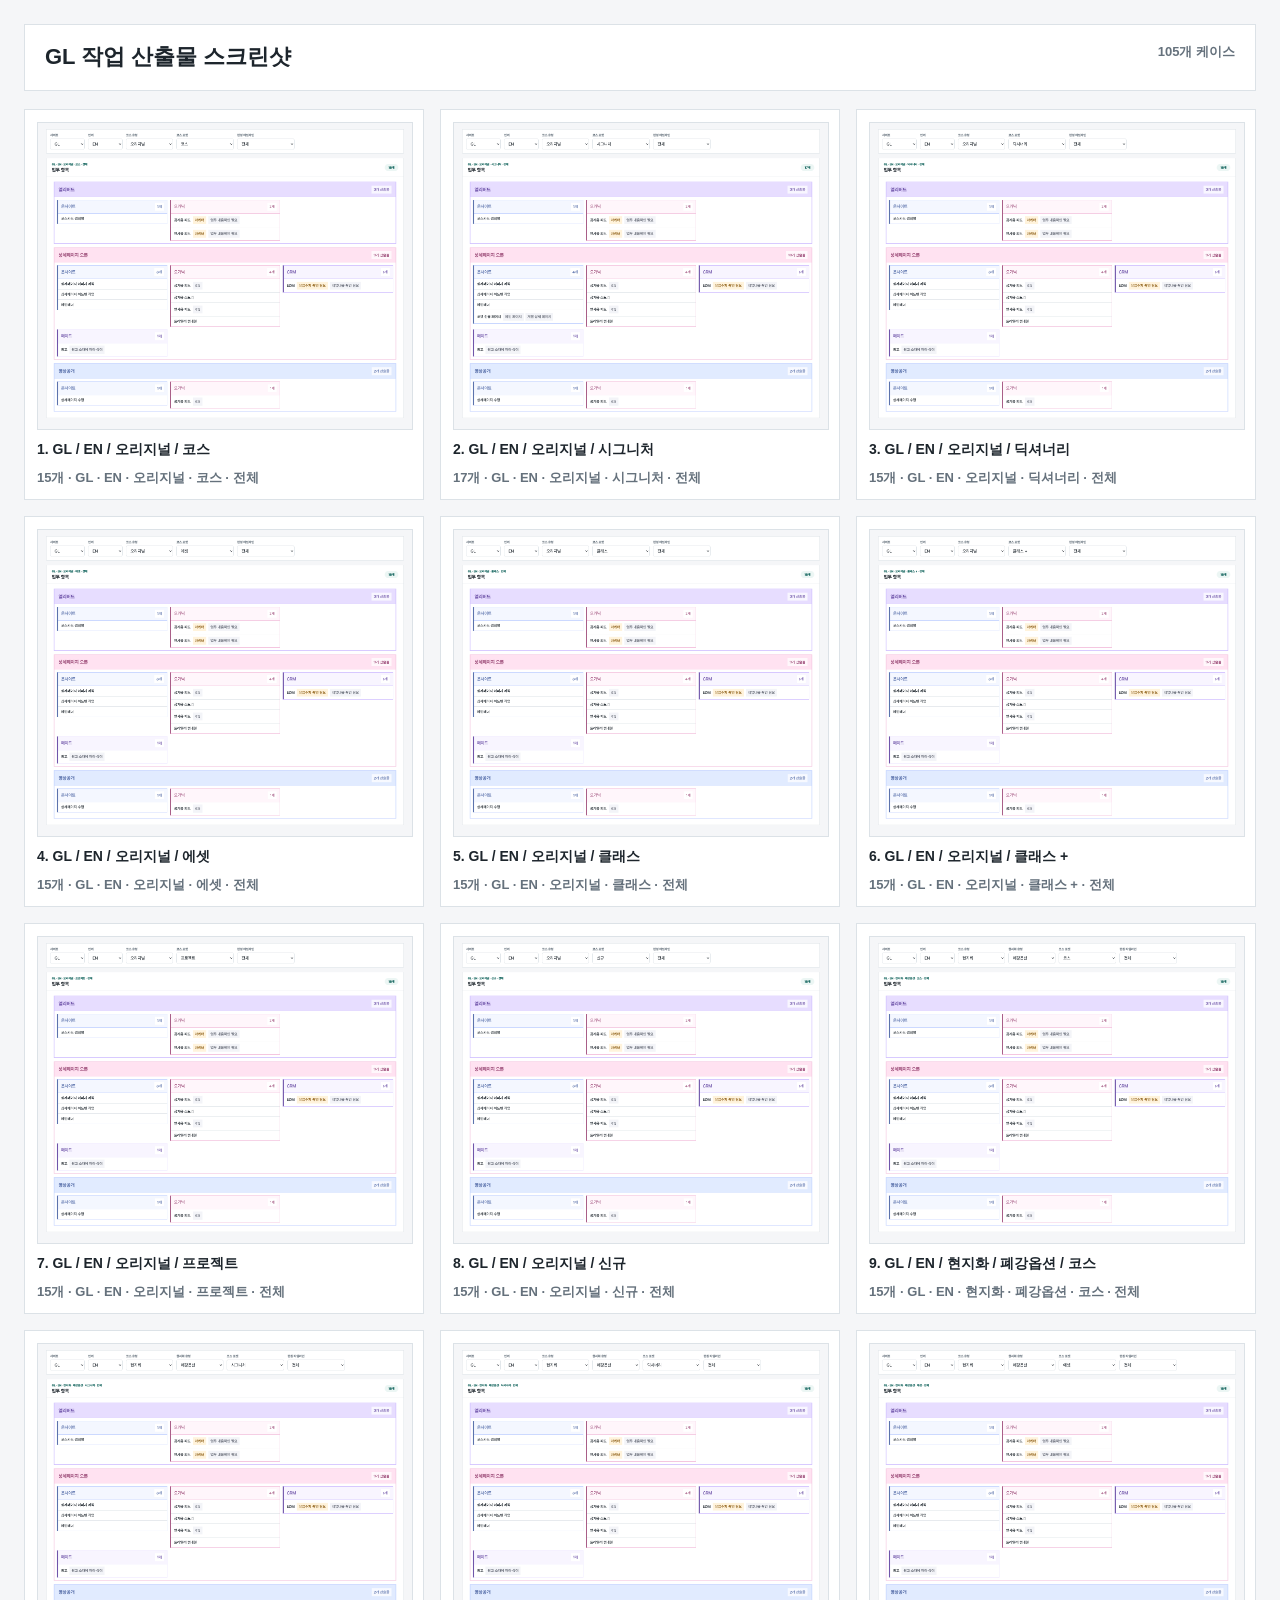
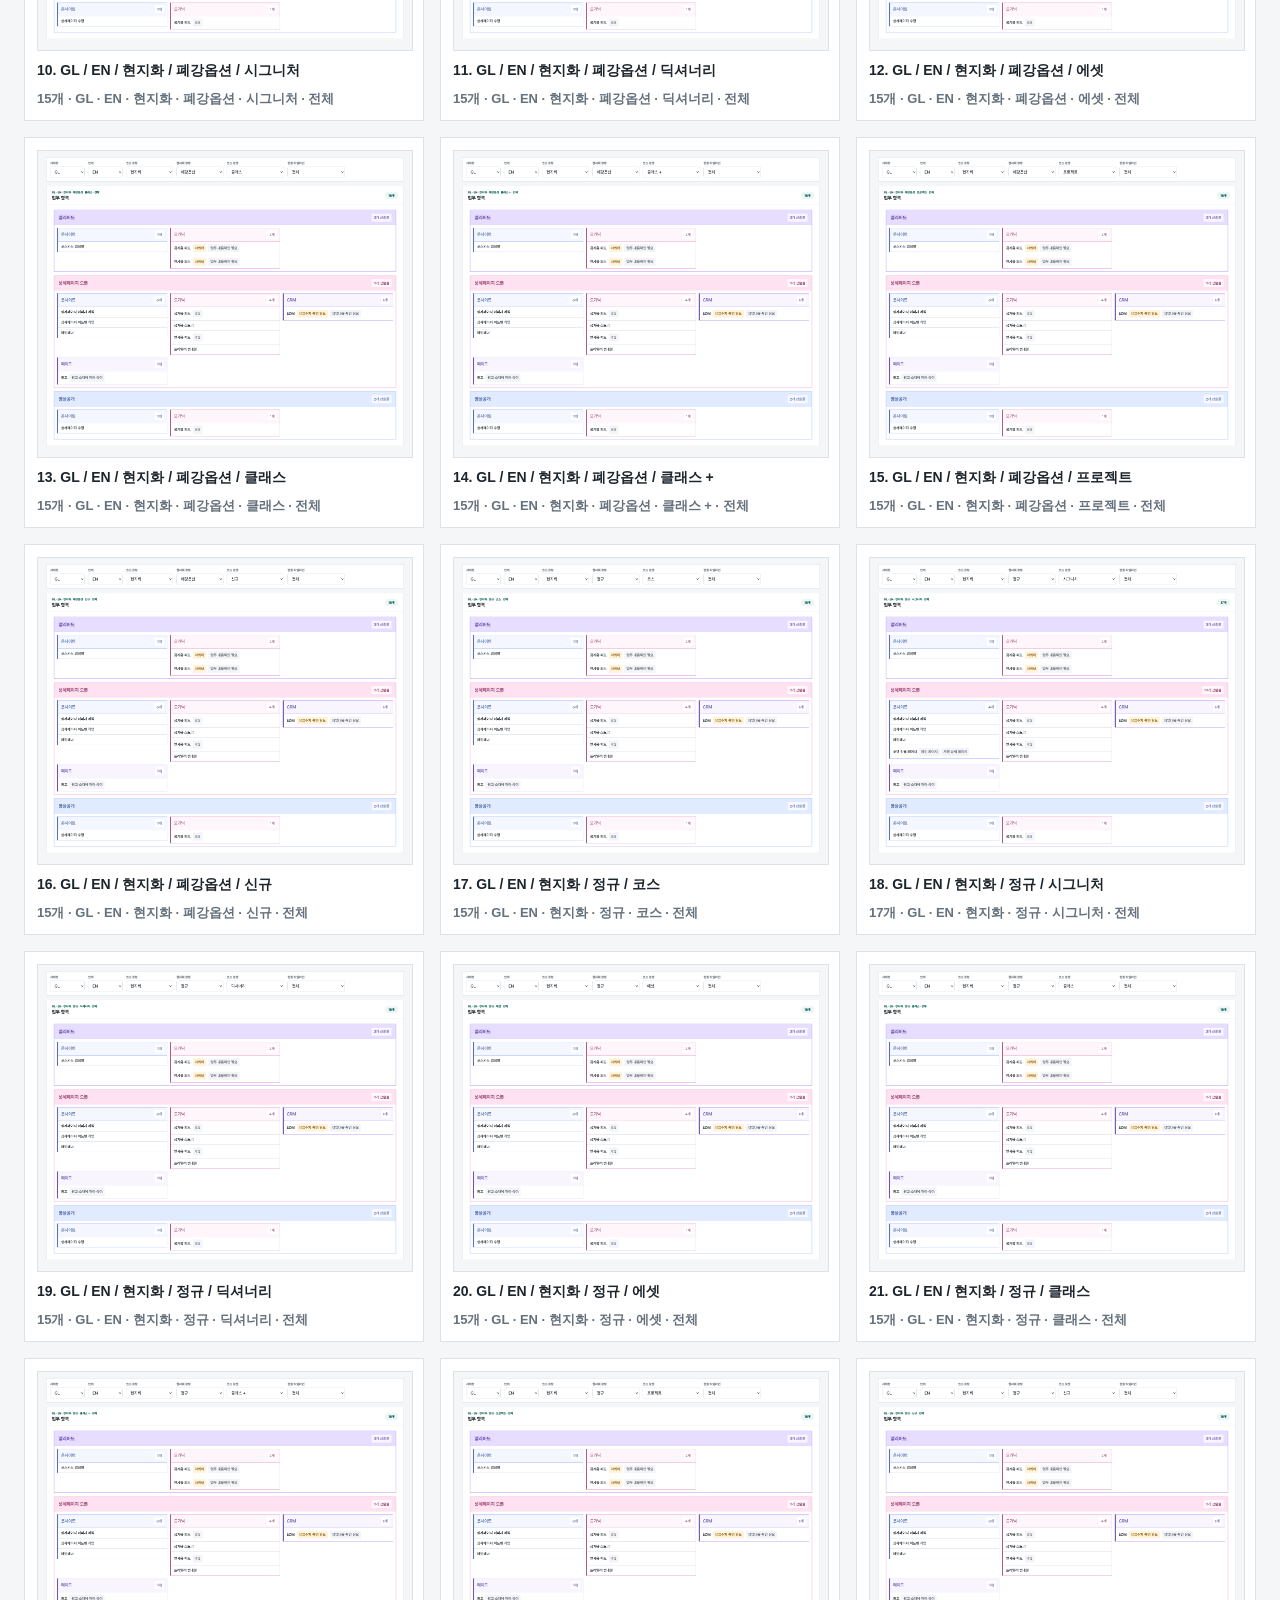
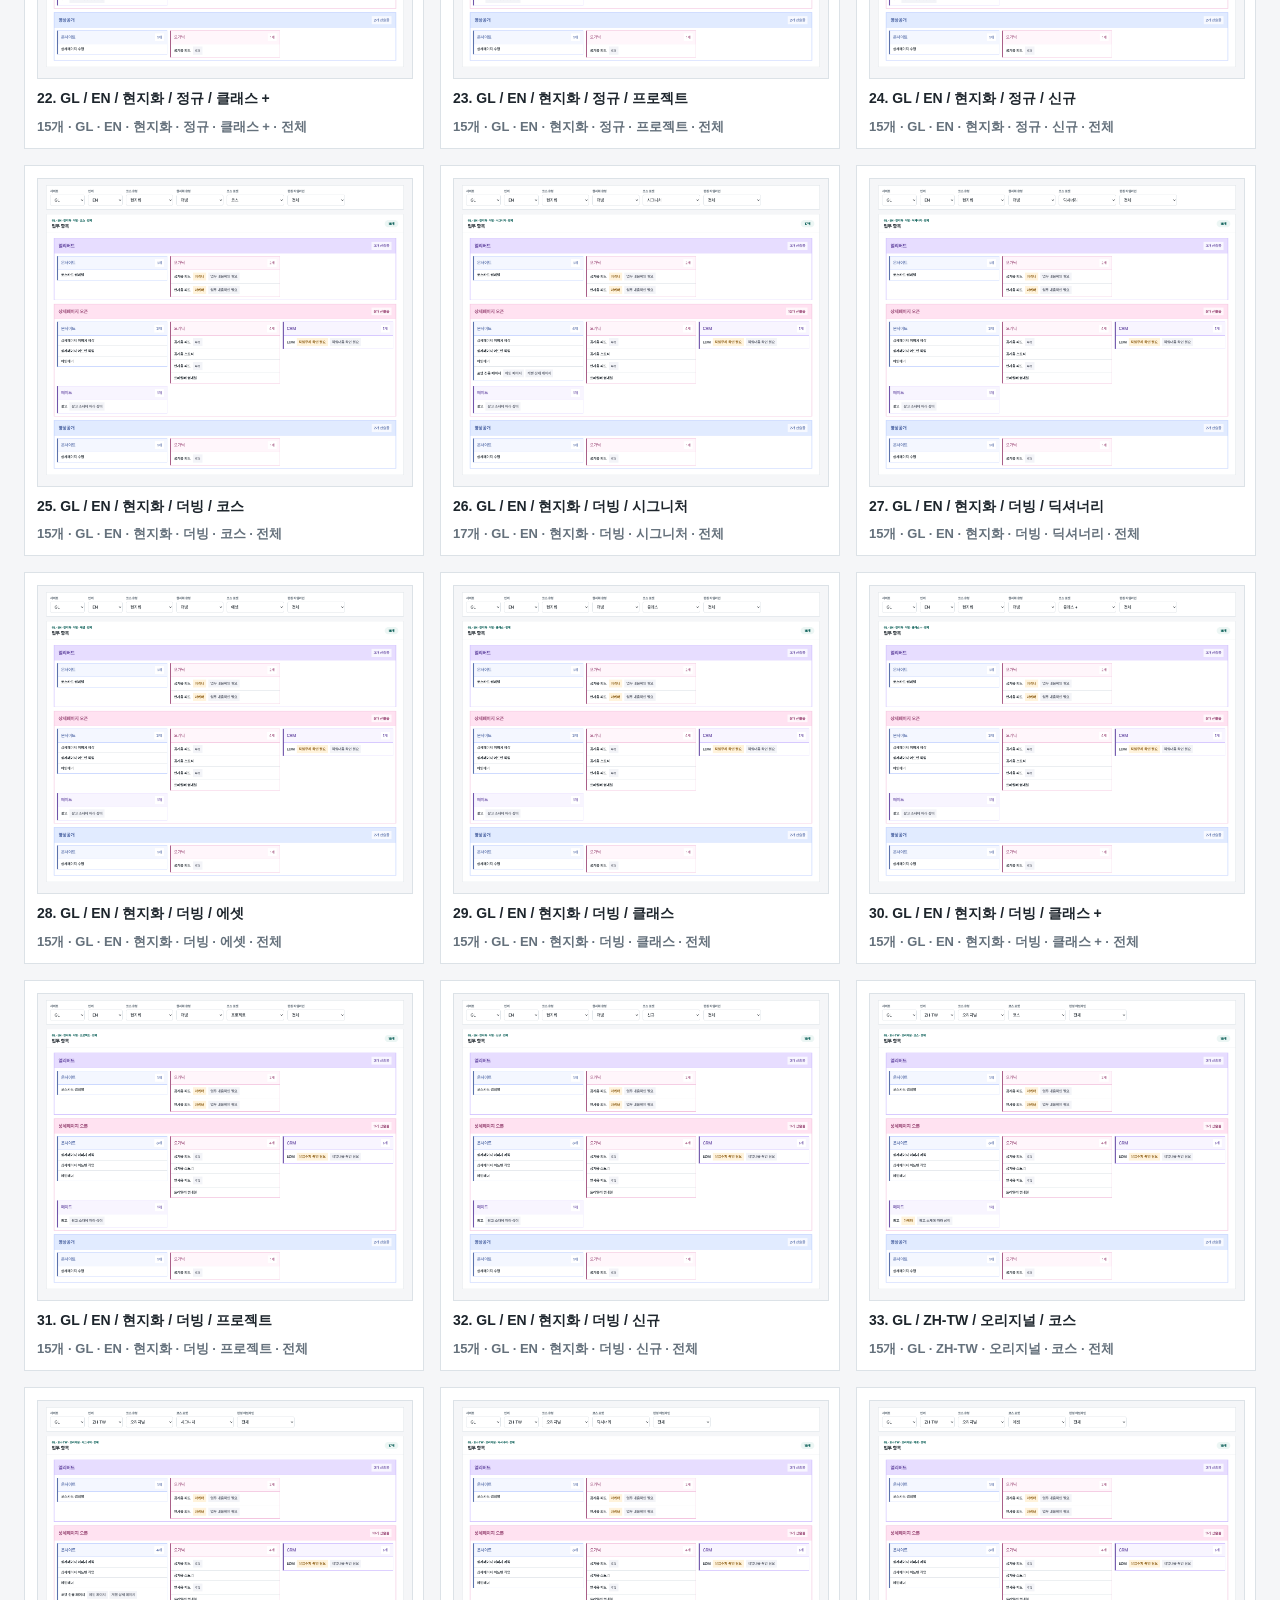
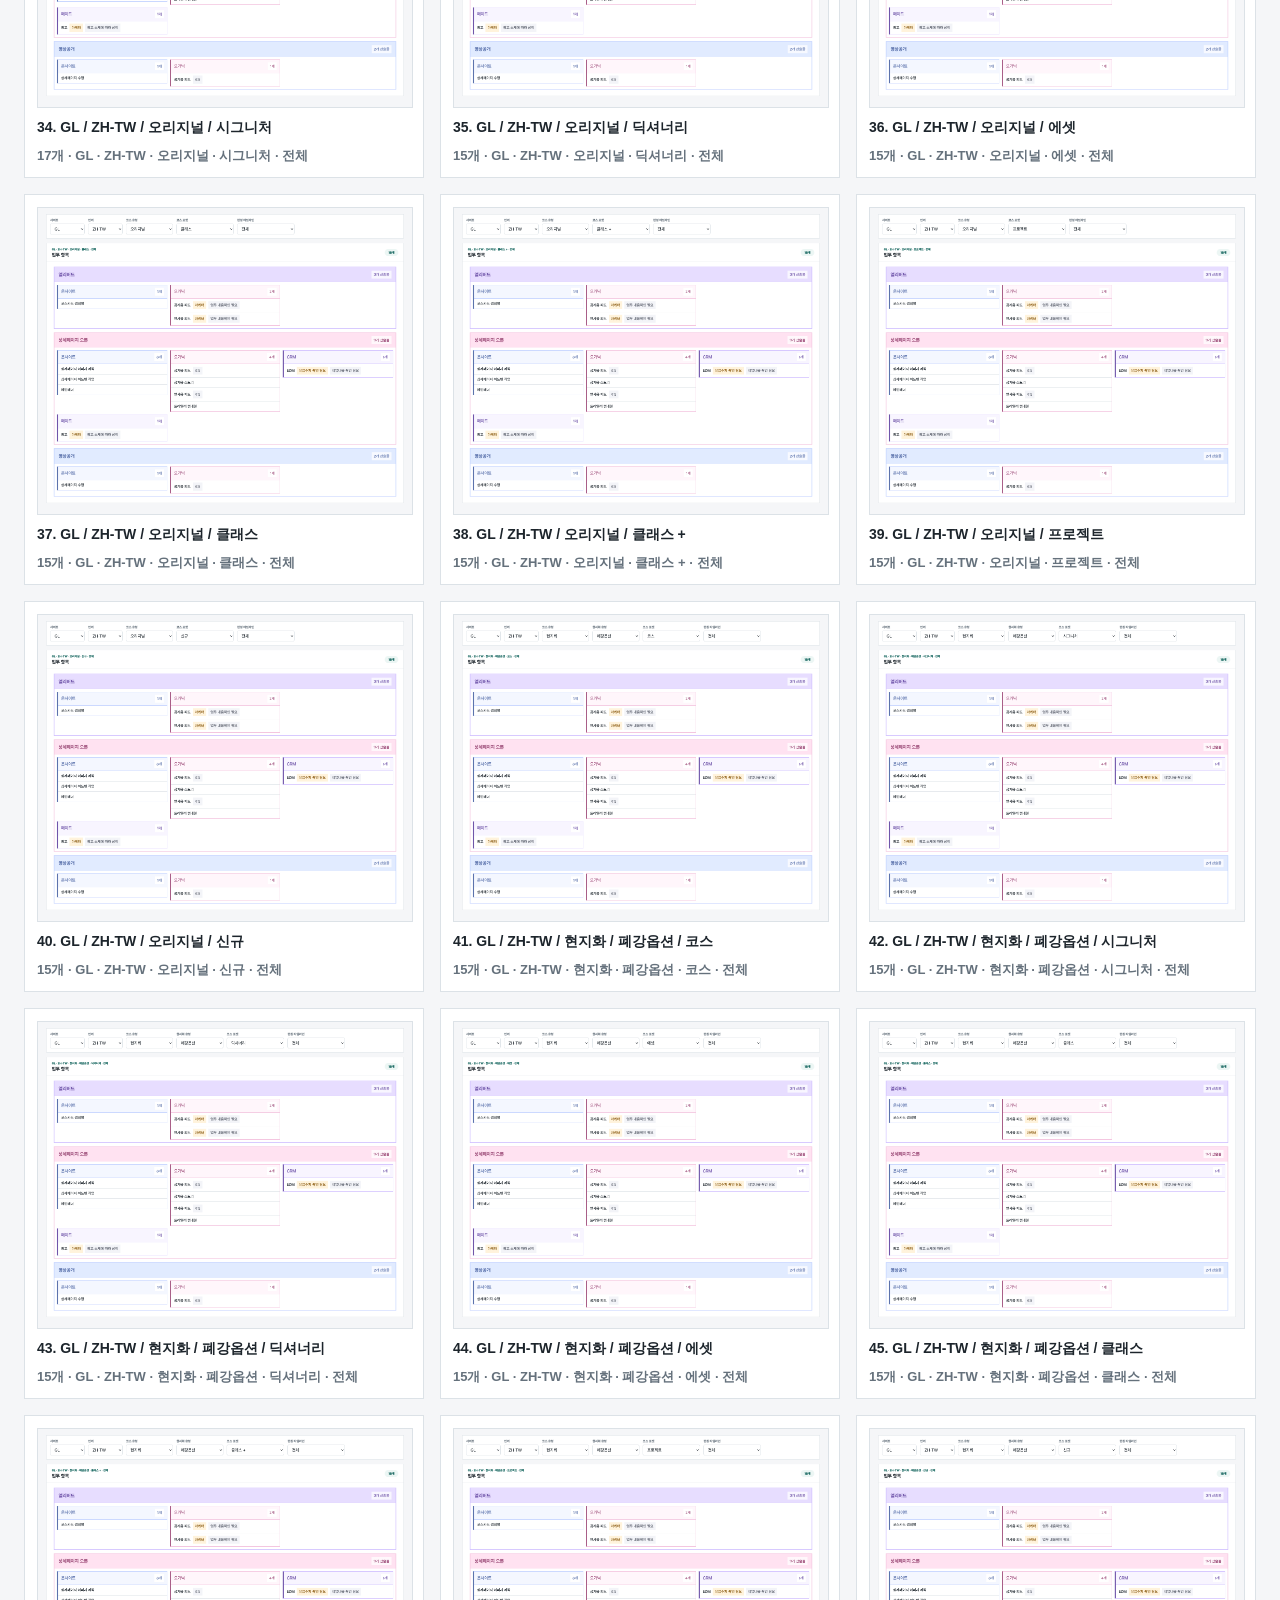
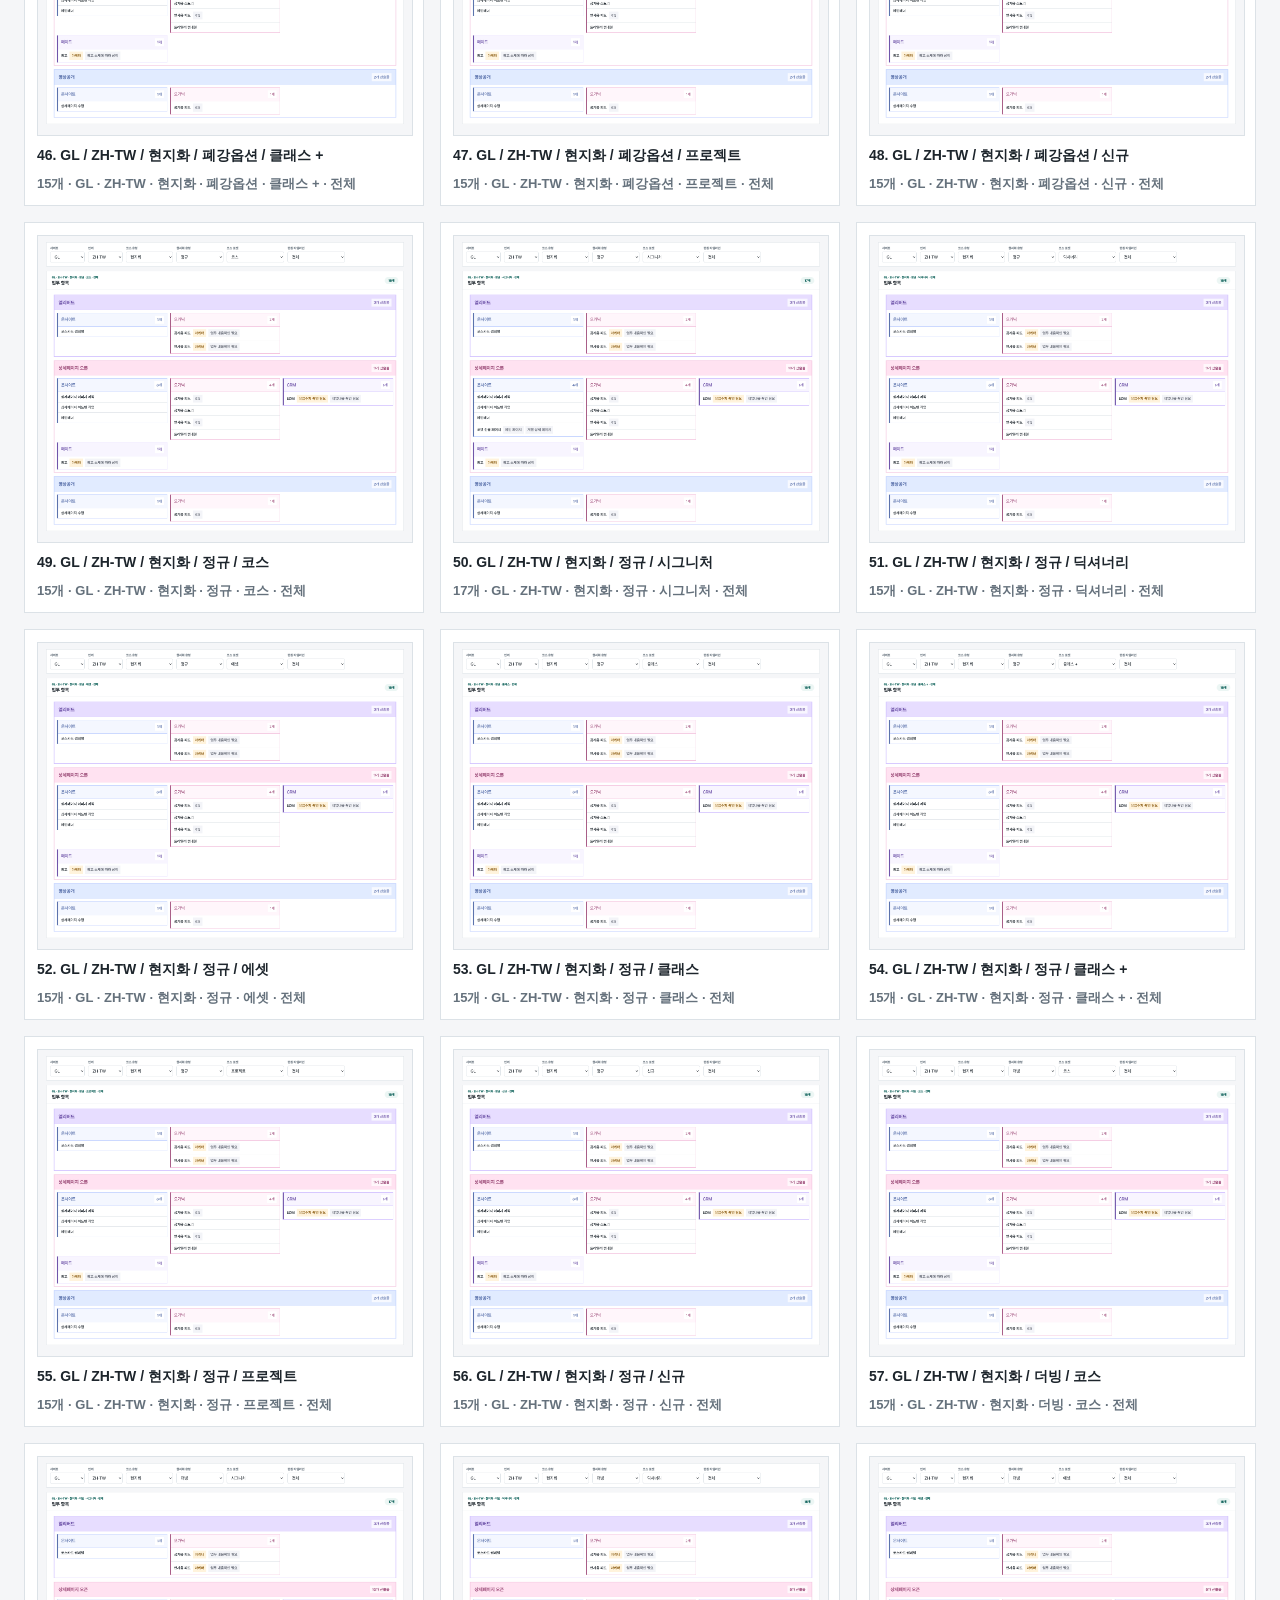
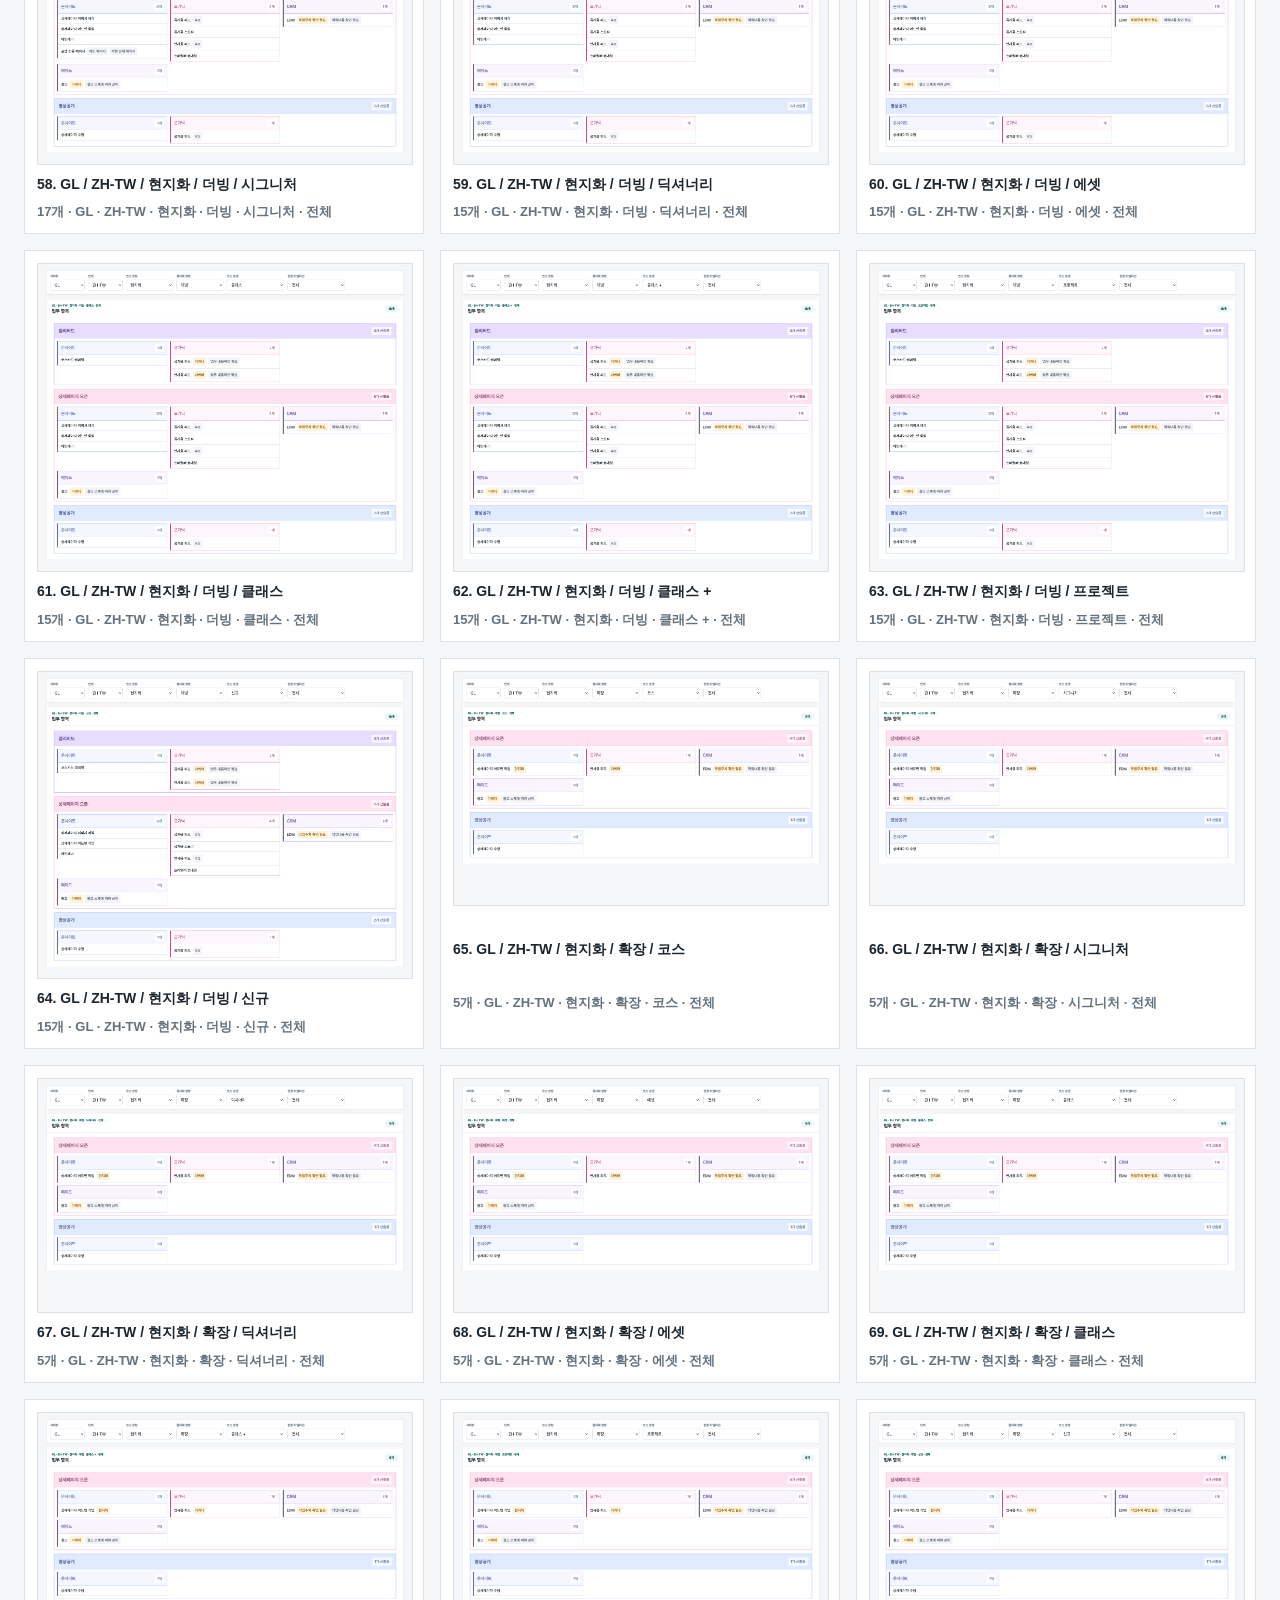
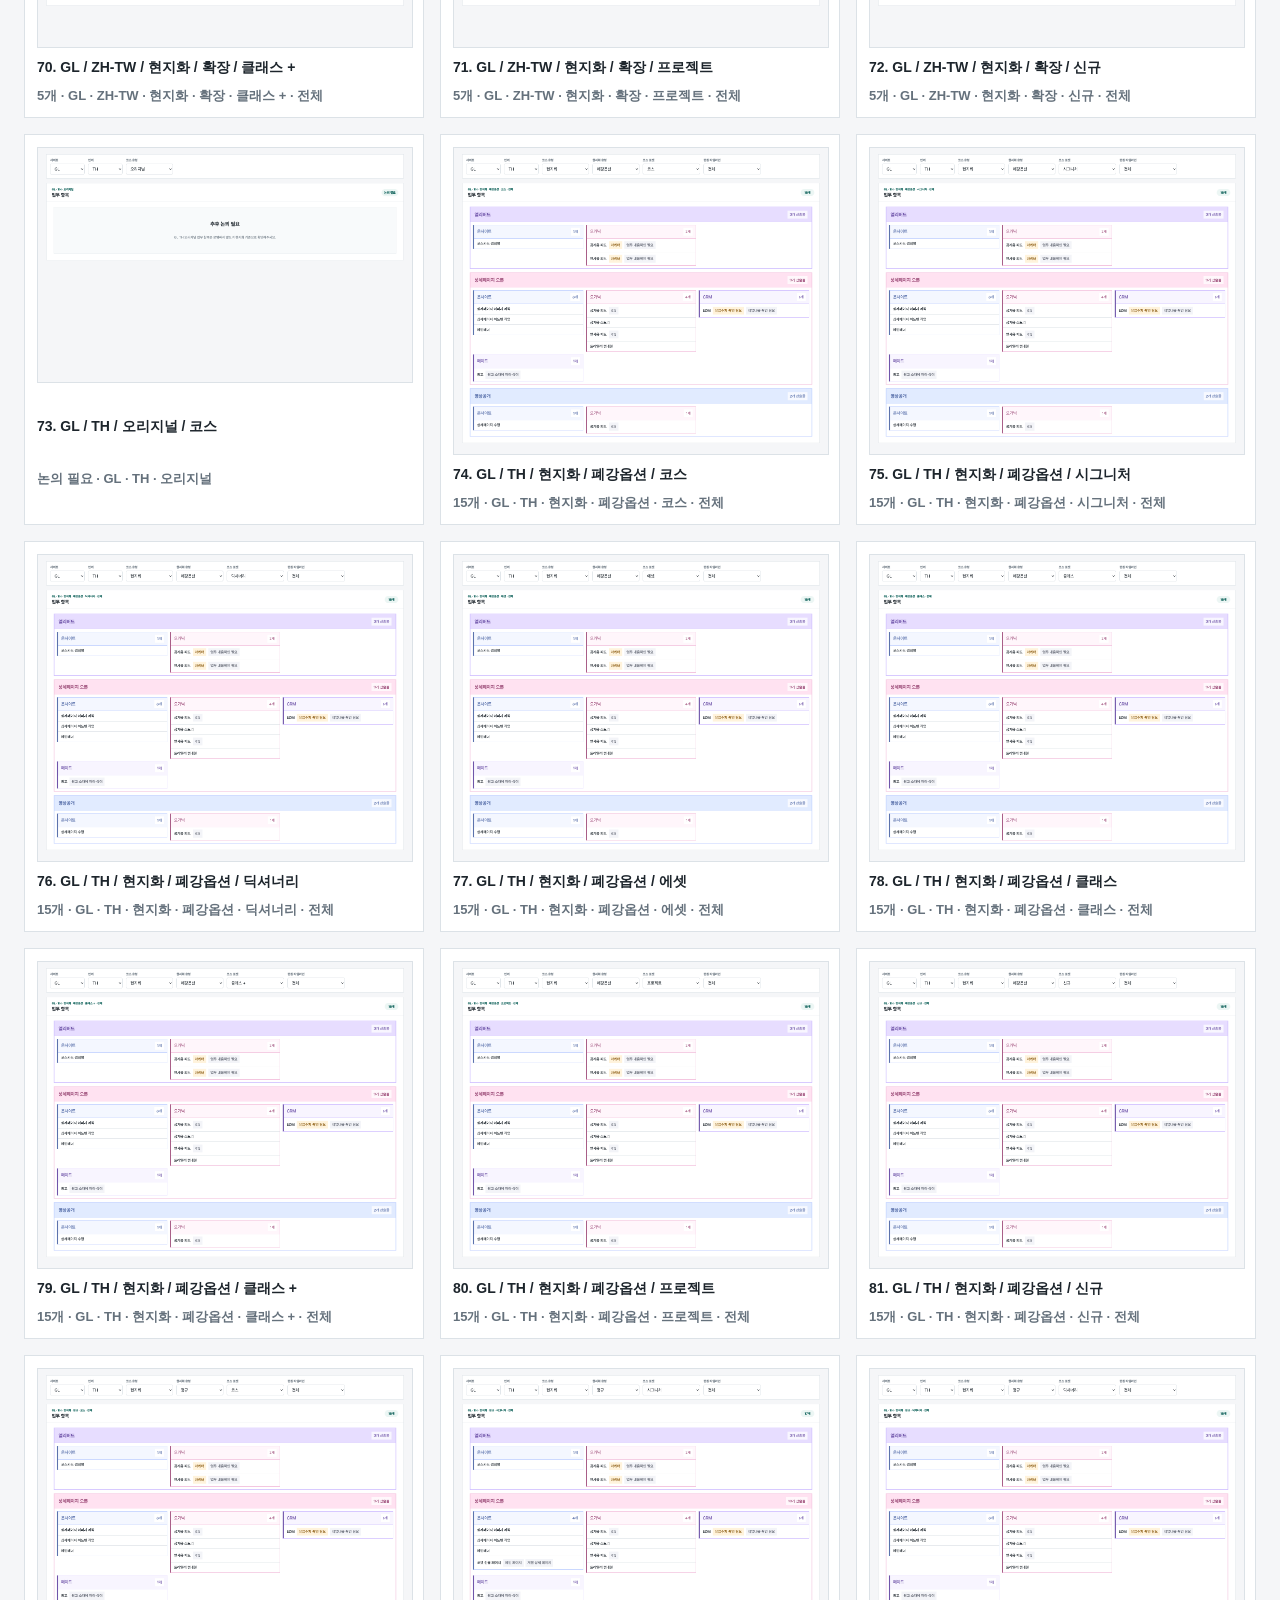
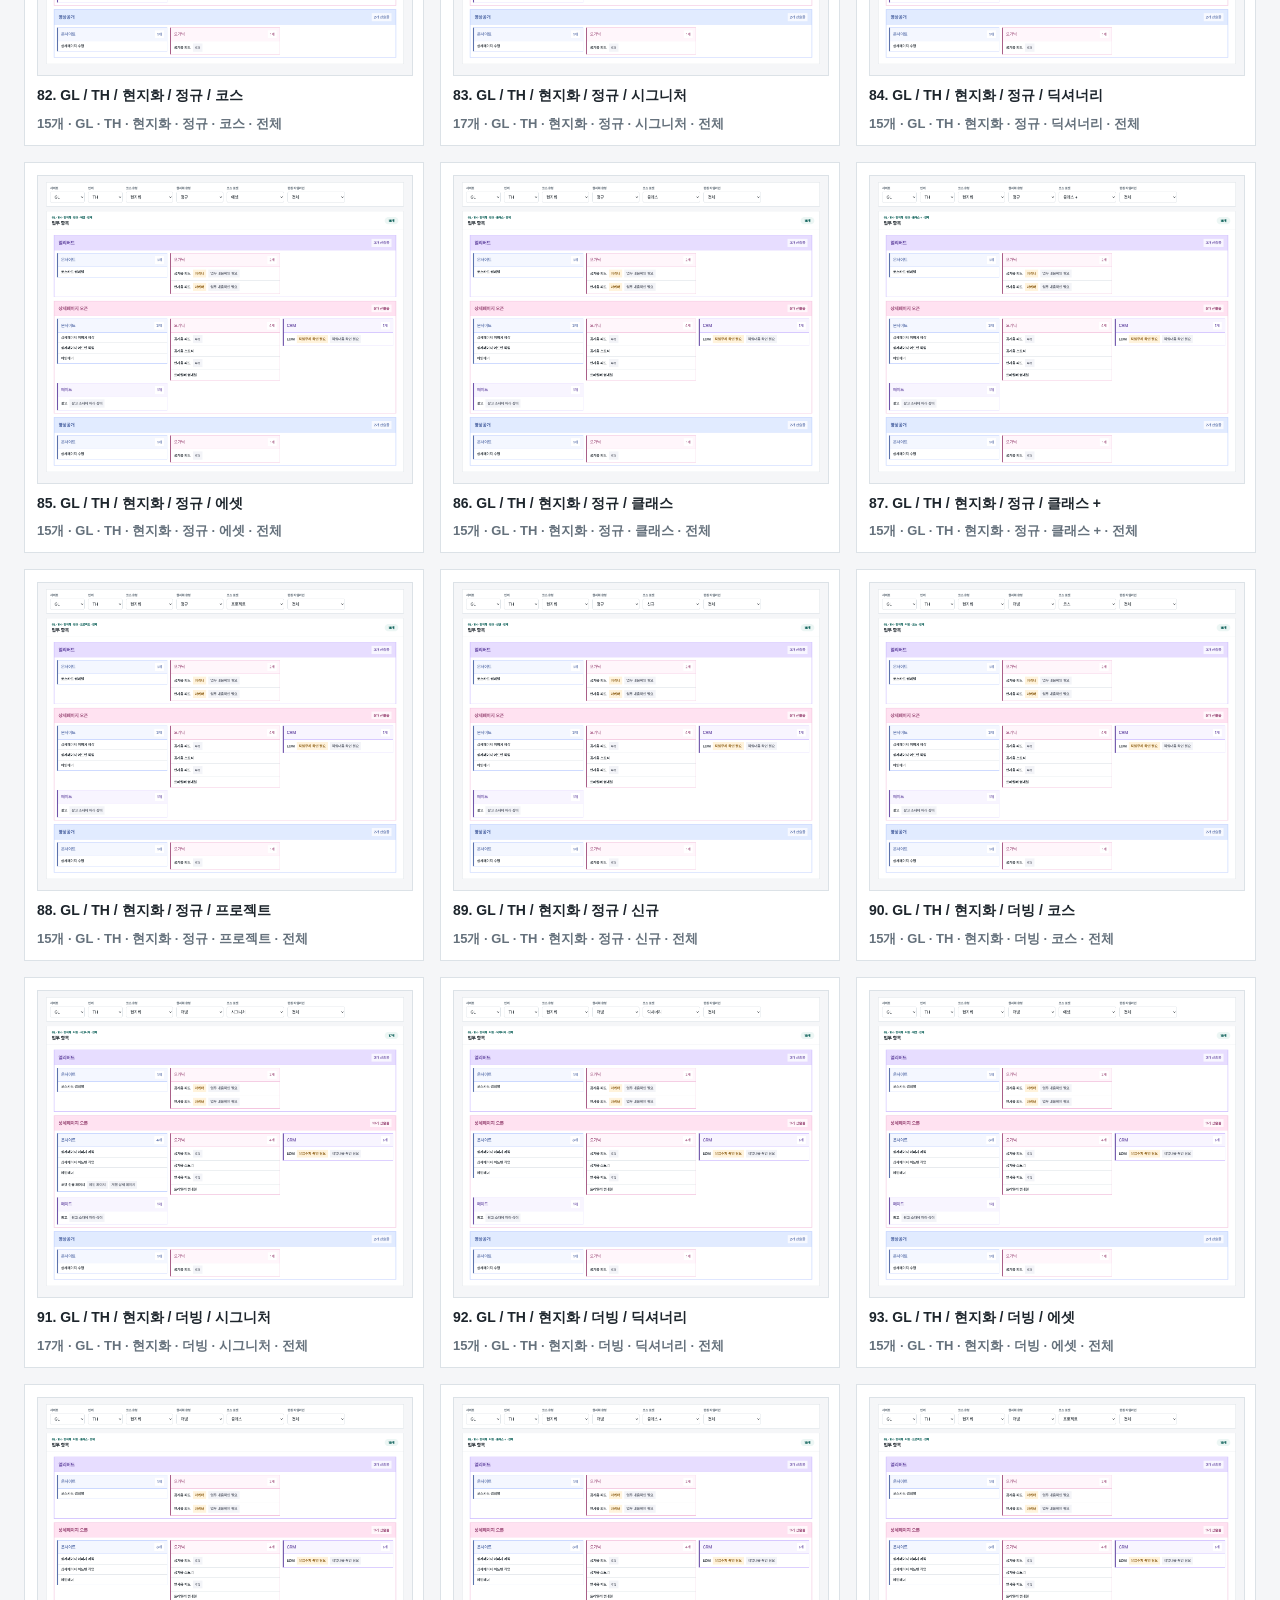
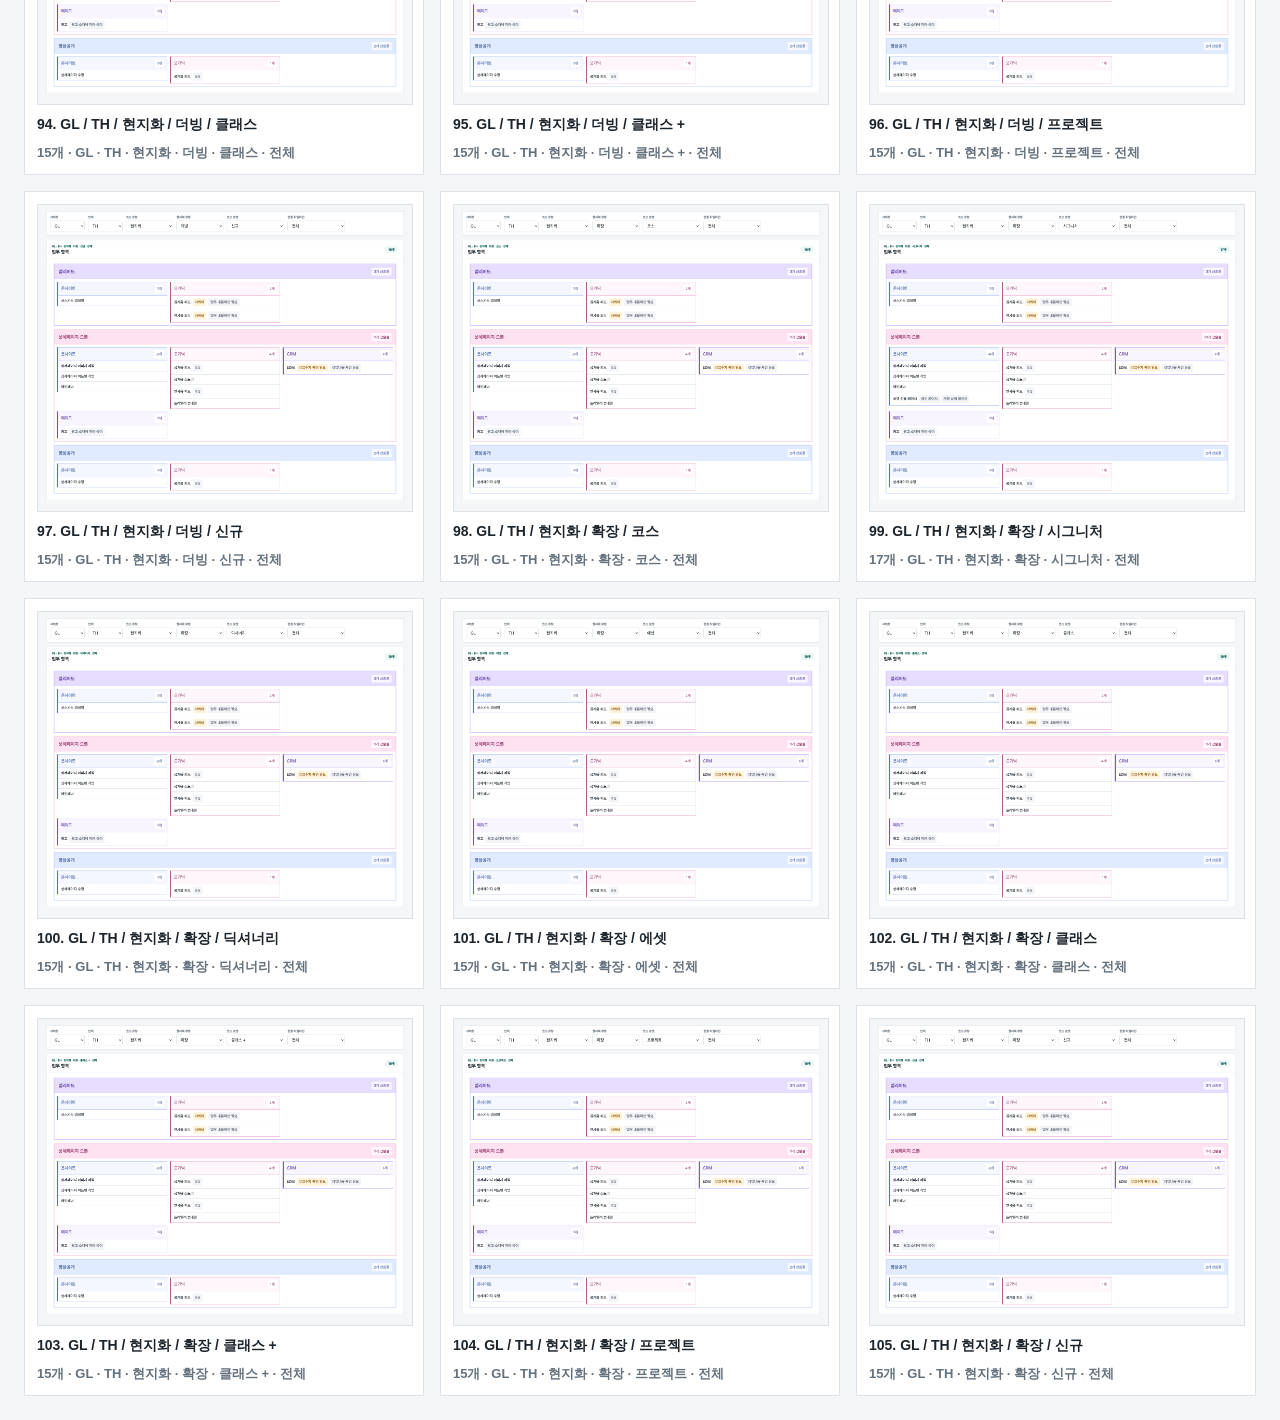
==== outputs/gl-screenshots/index.html @ a687cee6 "Auto-sync marketing outputs: 2026-05-07 21:11:33 +0900" ====
<!doctype html>
<html lang="ko">
  <head>
    <meta charset="UTF-8" />
    <meta name="viewport" content="width=device-width, initial-scale=1.0" />
    <title>GL 작업 산출물 스크린샷</title>
    <style>
      body {
        background: #f5f6f8;
        color: #1d252c;
        font-family:
          Inter, "Pretendard", "Noto Sans KR", -apple-system, BlinkMacSystemFont,
          "Segoe UI", sans-serif;
        letter-spacing: 0;
        margin: 0;
      }

      main {
        display: grid;
        gap: 18px;
        padding: 24px;
      }

      header {
        background: #ffffff;
        border: 1px solid #dce2e7;
        display: flex;
        gap: 12px;
        justify-content: space-between;
        padding: 18px 20px;
      }

      h1,
      p {
        margin: 0;
      }

      h1 {
        font-size: 22px;
        line-height: 1.3;
      }

      p {
        color: #65717c;
        font-size: 13px;
        font-weight: 700;
      }

      .gallery {
        display: grid;
        gap: 16px;
        grid-template-columns: repeat(auto-fit, minmax(360px, 1fr));
      }

      article {
        background: #ffffff;
        border: 1px solid #dce2e7;
        display: grid;
        gap: 10px;
        padding: 12px;
      }

      a {
        color: inherit;
        text-decoration: none;
      }

      img {
        border: 1px solid #dce2e7;
        display: block;
        height: auto;
        width: 100%;
      }

      strong {
        font-size: 14px;
        line-height: 1.35;
      }

      @media (max-width: 520px) {
        main {
          padding: 16px;
        }

        header {
          display: grid;
        }

        .gallery {
          grid-template-columns: 1fr;
        }
      }
    </style>
  </head>
  <body>
    <main>
      <header>
        <h1>GL 작업 산출물 스크린샷</h1>
        <p>105개 케이스</p>
      </header>
      <section class="gallery">
        <article>
          <a href="./01_GL_EN_original_course.png" target="_blank" rel="noreferrer">
            <img src="./01_GL_EN_original_course.png" alt="GL / EN / 오리지널 / 코스" />
          </a>
          <strong>1. GL / EN / 오리지널 / 코스</strong>
          <p>15개 · GL · EN · 오리지널 · 코스 · 전체</p>
        </article>
<article>
          <a href="./02_GL_EN_original_signature.png" target="_blank" rel="noreferrer">
            <img src="./02_GL_EN_original_signature.png" alt="GL / EN / 오리지널 / 시그니처" />
          </a>
          <strong>2. GL / EN / 오리지널 / 시그니처</strong>
          <p>17개 · GL · EN · 오리지널 · 시그니처 · 전체</p>
        </article>
<article>
          <a href="./03_GL_EN_original_dictionary.png" target="_blank" rel="noreferrer">
            <img src="./03_GL_EN_original_dictionary.png" alt="GL / EN / 오리지널 / 딕셔너리" />
          </a>
          <strong>3. GL / EN / 오리지널 / 딕셔너리</strong>
          <p>15개 · GL · EN · 오리지널 · 딕셔너리 · 전체</p>
        </article>
<article>
          <a href="./04_GL_EN_original_asset.png" target="_blank" rel="noreferrer">
            <img src="./04_GL_EN_original_asset.png" alt="GL / EN / 오리지널 / 에셋" />
          </a>
          <strong>4. GL / EN / 오리지널 / 에셋</strong>
          <p>15개 · GL · EN · 오리지널 · 에셋 · 전체</p>
        </article>
<article>
          <a href="./05_GL_EN_original_class.png" target="_blank" rel="noreferrer">
            <img src="./05_GL_EN_original_class.png" alt="GL / EN / 오리지널 / 클래스" />
          </a>
          <strong>5. GL / EN / 오리지널 / 클래스</strong>
          <p>15개 · GL · EN · 오리지널 · 클래스 · 전체</p>
        </article>
<article>
          <a href="./06_GL_EN_original_class-plus.png" target="_blank" rel="noreferrer">
            <img src="./06_GL_EN_original_class-plus.png" alt="GL / EN / 오리지널 / 클래스 +" />
          </a>
          <strong>6. GL / EN / 오리지널 / 클래스 +</strong>
          <p>15개 · GL · EN · 오리지널 · 클래스 + · 전체</p>
        </article>
<article>
          <a href="./07_GL_EN_original_project.png" target="_blank" rel="noreferrer">
            <img src="./07_GL_EN_original_project.png" alt="GL / EN / 오리지널 / 프로젝트" />
          </a>
          <strong>7. GL / EN / 오리지널 / 프로젝트</strong>
          <p>15개 · GL · EN · 오리지널 · 프로젝트 · 전체</p>
        </article>
<article>
          <a href="./08_GL_EN_original_new.png" target="_blank" rel="noreferrer">
            <img src="./08_GL_EN_original_new.png" alt="GL / EN / 오리지널 / 신규" />
          </a>
          <strong>8. GL / EN / 오리지널 / 신규</strong>
          <p>15개 · GL · EN · 오리지널 · 신규 · 전체</p>
        </article>
<article>
          <a href="./09_GL_EN_localized_closed-option_course.png" target="_blank" rel="noreferrer">
            <img src="./09_GL_EN_localized_closed-option_course.png" alt="GL / EN / 현지화 / 폐강옵션 / 코스" />
          </a>
          <strong>9. GL / EN / 현지화 / 폐강옵션 / 코스</strong>
          <p>15개 · GL · EN · 현지화 · 폐강옵션 · 코스 · 전체</p>
        </article>
<article>
          <a href="./10_GL_EN_localized_closed-option_signature.png" target="_blank" rel="noreferrer">
            <img src="./10_GL_EN_localized_closed-option_signature.png" alt="GL / EN / 현지화 / 폐강옵션 / 시그니처" />
          </a>
          <strong>10. GL / EN / 현지화 / 폐강옵션 / 시그니처</strong>
          <p>15개 · GL · EN · 현지화 · 폐강옵션 · 시그니처 · 전체</p>
        </article>
<article>
          <a href="./11_GL_EN_localized_closed-option_dictionary.png" target="_blank" rel="noreferrer">
            <img src="./11_GL_EN_localized_closed-option_dictionary.png" alt="GL / EN / 현지화 / 폐강옵션 / 딕셔너리" />
          </a>
          <strong>11. GL / EN / 현지화 / 폐강옵션 / 딕셔너리</strong>
          <p>15개 · GL · EN · 현지화 · 폐강옵션 · 딕셔너리 · 전체</p>
        </article>
<article>
          <a href="./12_GL_EN_localized_closed-option_asset.png" target="_blank" rel="noreferrer">
            <img src="./12_GL_EN_localized_closed-option_asset.png" alt="GL / EN / 현지화 / 폐강옵션 / 에셋" />
          </a>
          <strong>12. GL / EN / 현지화 / 폐강옵션 / 에셋</strong>
          <p>15개 · GL · EN · 현지화 · 폐강옵션 · 에셋 · 전체</p>
        </article>
<article>
          <a href="./13_GL_EN_localized_closed-option_class.png" target="_blank" rel="noreferrer">
            <img src="./13_GL_EN_localized_closed-option_class.png" alt="GL / EN / 현지화 / 폐강옵션 / 클래스" />
          </a>
          <strong>13. GL / EN / 현지화 / 폐강옵션 / 클래스</strong>
          <p>15개 · GL · EN · 현지화 · 폐강옵션 · 클래스 · 전체</p>
        </article>
<article>
          <a href="./14_GL_EN_localized_closed-option_class-plus.png" target="_blank" rel="noreferrer">
            <img src="./14_GL_EN_localized_closed-option_class-plus.png" alt="GL / EN / 현지화 / 폐강옵션 / 클래스 +" />
          </a>
          <strong>14. GL / EN / 현지화 / 폐강옵션 / 클래스 +</strong>
          <p>15개 · GL · EN · 현지화 · 폐강옵션 · 클래스 + · 전체</p>
        </article>
<article>
          <a href="./15_GL_EN_localized_closed-option_project.png" target="_blank" rel="noreferrer">
            <img src="./15_GL_EN_localized_closed-option_project.png" alt="GL / EN / 현지화 / 폐강옵션 / 프로젝트" />
          </a>
          <strong>15. GL / EN / 현지화 / 폐강옵션 / 프로젝트</strong>
          <p>15개 · GL · EN · 현지화 · 폐강옵션 · 프로젝트 · 전체</p>
        </article>
<article>
          <a href="./16_GL_EN_localized_closed-option_new.png" target="_blank" rel="noreferrer">
            <img src="./16_GL_EN_localized_closed-option_new.png" alt="GL / EN / 현지화 / 폐강옵션 / 신규" />
          </a>
          <strong>16. GL / EN / 현지화 / 폐강옵션 / 신규</strong>
          <p>15개 · GL · EN · 현지화 · 폐강옵션 · 신규 · 전체</p>
        </article>
<article>
          <a href="./17_GL_EN_localized_regular_course.png" target="_blank" rel="noreferrer">
            <img src="./17_GL_EN_localized_regular_course.png" alt="GL / EN / 현지화 / 정규 / 코스" />
          </a>
          <strong>17. GL / EN / 현지화 / 정규 / 코스</strong>
          <p>15개 · GL · EN · 현지화 · 정규 · 코스 · 전체</p>
        </article>
<article>
          <a href="./18_GL_EN_localized_regular_signature.png" target="_blank" rel="noreferrer">
            <img src="./18_GL_EN_localized_regular_signature.png" alt="GL / EN / 현지화 / 정규 / 시그니처" />
          </a>
          <strong>18. GL / EN / 현지화 / 정규 / 시그니처</strong>
          <p>17개 · GL · EN · 현지화 · 정규 · 시그니처 · 전체</p>
        </article>
<article>
          <a href="./19_GL_EN_localized_regular_dictionary.png" target="_blank" rel="noreferrer">
            <img src="./19_GL_EN_localized_regular_dictionary.png" alt="GL / EN / 현지화 / 정규 / 딕셔너리" />
          </a>
          <strong>19. GL / EN / 현지화 / 정규 / 딕셔너리</strong>
          <p>15개 · GL · EN · 현지화 · 정규 · 딕셔너리 · 전체</p>
        </article>
<article>
          <a href="./20_GL_EN_localized_regular_asset.png" target="_blank" rel="noreferrer">
            <img src="./20_GL_EN_localized_regular_asset.png" alt="GL / EN / 현지화 / 정규 / 에셋" />
          </a>
          <strong>20. GL / EN / 현지화 / 정규 / 에셋</strong>
          <p>15개 · GL · EN · 현지화 · 정규 · 에셋 · 전체</p>
        </article>
<article>
          <a href="./21_GL_EN_localized_regular_class.png" target="_blank" rel="noreferrer">
            <img src="./21_GL_EN_localized_regular_class.png" alt="GL / EN / 현지화 / 정규 / 클래스" />
          </a>
          <strong>21. GL / EN / 현지화 / 정규 / 클래스</strong>
          <p>15개 · GL · EN · 현지화 · 정규 · 클래스 · 전체</p>
        </article>
<article>
          <a href="./22_GL_EN_localized_regular_class-plus.png" target="_blank" rel="noreferrer">
            <img src="./22_GL_EN_localized_regular_class-plus.png" alt="GL / EN / 현지화 / 정규 / 클래스 +" />
          </a>
          <strong>22. GL / EN / 현지화 / 정규 / 클래스 +</strong>
          <p>15개 · GL · EN · 현지화 · 정규 · 클래스 + · 전체</p>
        </article>
<article>
          <a href="./23_GL_EN_localized_regular_project.png" target="_blank" rel="noreferrer">
            <img src="./23_GL_EN_localized_regular_project.png" alt="GL / EN / 현지화 / 정규 / 프로젝트" />
          </a>
          <strong>23. GL / EN / 현지화 / 정규 / 프로젝트</strong>
          <p>15개 · GL · EN · 현지화 · 정규 · 프로젝트 · 전체</p>
        </article>
<article>
          <a href="./24_GL_EN_localized_regular_new.png" target="_blank" rel="noreferrer">
            <img src="./24_GL_EN_localized_regular_new.png" alt="GL / EN / 현지화 / 정규 / 신규" />
          </a>
          <strong>24. GL / EN / 현지화 / 정규 / 신규</strong>
          <p>15개 · GL · EN · 현지화 · 정규 · 신규 · 전체</p>
        </article>
<article>
          <a href="./25_GL_EN_localized_dubbing_course.png" target="_blank" rel="noreferrer">
            <img src="./25_GL_EN_localized_dubbing_course.png" alt="GL / EN / 현지화 / 더빙 / 코스" />
          </a>
          <strong>25. GL / EN / 현지화 / 더빙 / 코스</strong>
          <p>15개 · GL · EN · 현지화 · 더빙 · 코스 · 전체</p>
        </article>
<article>
          <a href="./26_GL_EN_localized_dubbing_signature.png" target="_blank" rel="noreferrer">
            <img src="./26_GL_EN_localized_dubbing_signature.png" alt="GL / EN / 현지화 / 더빙 / 시그니처" />
          </a>
          <strong>26. GL / EN / 현지화 / 더빙 / 시그니처</strong>
          <p>17개 · GL · EN · 현지화 · 더빙 · 시그니처 · 전체</p>
        </article>
<article>
          <a href="./27_GL_EN_localized_dubbing_dictionary.png" target="_blank" rel="noreferrer">
            <img src="./27_GL_EN_localized_dubbing_dictionary.png" alt="GL / EN / 현지화 / 더빙 / 딕셔너리" />
          </a>
          <strong>27. GL / EN / 현지화 / 더빙 / 딕셔너리</strong>
          <p>15개 · GL · EN · 현지화 · 더빙 · 딕셔너리 · 전체</p>
        </article>
<article>
          <a href="./28_GL_EN_localized_dubbing_asset.png" target="_blank" rel="noreferrer">
            <img src="./28_GL_EN_localized_dubbing_asset.png" alt="GL / EN / 현지화 / 더빙 / 에셋" />
          </a>
          <strong>28. GL / EN / 현지화 / 더빙 / 에셋</strong>
          <p>15개 · GL · EN · 현지화 · 더빙 · 에셋 · 전체</p>
        </article>
<article>
          <a href="./29_GL_EN_localized_dubbing_class.png" target="_blank" rel="noreferrer">
            <img src="./29_GL_EN_localized_dubbing_class.png" alt="GL / EN / 현지화 / 더빙 / 클래스" />
          </a>
          <strong>29. GL / EN / 현지화 / 더빙 / 클래스</strong>
          <p>15개 · GL · EN · 현지화 · 더빙 · 클래스 · 전체</p>
        </article>
<article>
          <a href="./30_GL_EN_localized_dubbing_class-plus.png" target="_blank" rel="noreferrer">
            <img src="./30_GL_EN_localized_dubbing_class-plus.png" alt="GL / EN / 현지화 / 더빙 / 클래스 +" />
          </a>
          <strong>30. GL / EN / 현지화 / 더빙 / 클래스 +</strong>
          <p>15개 · GL · EN · 현지화 · 더빙 · 클래스 + · 전체</p>
        </article>
<article>
          <a href="./31_GL_EN_localized_dubbing_project.png" target="_blank" rel="noreferrer">
            <img src="./31_GL_EN_localized_dubbing_project.png" alt="GL / EN / 현지화 / 더빙 / 프로젝트" />
          </a>
          <strong>31. GL / EN / 현지화 / 더빙 / 프로젝트</strong>
          <p>15개 · GL · EN · 현지화 · 더빙 · 프로젝트 · 전체</p>
        </article>
<article>
          <a href="./32_GL_EN_localized_dubbing_new.png" target="_blank" rel="noreferrer">
            <img src="./32_GL_EN_localized_dubbing_new.png" alt="GL / EN / 현지화 / 더빙 / 신규" />
          </a>
          <strong>32. GL / EN / 현지화 / 더빙 / 신규</strong>
          <p>15개 · GL · EN · 현지화 · 더빙 · 신규 · 전체</p>
        </article>
<article>
          <a href="./33_GL_ZH-TW_original_course.png" target="_blank" rel="noreferrer">
            <img src="./33_GL_ZH-TW_original_course.png" alt="GL / ZH-TW / 오리지널 / 코스" />
          </a>
          <strong>33. GL / ZH-TW / 오리지널 / 코스</strong>
          <p>15개 · GL · ZH-TW · 오리지널 · 코스 · 전체</p>
        </article>
<article>
          <a href="./34_GL_ZH-TW_original_signature.png" target="_blank" rel="noreferrer">
            <img src="./34_GL_ZH-TW_original_signature.png" alt="GL / ZH-TW / 오리지널 / 시그니처" />
          </a>
          <strong>34. GL / ZH-TW / 오리지널 / 시그니처</strong>
          <p>17개 · GL · ZH-TW · 오리지널 · 시그니처 · 전체</p>
        </article>
<article>
          <a href="./35_GL_ZH-TW_original_dictionary.png" target="_blank" rel="noreferrer">
            <img src="./35_GL_ZH-TW_original_dictionary.png" alt="GL / ZH-TW / 오리지널 / 딕셔너리" />
          </a>
          <strong>35. GL / ZH-TW / 오리지널 / 딕셔너리</strong>
          <p>15개 · GL · ZH-TW · 오리지널 · 딕셔너리 · 전체</p>
        </article>
<article>
          <a href="./36_GL_ZH-TW_original_asset.png" target="_blank" rel="noreferrer">
            <img src="./36_GL_ZH-TW_original_asset.png" alt="GL / ZH-TW / 오리지널 / 에셋" />
          </a>
          <strong>36. GL / ZH-TW / 오리지널 / 에셋</strong>
          <p>15개 · GL · ZH-TW · 오리지널 · 에셋 · 전체</p>
        </article>
<article>
          <a href="./37_GL_ZH-TW_original_class.png" target="_blank" rel="noreferrer">
            <img src="./37_GL_ZH-TW_original_class.png" alt="GL / ZH-TW / 오리지널 / 클래스" />
          </a>
          <strong>37. GL / ZH-TW / 오리지널 / 클래스</strong>
          <p>15개 · GL · ZH-TW · 오리지널 · 클래스 · 전체</p>
        </article>
<article>
          <a href="./38_GL_ZH-TW_original_class-plus.png" target="_blank" rel="noreferrer">
            <img src="./38_GL_ZH-TW_original_class-plus.png" alt="GL / ZH-TW / 오리지널 / 클래스 +" />
          </a>
          <strong>38. GL / ZH-TW / 오리지널 / 클래스 +</strong>
          <p>15개 · GL · ZH-TW · 오리지널 · 클래스 + · 전체</p>
        </article>
<article>
          <a href="./39_GL_ZH-TW_original_project.png" target="_blank" rel="noreferrer">
            <img src="./39_GL_ZH-TW_original_project.png" alt="GL / ZH-TW / 오리지널 / 프로젝트" />
          </a>
          <strong>39. GL / ZH-TW / 오리지널 / 프로젝트</strong>
          <p>15개 · GL · ZH-TW · 오리지널 · 프로젝트 · 전체</p>
        </article>
<article>
          <a href="./40_GL_ZH-TW_original_new.png" target="_blank" rel="noreferrer">
            <img src="./40_GL_ZH-TW_original_new.png" alt="GL / ZH-TW / 오리지널 / 신규" />
          </a>
          <strong>40. GL / ZH-TW / 오리지널 / 신규</strong>
          <p>15개 · GL · ZH-TW · 오리지널 · 신규 · 전체</p>
        </article>
<article>
          <a href="./41_GL_ZH-TW_localized_closed-option_course.png" target="_blank" rel="noreferrer">
            <img src="./41_GL_ZH-TW_localized_closed-option_course.png" alt="GL / ZH-TW / 현지화 / 폐강옵션 / 코스" />
          </a>
          <strong>41. GL / ZH-TW / 현지화 / 폐강옵션 / 코스</strong>
          <p>15개 · GL · ZH-TW · 현지화 · 폐강옵션 · 코스 · 전체</p>
        </article>
<article>
          <a href="./42_GL_ZH-TW_localized_closed-option_signature.png" target="_blank" rel="noreferrer">
            <img src="./42_GL_ZH-TW_localized_closed-option_signature.png" alt="GL / ZH-TW / 현지화 / 폐강옵션 / 시그니처" />
          </a>
          <strong>42. GL / ZH-TW / 현지화 / 폐강옵션 / 시그니처</strong>
          <p>15개 · GL · ZH-TW · 현지화 · 폐강옵션 · 시그니처 · 전체</p>
        </article>
<article>
          <a href="./43_GL_ZH-TW_localized_closed-option_dictionary.png" target="_blank" rel="noreferrer">
            <img src="./43_GL_ZH-TW_localized_closed-option_dictionary.png" alt="GL / ZH-TW / 현지화 / 폐강옵션 / 딕셔너리" />
          </a>
          <strong>43. GL / ZH-TW / 현지화 / 폐강옵션 / 딕셔너리</strong>
          <p>15개 · GL · ZH-TW · 현지화 · 폐강옵션 · 딕셔너리 · 전체</p>
        </article>
<article>
          <a href="./44_GL_ZH-TW_localized_closed-option_asset.png" target="_blank" rel="noreferrer">
            <img src="./44_GL_ZH-TW_localized_closed-option_asset.png" alt="GL / ZH-TW / 현지화 / 폐강옵션 / 에셋" />
          </a>
          <strong>44. GL / ZH-TW / 현지화 / 폐강옵션 / 에셋</strong>
          <p>15개 · GL · ZH-TW · 현지화 · 폐강옵션 · 에셋 · 전체</p>
        </article>
<article>
          <a href="./45_GL_ZH-TW_localized_closed-option_class.png" target="_blank" rel="noreferrer">
            <img src="./45_GL_ZH-TW_localized_closed-option_class.png" alt="GL / ZH-TW / 현지화 / 폐강옵션 / 클래스" />
          </a>
          <strong>45. GL / ZH-TW / 현지화 / 폐강옵션 / 클래스</strong>
          <p>15개 · GL · ZH-TW · 현지화 · 폐강옵션 · 클래스 · 전체</p>
        </article>
<article>
          <a href="./46_GL_ZH-TW_localized_closed-option_class-plus.png" target="_blank" rel="noreferrer">
            <img src="./46_GL_ZH-TW_localized_closed-option_class-plus.png" alt="GL / ZH-TW / 현지화 / 폐강옵션 / 클래스 +" />
          </a>
          <strong>46. GL / ZH-TW / 현지화 / 폐강옵션 / 클래스 +</strong>
          <p>15개 · GL · ZH-TW · 현지화 · 폐강옵션 · 클래스 + · 전체</p>
        </article>
<article>
          <a href="./47_GL_ZH-TW_localized_closed-option_project.png" target="_blank" rel="noreferrer">
            <img src="./47_GL_ZH-TW_localized_closed-option_project.png" alt="GL / ZH-TW / 현지화 / 폐강옵션 / 프로젝트" />
          </a>
          <strong>47. GL / ZH-TW / 현지화 / 폐강옵션 / 프로젝트</strong>
          <p>15개 · GL · ZH-TW · 현지화 · 폐강옵션 · 프로젝트 · 전체</p>
        </article>
<article>
          <a href="./48_GL_ZH-TW_localized_closed-option_new.png" target="_blank" rel="noreferrer">
            <img src="./48_GL_ZH-TW_localized_closed-option_new.png" alt="GL / ZH-TW / 현지화 / 폐강옵션 / 신규" />
          </a>
          <strong>48. GL / ZH-TW / 현지화 / 폐강옵션 / 신규</strong>
          <p>15개 · GL · ZH-TW · 현지화 · 폐강옵션 · 신규 · 전체</p>
        </article>
<article>
          <a href="./49_GL_ZH-TW_localized_regular_course.png" target="_blank" rel="noreferrer">
            <img src="./49_GL_ZH-TW_localized_regular_course.png" alt="GL / ZH-TW / 현지화 / 정규 / 코스" />
          </a>
          <strong>49. GL / ZH-TW / 현지화 / 정규 / 코스</strong>
          <p>15개 · GL · ZH-TW · 현지화 · 정규 · 코스 · 전체</p>
        </article>
<article>
          <a href="./50_GL_ZH-TW_localized_regular_signature.png" target="_blank" rel="noreferrer">
            <img src="./50_GL_ZH-TW_localized_regular_signature.png" alt="GL / ZH-TW / 현지화 / 정규 / 시그니처" />
          </a>
          <strong>50. GL / ZH-TW / 현지화 / 정규 / 시그니처</strong>
          <p>17개 · GL · ZH-TW · 현지화 · 정규 · 시그니처 · 전체</p>
        </article>
<article>
          <a href="./51_GL_ZH-TW_localized_regular_dictionary.png" target="_blank" rel="noreferrer">
            <img src="./51_GL_ZH-TW_localized_regular_dictionary.png" alt="GL / ZH-TW / 현지화 / 정규 / 딕셔너리" />
          </a>
          <strong>51. GL / ZH-TW / 현지화 / 정규 / 딕셔너리</strong>
          <p>15개 · GL · ZH-TW · 현지화 · 정규 · 딕셔너리 · 전체</p>
        </article>
<article>
          <a href="./52_GL_ZH-TW_localized_regular_asset.png" target="_blank" rel="noreferrer">
            <img src="./52_GL_ZH-TW_localized_regular_asset.png" alt="GL / ZH-TW / 현지화 / 정규 / 에셋" />
          </a>
          <strong>52. GL / ZH-TW / 현지화 / 정규 / 에셋</strong>
          <p>15개 · GL · ZH-TW · 현지화 · 정규 · 에셋 · 전체</p>
        </article>
<article>
          <a href="./53_GL_ZH-TW_localized_regular_class.png" target="_blank" rel="noreferrer">
            <img src="./53_GL_ZH-TW_localized_regular_class.png" alt="GL / ZH-TW / 현지화 / 정규 / 클래스" />
          </a>
          <strong>53. GL / ZH-TW / 현지화 / 정규 / 클래스</strong>
          <p>15개 · GL · ZH-TW · 현지화 · 정규 · 클래스 · 전체</p>
        </article>
<article>
          <a href="./54_GL_ZH-TW_localized_regular_class-plus.png" target="_blank" rel="noreferrer">
            <img src="./54_GL_ZH-TW_localized_regular_class-plus.png" alt="GL / ZH-TW / 현지화 / 정규 / 클래스 +" />
          </a>
          <strong>54. GL / ZH-TW / 현지화 / 정규 / 클래스 +</strong>
          <p>15개 · GL · ZH-TW · 현지화 · 정규 · 클래스 + · 전체</p>
        </article>
<article>
          <a href="./55_GL_ZH-TW_localized_regular_project.png" target="_blank" rel="noreferrer">
            <img src="./55_GL_ZH-TW_localized_regular_project.png" alt="GL / ZH-TW / 현지화 / 정규 / 프로젝트" />
          </a>
          <strong>55. GL / ZH-TW / 현지화 / 정규 / 프로젝트</strong>
          <p>15개 · GL · ZH-TW · 현지화 · 정규 · 프로젝트 · 전체</p>
        </article>
<article>
          <a href="./56_GL_ZH-TW_localized_regular_new.png" target="_blank" rel="noreferrer">
            <img src="./56_GL_ZH-TW_localized_regular_new.png" alt="GL / ZH-TW / 현지화 / 정규 / 신규" />
          </a>
          <strong>56. GL / ZH-TW / 현지화 / 정규 / 신규</strong>
          <p>15개 · GL · ZH-TW · 현지화 · 정규 · 신규 · 전체</p>
        </article>
<article>
          <a href="./57_GL_ZH-TW_localized_dubbing_course.png" target="_blank" rel="noreferrer">
            <img src="./57_GL_ZH-TW_localized_dubbing_course.png" alt="GL / ZH-TW / 현지화 / 더빙 / 코스" />
          </a>
          <strong>57. GL / ZH-TW / 현지화 / 더빙 / 코스</strong>
          <p>15개 · GL · ZH-TW · 현지화 · 더빙 · 코스 · 전체</p>
        </article>
<article>
          <a href="./58_GL_ZH-TW_localized_dubbing_signature.png" target="_blank" rel="noreferrer">
            <img src="./58_GL_ZH-TW_localized_dubbing_signature.png" alt="GL / ZH-TW / 현지화 / 더빙 / 시그니처" />
          </a>
          <strong>58. GL / ZH-TW / 현지화 / 더빙 / 시그니처</strong>
          <p>17개 · GL · ZH-TW · 현지화 · 더빙 · 시그니처 · 전체</p>
        </article>
<article>
          <a href="./59_GL_ZH-TW_localized_dubbing_dictionary.png" target="_blank" rel="noreferrer">
            <img src="./59_GL_ZH-TW_localized_dubbing_dictionary.png" alt="GL / ZH-TW / 현지화 / 더빙 / 딕셔너리" />
          </a>
          <strong>59. GL / ZH-TW / 현지화 / 더빙 / 딕셔너리</strong>
          <p>15개 · GL · ZH-TW · 현지화 · 더빙 · 딕셔너리 · 전체</p>
        </article>
<article>
          <a href="./60_GL_ZH-TW_localized_dubbing_asset.png" target="_blank" rel="noreferrer">
            <img src="./60_GL_ZH-TW_localized_dubbing_asset.png" alt="GL / ZH-TW / 현지화 / 더빙 / 에셋" />
          </a>
          <strong>60. GL / ZH-TW / 현지화 / 더빙 / 에셋</strong>
          <p>15개 · GL · ZH-TW · 현지화 · 더빙 · 에셋 · 전체</p>
        </article>
<article>
          <a href="./61_GL_ZH-TW_localized_dubbing_class.png" target="_blank" rel="noreferrer">
            <img src="./61_GL_ZH-TW_localized_dubbing_class.png" alt="GL / ZH-TW / 현지화 / 더빙 / 클래스" />
          </a>
          <strong>61. GL / ZH-TW / 현지화 / 더빙 / 클래스</strong>
          <p>15개 · GL · ZH-TW · 현지화 · 더빙 · 클래스 · 전체</p>
        </article>
<article>
          <a href="./62_GL_ZH-TW_localized_dubbing_class-plus.png" target="_blank" rel="noreferrer">
            <img src="./62_GL_ZH-TW_localized_dubbing_class-plus.png" alt="GL / ZH-TW / 현지화 / 더빙 / 클래스 +" />
          </a>
          <strong>62. GL / ZH-TW / 현지화 / 더빙 / 클래스 +</strong>
          <p>15개 · GL · ZH-TW · 현지화 · 더빙 · 클래스 + · 전체</p>
        </article>
<article>
          <a href="./63_GL_ZH-TW_localized_dubbing_project.png" target="_blank" rel="noreferrer">
            <img src="./63_GL_ZH-TW_localized_dubbing_project.png" alt="GL / ZH-TW / 현지화 / 더빙 / 프로젝트" />
          </a>
          <strong>63. GL / ZH-TW / 현지화 / 더빙 / 프로젝트</strong>
          <p>15개 · GL · ZH-TW · 현지화 · 더빙 · 프로젝트 · 전체</p>
        </article>
<article>
          <a href="./64_GL_ZH-TW_localized_dubbing_new.png" target="_blank" rel="noreferrer">
            <img src="./64_GL_ZH-TW_localized_dubbing_new.png" alt="GL / ZH-TW / 현지화 / 더빙 / 신규" />
          </a>
          <strong>64. GL / ZH-TW / 현지화 / 더빙 / 신규</strong>
          <p>15개 · GL · ZH-TW · 현지화 · 더빙 · 신규 · 전체</p>
        </article>
<article>
          <a href="./65_GL_ZH-TW_localized_extension_course.png" target="_blank" rel="noreferrer">
            <img src="./65_GL_ZH-TW_localized_extension_course.png" alt="GL / ZH-TW / 현지화 / 확장 / 코스" />
          </a>
          <strong>65. GL / ZH-TW / 현지화 / 확장 / 코스</strong>
          <p>5개 · GL · ZH-TW · 현지화 · 확장 · 코스 · 전체</p>
        </article>
<article>
          <a href="./66_GL_ZH-TW_localized_extension_signature.png" target="_blank" rel="noreferrer">
            <img src="./66_GL_ZH-TW_localized_extension_signature.png" alt="GL / ZH-TW / 현지화 / 확장 / 시그니처" />
          </a>
          <strong>66. GL / ZH-TW / 현지화 / 확장 / 시그니처</strong>
          <p>5개 · GL · ZH-TW · 현지화 · 확장 · 시그니처 · 전체</p>
        </article>
<article>
          <a href="./67_GL_ZH-TW_localized_extension_dictionary.png" target="_blank" rel="noreferrer">
            <img src="./67_GL_ZH-TW_localized_extension_dictionary.png" alt="GL / ZH-TW / 현지화 / 확장 / 딕셔너리" />
          </a>
          <strong>67. GL / ZH-TW / 현지화 / 확장 / 딕셔너리</strong>
          <p>5개 · GL · ZH-TW · 현지화 · 확장 · 딕셔너리 · 전체</p>
        </article>
<article>
          <a href="./68_GL_ZH-TW_localized_extension_asset.png" target="_blank" rel="noreferrer">
            <img src="./68_GL_ZH-TW_localized_extension_asset.png" alt="GL / ZH-TW / 현지화 / 확장 / 에셋" />
          </a>
          <strong>68. GL / ZH-TW / 현지화 / 확장 / 에셋</strong>
          <p>5개 · GL · ZH-TW · 현지화 · 확장 · 에셋 · 전체</p>
        </article>
<article>
          <a href="./69_GL_ZH-TW_localized_extension_class.png" target="_blank" rel="noreferrer">
            <img src="./69_GL_ZH-TW_localized_extension_class.png" alt="GL / ZH-TW / 현지화 / 확장 / 클래스" />
          </a>
          <strong>69. GL / ZH-TW / 현지화 / 확장 / 클래스</strong>
          <p>5개 · GL · ZH-TW · 현지화 · 확장 · 클래스 · 전체</p>
        </article>
<article>
          <a href="./70_GL_ZH-TW_localized_extension_class-plus.png" target="_blank" rel="noreferrer">
            <img src="./70_GL_ZH-TW_localized_extension_class-plus.png" alt="GL / ZH-TW / 현지화 / 확장 / 클래스 +" />
          </a>
          <strong>70. GL / ZH-TW / 현지화 / 확장 / 클래스 +</strong>
          <p>5개 · GL · ZH-TW · 현지화 · 확장 · 클래스 + · 전체</p>
        </article>
<article>
          <a href="./71_GL_ZH-TW_localized_extension_project.png" target="_blank" rel="noreferrer">
            <img src="./71_GL_ZH-TW_localized_extension_project.png" alt="GL / ZH-TW / 현지화 / 확장 / 프로젝트" />
          </a>
          <strong>71. GL / ZH-TW / 현지화 / 확장 / 프로젝트</strong>
          <p>5개 · GL · ZH-TW · 현지화 · 확장 · 프로젝트 · 전체</p>
        </article>
<article>
          <a href="./72_GL_ZH-TW_localized_extension_new.png" target="_blank" rel="noreferrer">
            <img src="./72_GL_ZH-TW_localized_extension_new.png" alt="GL / ZH-TW / 현지화 / 확장 / 신규" />
          </a>
          <strong>72. GL / ZH-TW / 현지화 / 확장 / 신규</strong>
          <p>5개 · GL · ZH-TW · 현지화 · 확장 · 신규 · 전체</p>
        </article>
<article>
          <a href="./73_GL_TH_original_course.png" target="_blank" rel="noreferrer">
            <img src="./73_GL_TH_original_course.png" alt="GL / TH / 오리지널 / 코스" />
          </a>
          <strong>73. GL / TH / 오리지널 / 코스</strong>
          <p>논의 필요 · GL · TH · 오리지널</p>
        </article>
<article>
          <a href="./74_GL_TH_localized_closed-option_course.png" target="_blank" rel="noreferrer">
            <img src="./74_GL_TH_localized_closed-option_course.png" alt="GL / TH / 현지화 / 폐강옵션 / 코스" />
          </a>
          <strong>74. GL / TH / 현지화 / 폐강옵션 / 코스</strong>
          <p>15개 · GL · TH · 현지화 · 폐강옵션 · 코스 · 전체</p>
        </article>
<article>
          <a href="./75_GL_TH_localized_closed-option_signature.png" target="_blank" rel="noreferrer">
            <img src="./75_GL_TH_localized_closed-option_signature.png" alt="GL / TH / 현지화 / 폐강옵션 / 시그니처" />
          </a>
          <strong>75. GL / TH / 현지화 / 폐강옵션 / 시그니처</strong>
          <p>15개 · GL · TH · 현지화 · 폐강옵션 · 시그니처 · 전체</p>
        </article>
<article>
          <a href="./76_GL_TH_localized_closed-option_dictionary.png" target="_blank" rel="noreferrer">
            <img src="./76_GL_TH_localized_closed-option_dictionary.png" alt="GL / TH / 현지화 / 폐강옵션 / 딕셔너리" />
          </a>
          <strong>76. GL / TH / 현지화 / 폐강옵션 / 딕셔너리</strong>
          <p>15개 · GL · TH · 현지화 · 폐강옵션 · 딕셔너리 · 전체</p>
        </article>
<article>
          <a href="./77_GL_TH_localized_closed-option_asset.png" target="_blank" rel="noreferrer">
            <img src="./77_GL_TH_localized_closed-option_asset.png" alt="GL / TH / 현지화 / 폐강옵션 / 에셋" />
          </a>
          <strong>77. GL / TH / 현지화 / 폐강옵션 / 에셋</strong>
          <p>15개 · GL · TH · 현지화 · 폐강옵션 · 에셋 · 전체</p>
        </article>
<article>
          <a href="./78_GL_TH_localized_closed-option_class.png" target="_blank" rel="noreferrer">
            <img src="./78_GL_TH_localized_closed-option_class.png" alt="GL / TH / 현지화 / 폐강옵션 / 클래스" />
          </a>
          <strong>78. GL / TH / 현지화 / 폐강옵션 / 클래스</strong>
          <p>15개 · GL · TH · 현지화 · 폐강옵션 · 클래스 · 전체</p>
        </article>
<article>
          <a href="./79_GL_TH_localized_closed-option_class-plus.png" target="_blank" rel="noreferrer">
            <img src="./79_GL_TH_localized_closed-option_class-plus.png" alt="GL / TH / 현지화 / 폐강옵션 / 클래스 +" />
          </a>
          <strong>79. GL / TH / 현지화 / 폐강옵션 / 클래스 +</strong>
          <p>15개 · GL · TH · 현지화 · 폐강옵션 · 클래스 + · 전체</p>
        </article>
<article>
          <a href="./80_GL_TH_localized_closed-option_project.png" target="_blank" rel="noreferrer">
            <img src="./80_GL_TH_localized_closed-option_project.png" alt="GL / TH / 현지화 / 폐강옵션 / 프로젝트" />
          </a>
          <strong>80. GL / TH / 현지화 / 폐강옵션 / 프로젝트</strong>
          <p>15개 · GL · TH · 현지화 · 폐강옵션 · 프로젝트 · 전체</p>
        </article>
<article>
          <a href="./81_GL_TH_localized_closed-option_new.png" target="_blank" rel="noreferrer">
            <img src="./81_GL_TH_localized_closed-option_new.png" alt="GL / TH / 현지화 / 폐강옵션 / 신규" />
          </a>
          <strong>81. GL / TH / 현지화 / 폐강옵션 / 신규</strong>
          <p>15개 · GL · TH · 현지화 · 폐강옵션 · 신규 · 전체</p>
        </article>
<article>
          <a href="./82_GL_TH_localized_regular_course.png" target="_blank" rel="noreferrer">
            <img src="./82_GL_TH_localized_regular_course.png" alt="GL / TH / 현지화 / 정규 / 코스" />
          </a>
          <strong>82. GL / TH / 현지화 / 정규 / 코스</strong>
          <p>15개 · GL · TH · 현지화 · 정규 · 코스 · 전체</p>
        </article>
<article>
          <a href="./83_GL_TH_localized_regular_signature.png" target="_blank" rel="noreferrer">
            <img src="./83_GL_TH_localized_regular_signature.png" alt="GL / TH / 현지화 / 정규 / 시그니처" />
          </a>
          <strong>83. GL / TH / 현지화 / 정규 / 시그니처</strong>
          <p>17개 · GL · TH · 현지화 · 정규 · 시그니처 · 전체</p>
        </article>
<article>
          <a href="./84_GL_TH_localized_regular_dictionary.png" target="_blank" rel="noreferrer">
            <img src="./84_GL_TH_localized_regular_dictionary.png" alt="GL / TH / 현지화 / 정규 / 딕셔너리" />
          </a>
          <strong>84. GL / TH / 현지화 / 정규 / 딕셔너리</strong>
          <p>15개 · GL · TH · 현지화 · 정규 · 딕셔너리 · 전체</p>
        </article>
<article>
          <a href="./85_GL_TH_localized_regular_asset.png" target="_blank" rel="noreferrer">
            <img src="./85_GL_TH_localized_regular_asset.png" alt="GL / TH / 현지화 / 정규 / 에셋" />
          </a>
          <strong>85. GL / TH / 현지화 / 정규 / 에셋</strong>
          <p>15개 · GL · TH · 현지화 · 정규 · 에셋 · 전체</p>
        </article>
<article>
          <a href="./86_GL_TH_localized_regular_class.png" target="_blank" rel="noreferrer">
            <img src="./86_GL_TH_localized_regular_class.png" alt="GL / TH / 현지화 / 정규 / 클래스" />
          </a>
          <strong>86. GL / TH / 현지화 / 정규 / 클래스</strong>
          <p>15개 · GL · TH · 현지화 · 정규 · 클래스 · 전체</p>
        </article>
<article>
          <a href="./87_GL_TH_localized_regular_class-plus.png" target="_blank" rel="noreferrer">
            <img src="./87_GL_TH_localized_regular_class-plus.png" alt="GL / TH / 현지화 / 정규 / 클래스 +" />
          </a>
          <strong>87. GL / TH / 현지화 / 정규 / 클래스 +</strong>
          <p>15개 · GL · TH · 현지화 · 정규 · 클래스 + · 전체</p>
        </article>
<article>
          <a href="./88_GL_TH_localized_regular_project.png" target="_blank" rel="noreferrer">
            <img src="./88_GL_TH_localized_regular_project.png" alt="GL / TH / 현지화 / 정규 / 프로젝트" />
          </a>
          <strong>88. GL / TH / 현지화 / 정규 / 프로젝트</strong>
          <p>15개 · GL · TH · 현지화 · 정규 · 프로젝트 · 전체</p>
        </article>
<article>
          <a href="./89_GL_TH_localized_regular_new.png" target="_blank" rel="noreferrer">
            <img src="./89_GL_TH_localized_regular_new.png" alt="GL / TH / 현지화 / 정규 / 신규" />
          </a>
          <strong>89. GL / TH / 현지화 / 정규 / 신규</strong>
          <p>15개 · GL · TH · 현지화 · 정규 · 신규 · 전체</p>
        </article>
<article>
          <a href="./90_GL_TH_localized_dubbing_course.png" target="_blank" rel="noreferrer">
            <img src="./90_GL_TH_localized_dubbing_course.png" alt="GL / TH / 현지화 / 더빙 / 코스" />
          </a>
          <strong>90. GL / TH / 현지화 / 더빙 / 코스</strong>
          <p>15개 · GL · TH · 현지화 · 더빙 · 코스 · 전체</p>
        </article>
<article>
          <a href="./91_GL_TH_localized_dubbing_signature.png" target="_blank" rel="noreferrer">
            <img src="./91_GL_TH_localized_dubbing_signature.png" alt="GL / TH / 현지화 / 더빙 / 시그니처" />
          </a>
          <strong>91. GL / TH / 현지화 / 더빙 / 시그니처</strong>
          <p>17개 · GL · TH · 현지화 · 더빙 · 시그니처 · 전체</p>
        </article>
<article>
          <a href="./92_GL_TH_localized_dubbing_dictionary.png" target="_blank" rel="noreferrer">
            <img src="./92_GL_TH_localized_dubbing_dictionary.png" alt="GL / TH / 현지화 / 더빙 / 딕셔너리" />
          </a>
          <strong>92. GL / TH / 현지화 / 더빙 / 딕셔너리</strong>
          <p>15개 · GL · TH · 현지화 · 더빙 · 딕셔너리 · 전체</p>
        </article>
<article>
          <a href="./93_GL_TH_localized_dubbing_asset.png" target="_blank" rel="noreferrer">
            <img src="./93_GL_TH_localized_dubbing_asset.png" alt="GL / TH / 현지화 / 더빙 / 에셋" />
          </a>
          <strong>93. GL / TH / 현지화 / 더빙 / 에셋</strong>
          <p>15개 · GL · TH · 현지화 · 더빙 · 에셋 · 전체</p>
        </article>
<article>
          <a href="./94_GL_TH_localized_dubbing_class.png" target="_blank" rel="noreferrer">
            <img src="./94_GL_TH_localized_dubbing_class.png" alt="GL / TH / 현지화 / 더빙 / 클래스" />
          </a>
          <strong>94. GL / TH / 현지화 / 더빙 / 클래스</strong>
          <p>15개 · GL · TH · 현지화 · 더빙 · 클래스 · 전체</p>
        </article>
<article>
          <a href="./95_GL_TH_localized_dubbing_class-plus.png" target="_blank" rel="noreferrer">
            <img src="./95_GL_TH_localized_dubbing_class-plus.png" alt="GL / TH / 현지화 / 더빙 / 클래스 +" />
          </a>
          <strong>95. GL / TH / 현지화 / 더빙 / 클래스 +</strong>
          <p>15개 · GL · TH · 현지화 · 더빙 · 클래스 + · 전체</p>
        </article>
<article>
          <a href="./96_GL_TH_localized_dubbing_project.png" target="_blank" rel="noreferrer">
            <img src="./96_GL_TH_localized_dubbing_project.png" alt="GL / TH / 현지화 / 더빙 / 프로젝트" />
          </a>
          <strong>96. GL / TH / 현지화 / 더빙 / 프로젝트</strong>
          <p>15개 · GL · TH · 현지화 · 더빙 · 프로젝트 · 전체</p>
        </article>
<article>
          <a href="./97_GL_TH_localized_dubbing_new.png" target="_blank" rel="noreferrer">
            <img src="./97_GL_TH_localized_dubbing_new.png" alt="GL / TH / 현지화 / 더빙 / 신규" />
          </a>
          <strong>97. GL / TH / 현지화 / 더빙 / 신규</strong>
          <p>15개 · GL · TH · 현지화 · 더빙 · 신규 · 전체</p>
        </article>
<article>
          <a href="./98_GL_TH_localized_extension_course.png" target="_blank" rel="noreferrer">
            <img src="./98_GL_TH_localized_extension_course.png" alt="GL / TH / 현지화 / 확장 / 코스" />
          </a>
          <strong>98. GL / TH / 현지화 / 확장 / 코스</strong>
          <p>15개 · GL · TH · 현지화 · 확장 · 코스 · 전체</p>
        </article>
<article>
          <a href="./99_GL_TH_localized_extension_signature.png" target="_blank" rel="noreferrer">
            <img src="./99_GL_TH_localized_extension_signature.png" alt="GL / TH / 현지화 / 확장 / 시그니처" />
          </a>
          <strong>99. GL / TH / 현지화 / 확장 / 시그니처</strong>
          <p>17개 · GL · TH · 현지화 · 확장 · 시그니처 · 전체</p>
        </article>
<article>
          <a href="./100_GL_TH_localized_extension_dictionary.png" target="_blank" rel="noreferrer">
            <img src="./100_GL_TH_localized_extension_dictionary.png" alt="GL / TH / 현지화 / 확장 / 딕셔너리" />
          </a>
          <strong>100. GL / TH / 현지화 / 확장 / 딕셔너리</strong>
          <p>15개 · GL · TH · 현지화 · 확장 · 딕셔너리 · 전체</p>
        </article>
<article>
          <a href="./101_GL_TH_localized_extension_asset.png" target="_blank" rel="noreferrer">
            <img src="./101_GL_TH_localized_extension_asset.png" alt="GL / TH / 현지화 / 확장 / 에셋" />
          </a>
          <strong>101. GL / TH / 현지화 / 확장 / 에셋</strong>
          <p>15개 · GL · TH · 현지화 · 확장 · 에셋 · 전체</p>
        </article>
<article>
          <a href="./102_GL_TH_localized_extension_class.png" target="_blank" rel="noreferrer">
            <img src="./102_GL_TH_localized_extension_class.png" alt="GL / TH / 현지화 / 확장 / 클래스" />
          </a>
          <strong>102. GL / TH / 현지화 / 확장 / 클래스</strong>
          <p>15개 · GL · TH · 현지화 · 확장 · 클래스 · 전체</p>
        </article>
<article>
          <a href="./103_GL_TH_localized_extension_class-plus.png" target="_blank" rel="noreferrer">
            <img src="./103_GL_TH_localized_extension_class-plus.png" alt="GL / TH / 현지화 / 확장 / 클래스 +" />
          </a>
          <strong>103. GL / TH / 현지화 / 확장 / 클래스 +</strong>
          <p>15개 · GL · TH · 현지화 · 확장 · 클래스 + · 전체</p>
        </article>
<article>
          <a href="./104_GL_TH_localized_extension_project.png" target="_blank" rel="noreferrer">
            <img src="./104_GL_TH_localized_extension_project.png" alt="GL / TH / 현지화 / 확장 / 프로젝트" />
          </a>
          <strong>104. GL / TH / 현지화 / 확장 / 프로젝트</strong>
          <p>15개 · GL · TH · 현지화 · 확장 · 프로젝트 · 전체</p>
        </article>
<article>
          <a href="./105_GL_TH_localized_extension_new.png" target="_blank" rel="noreferrer">
            <img src="./105_GL_TH_localized_extension_new.png" alt="GL / TH / 현지화 / 확장 / 신규" />
          </a>
          <strong>105. GL / TH / 현지화 / 확장 / 신규</strong>
          <p>15개 · GL · TH · 현지화 · 확장 · 신규 · 전체</p>
        </article>
      </section>
    </main>
  </body>
</html>
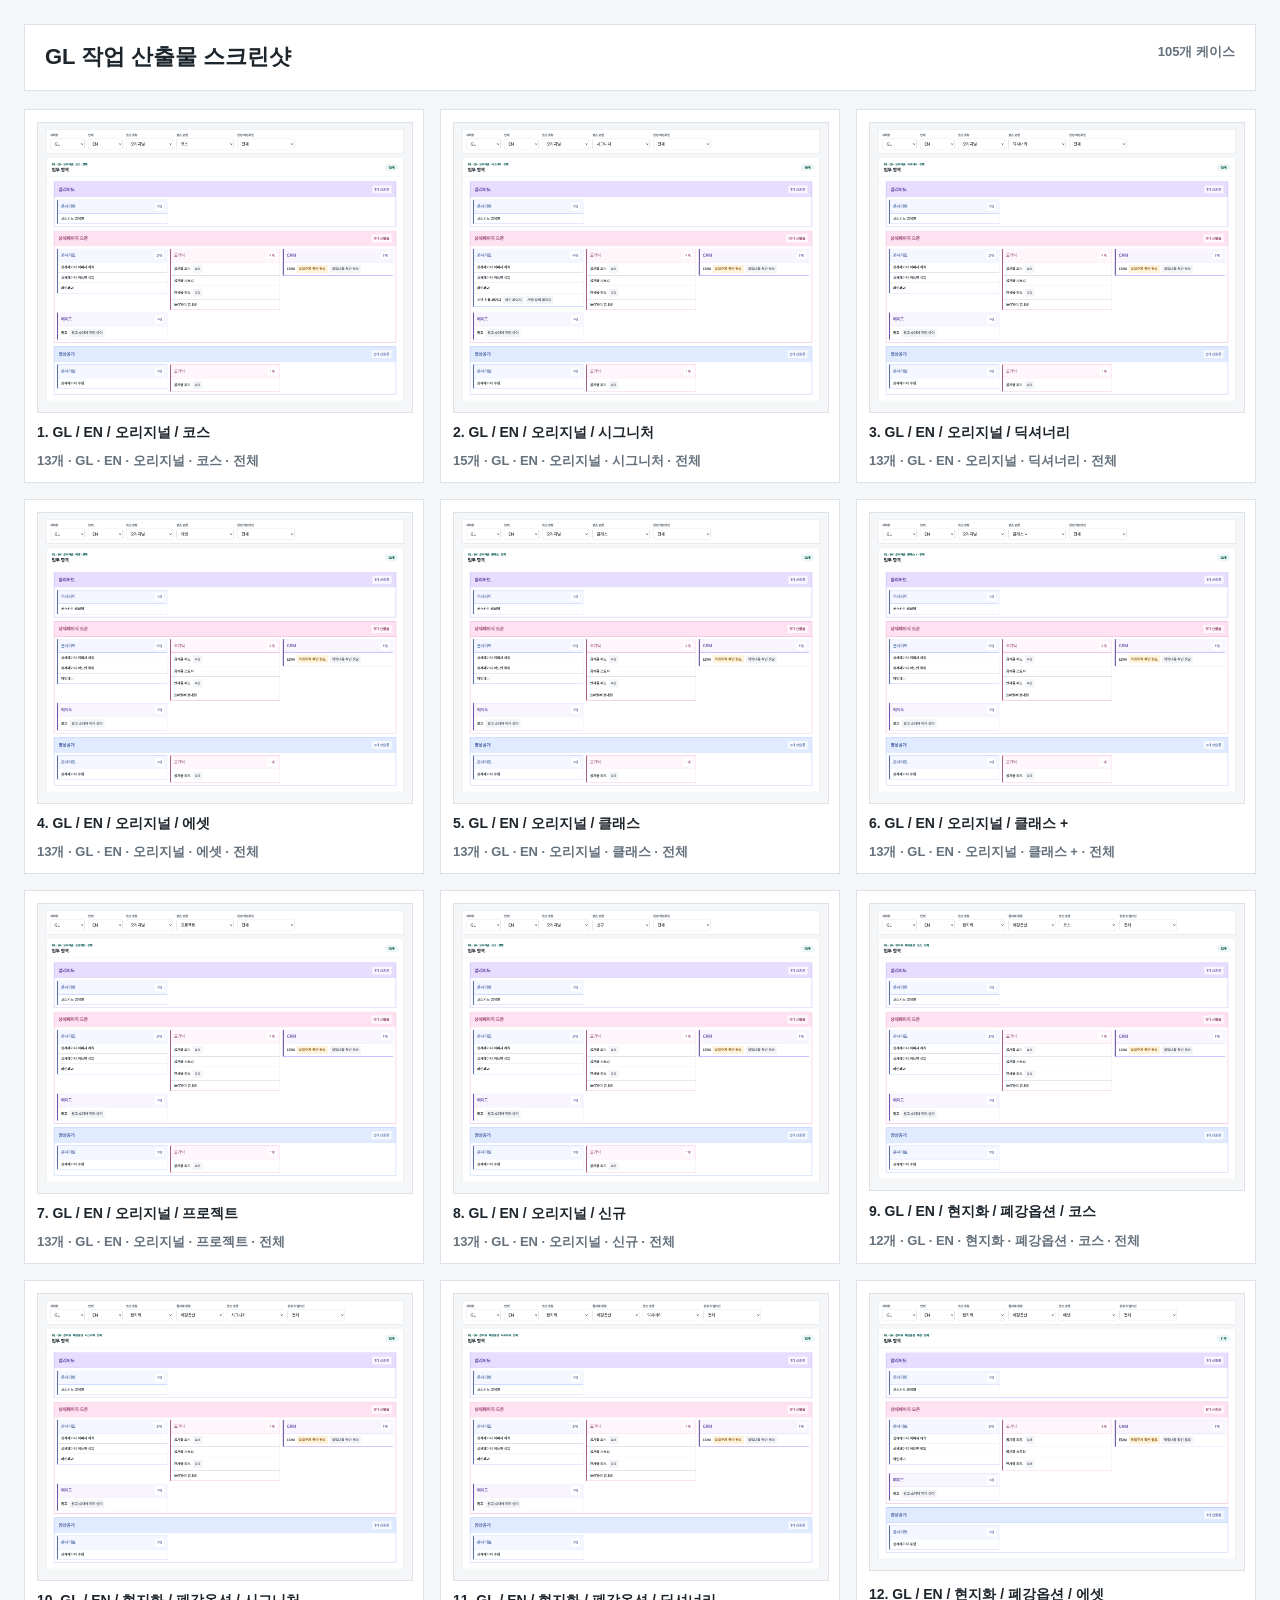
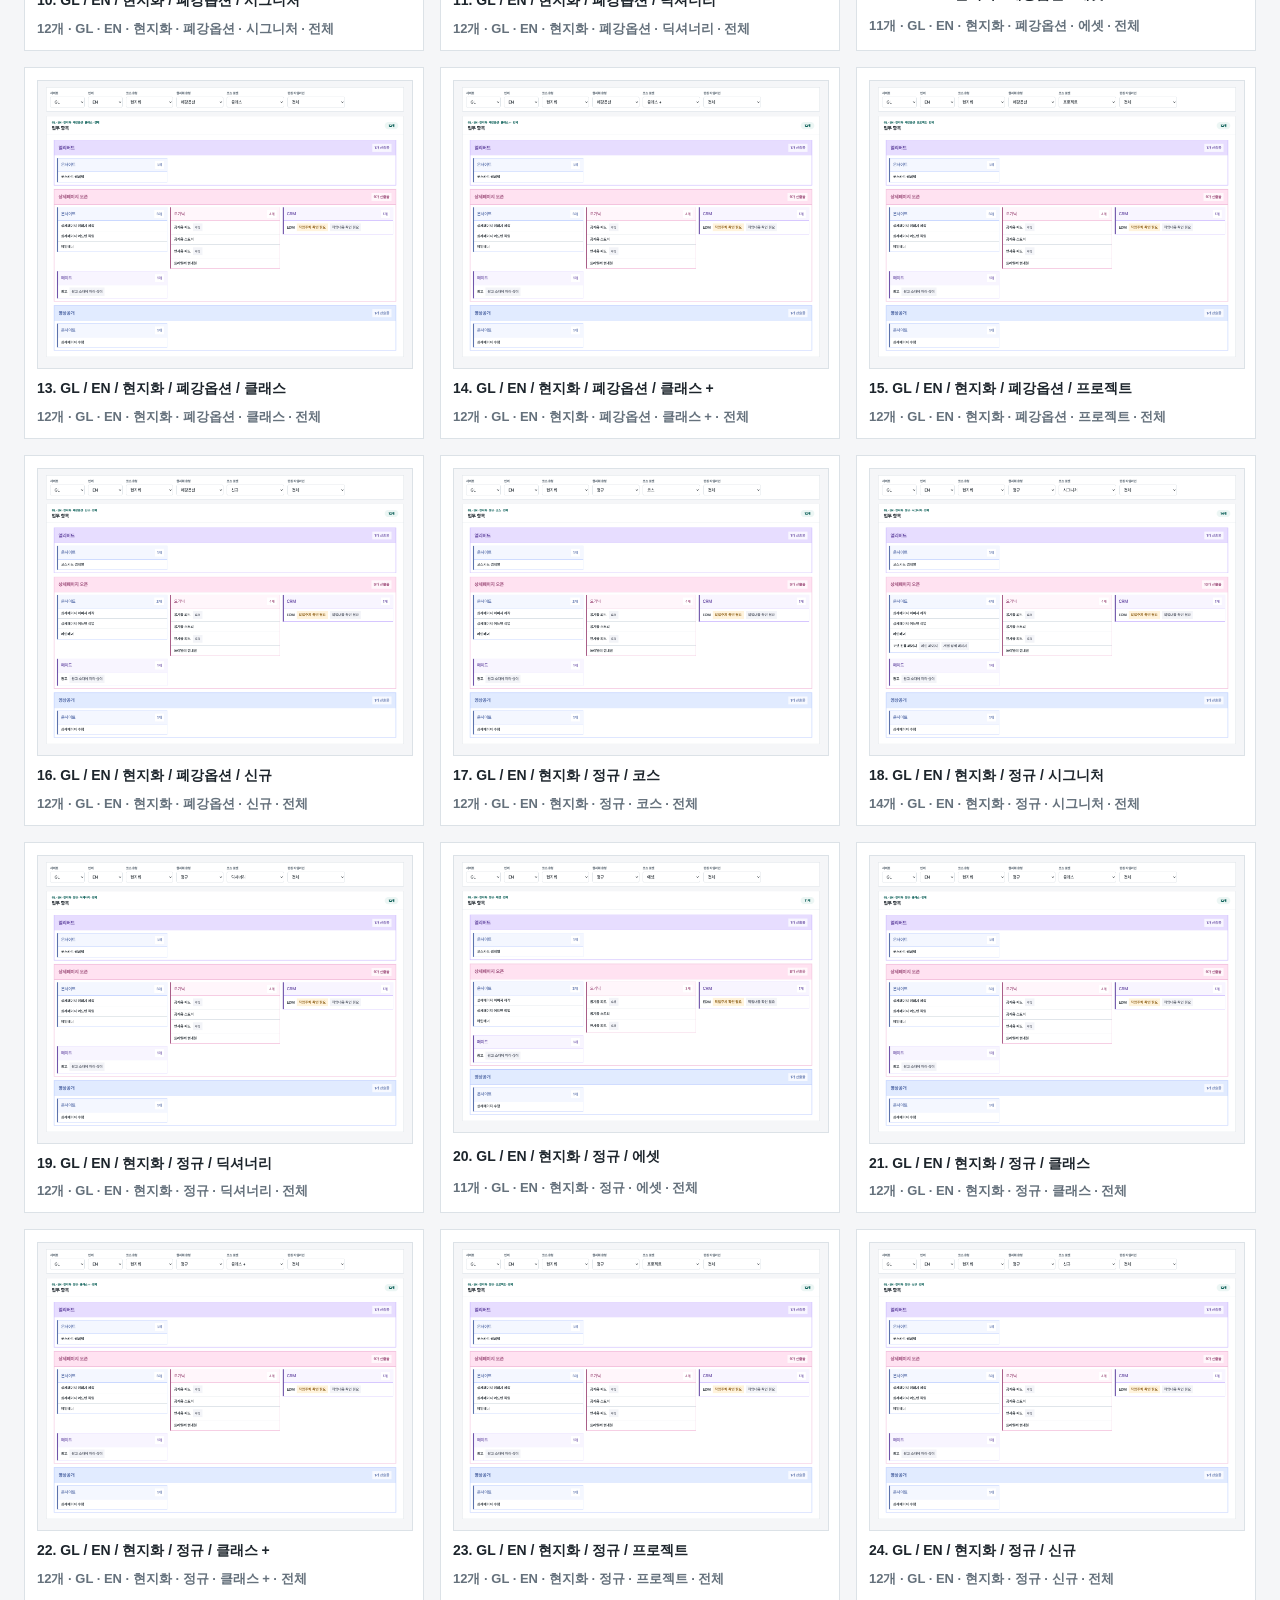
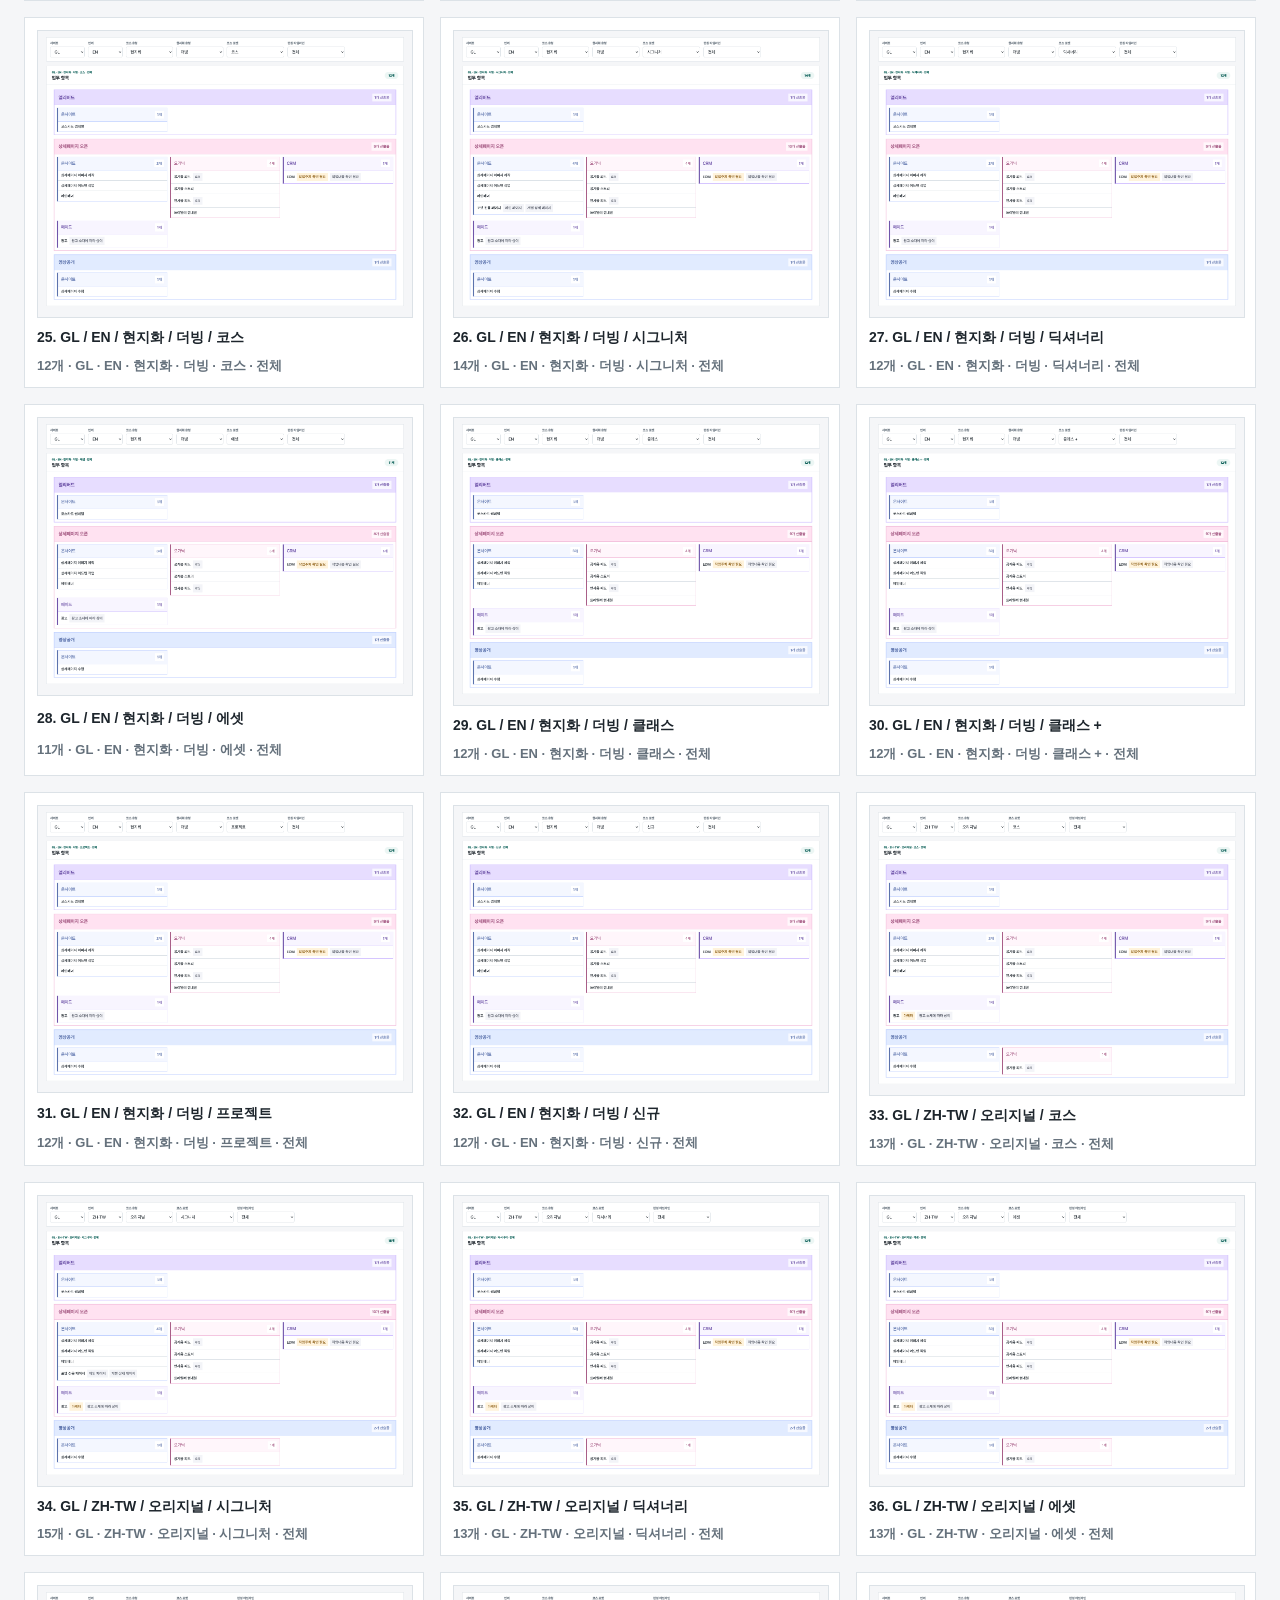
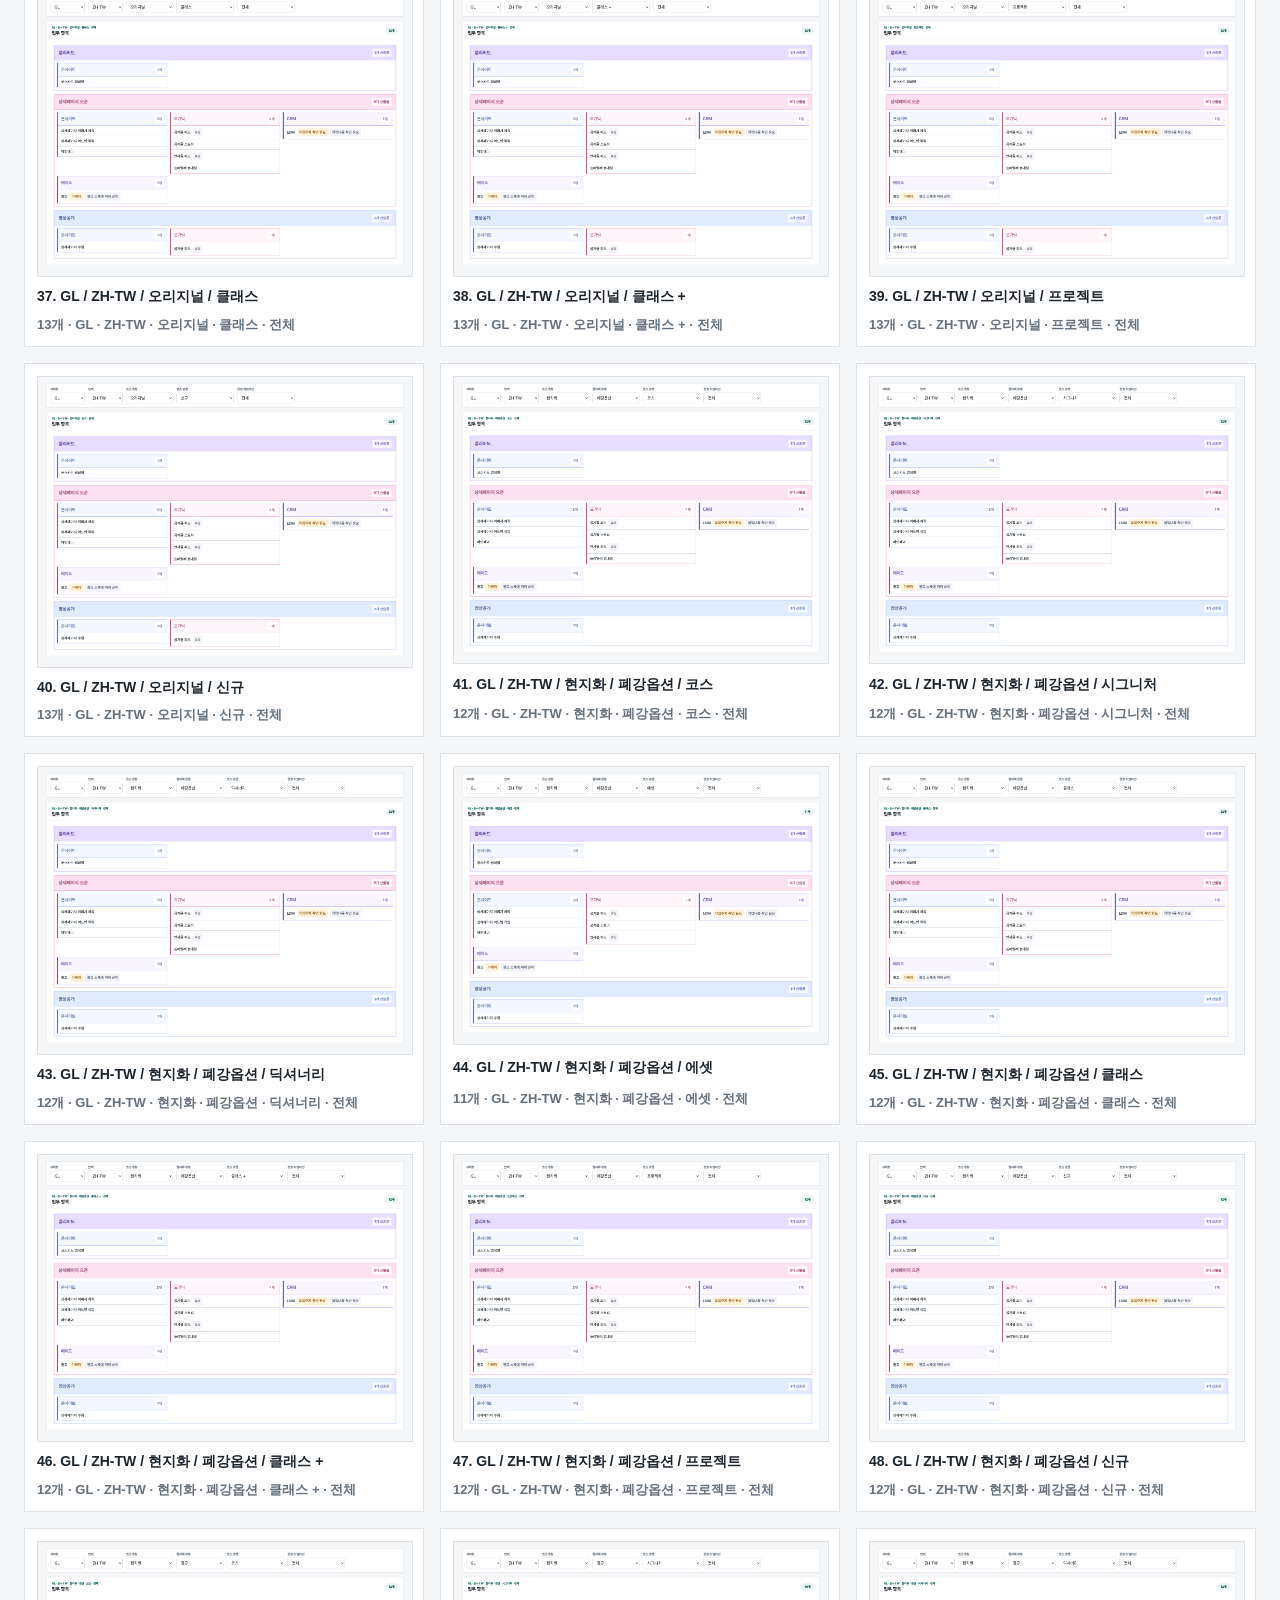
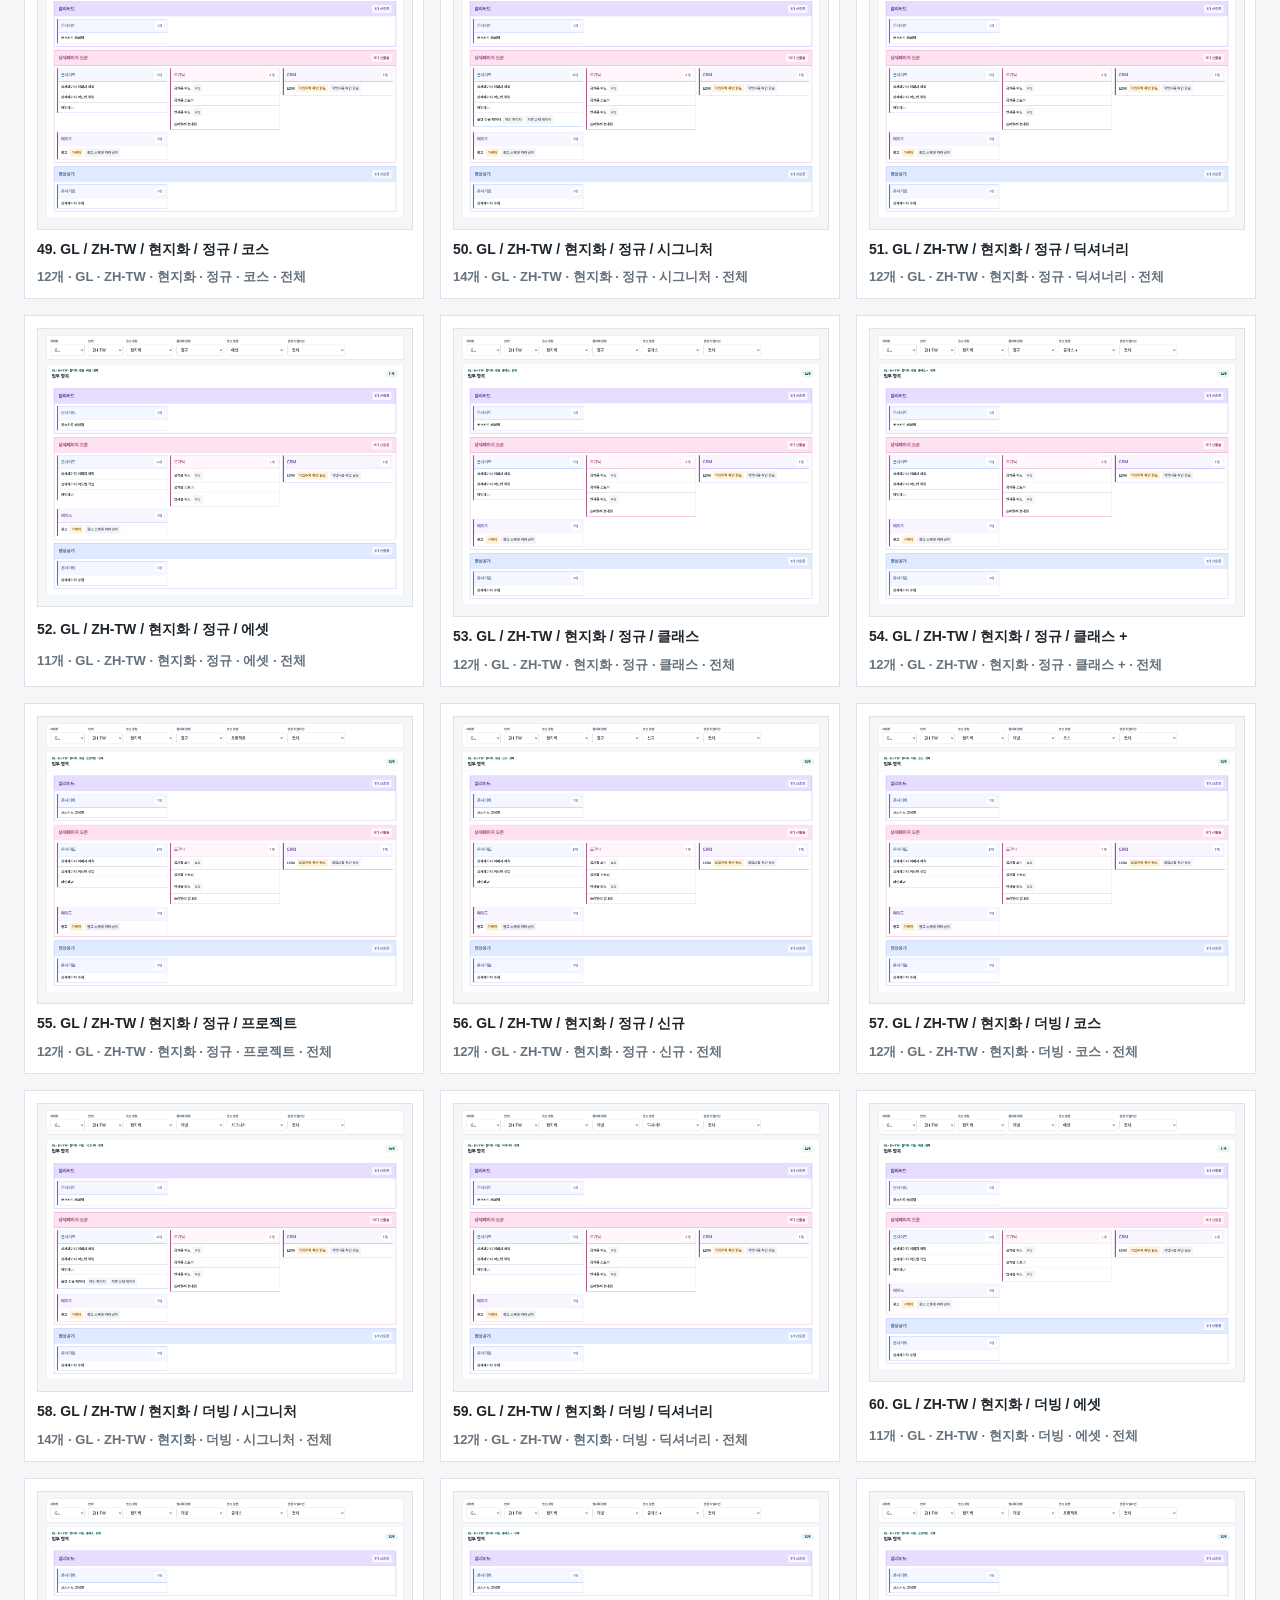
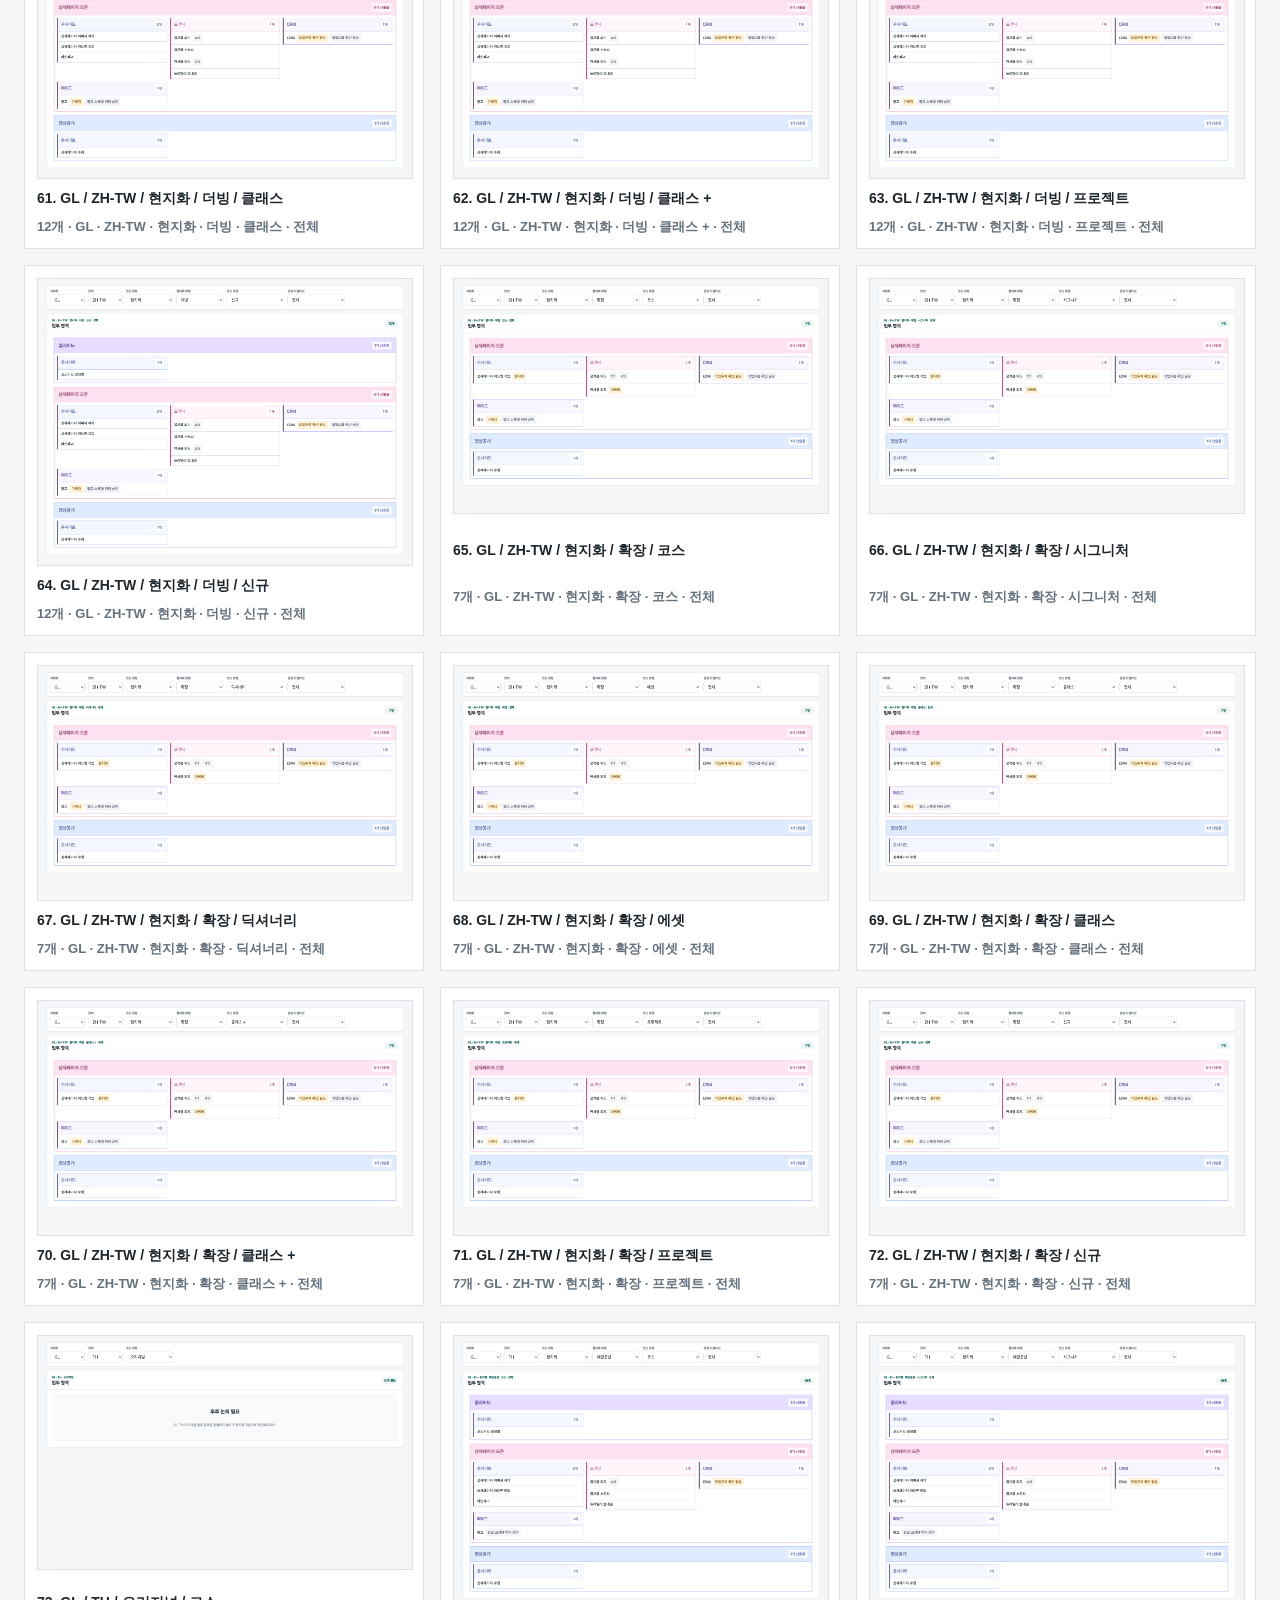
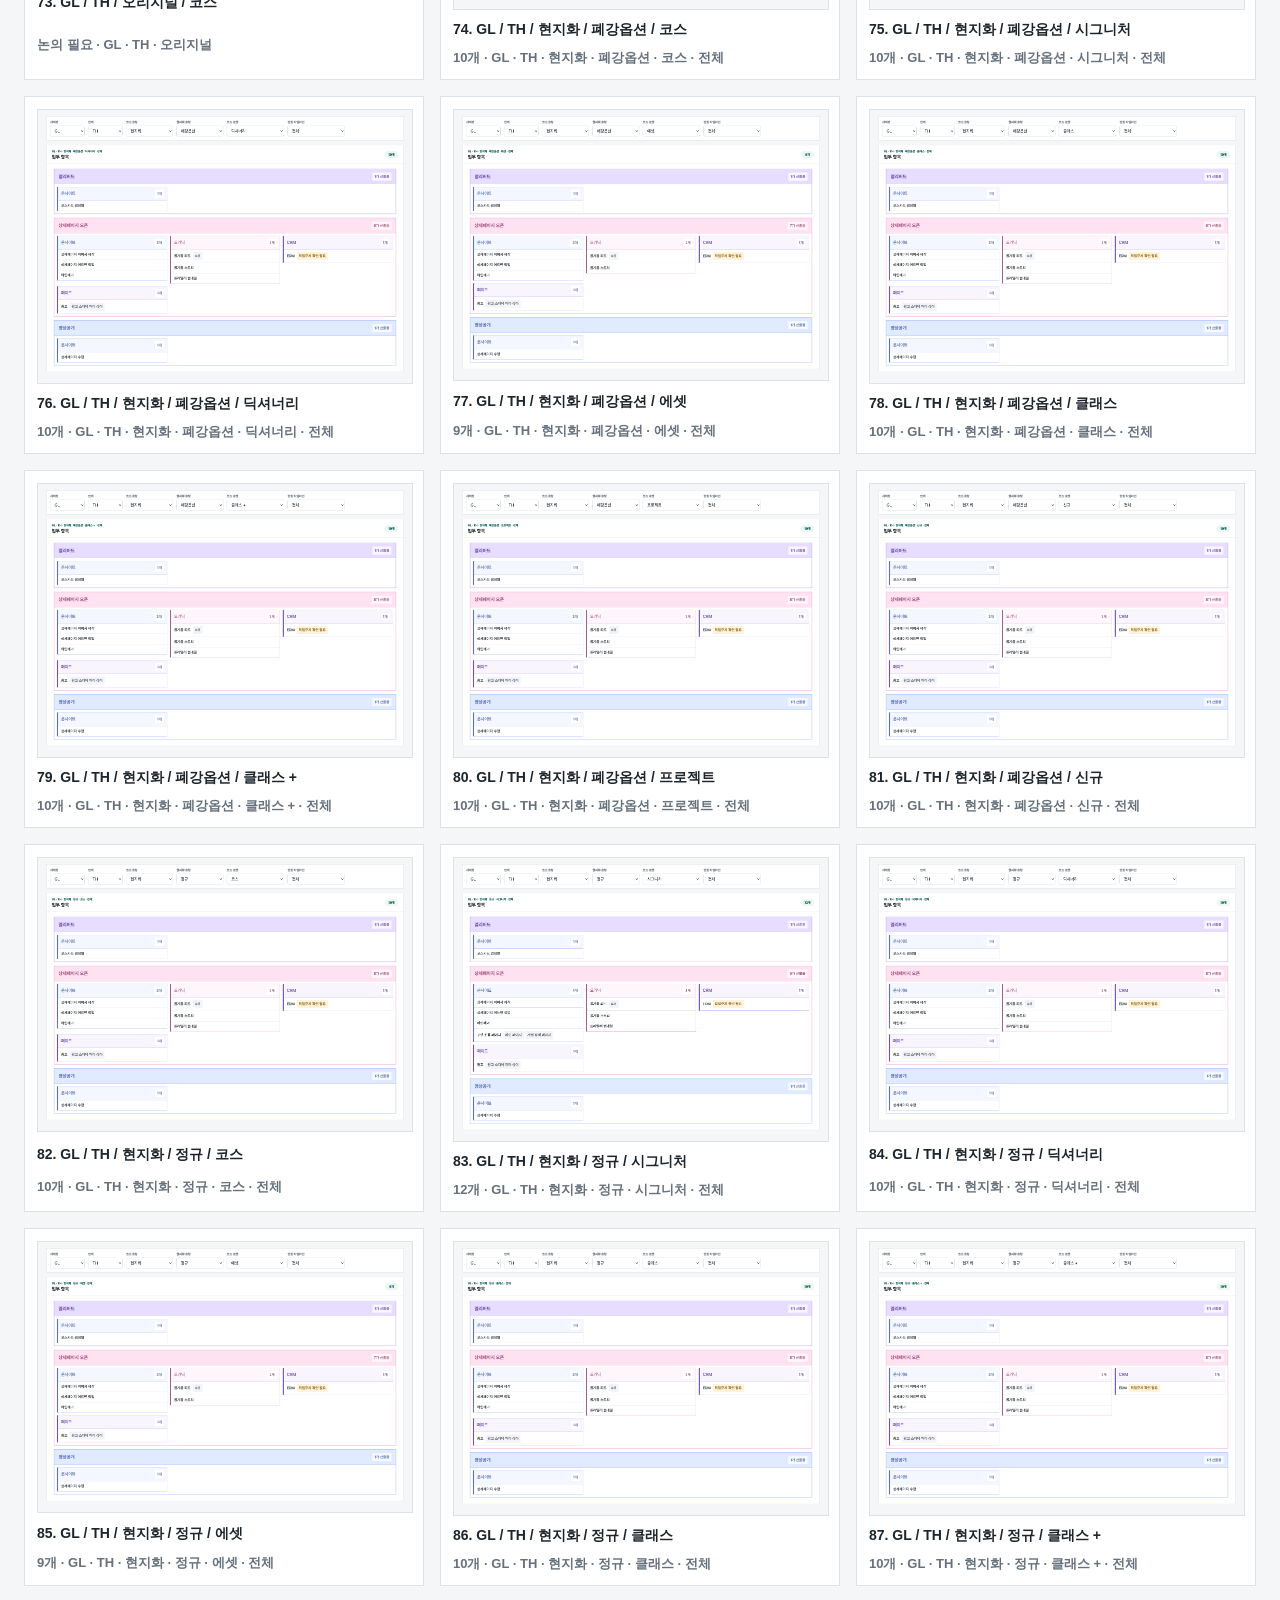
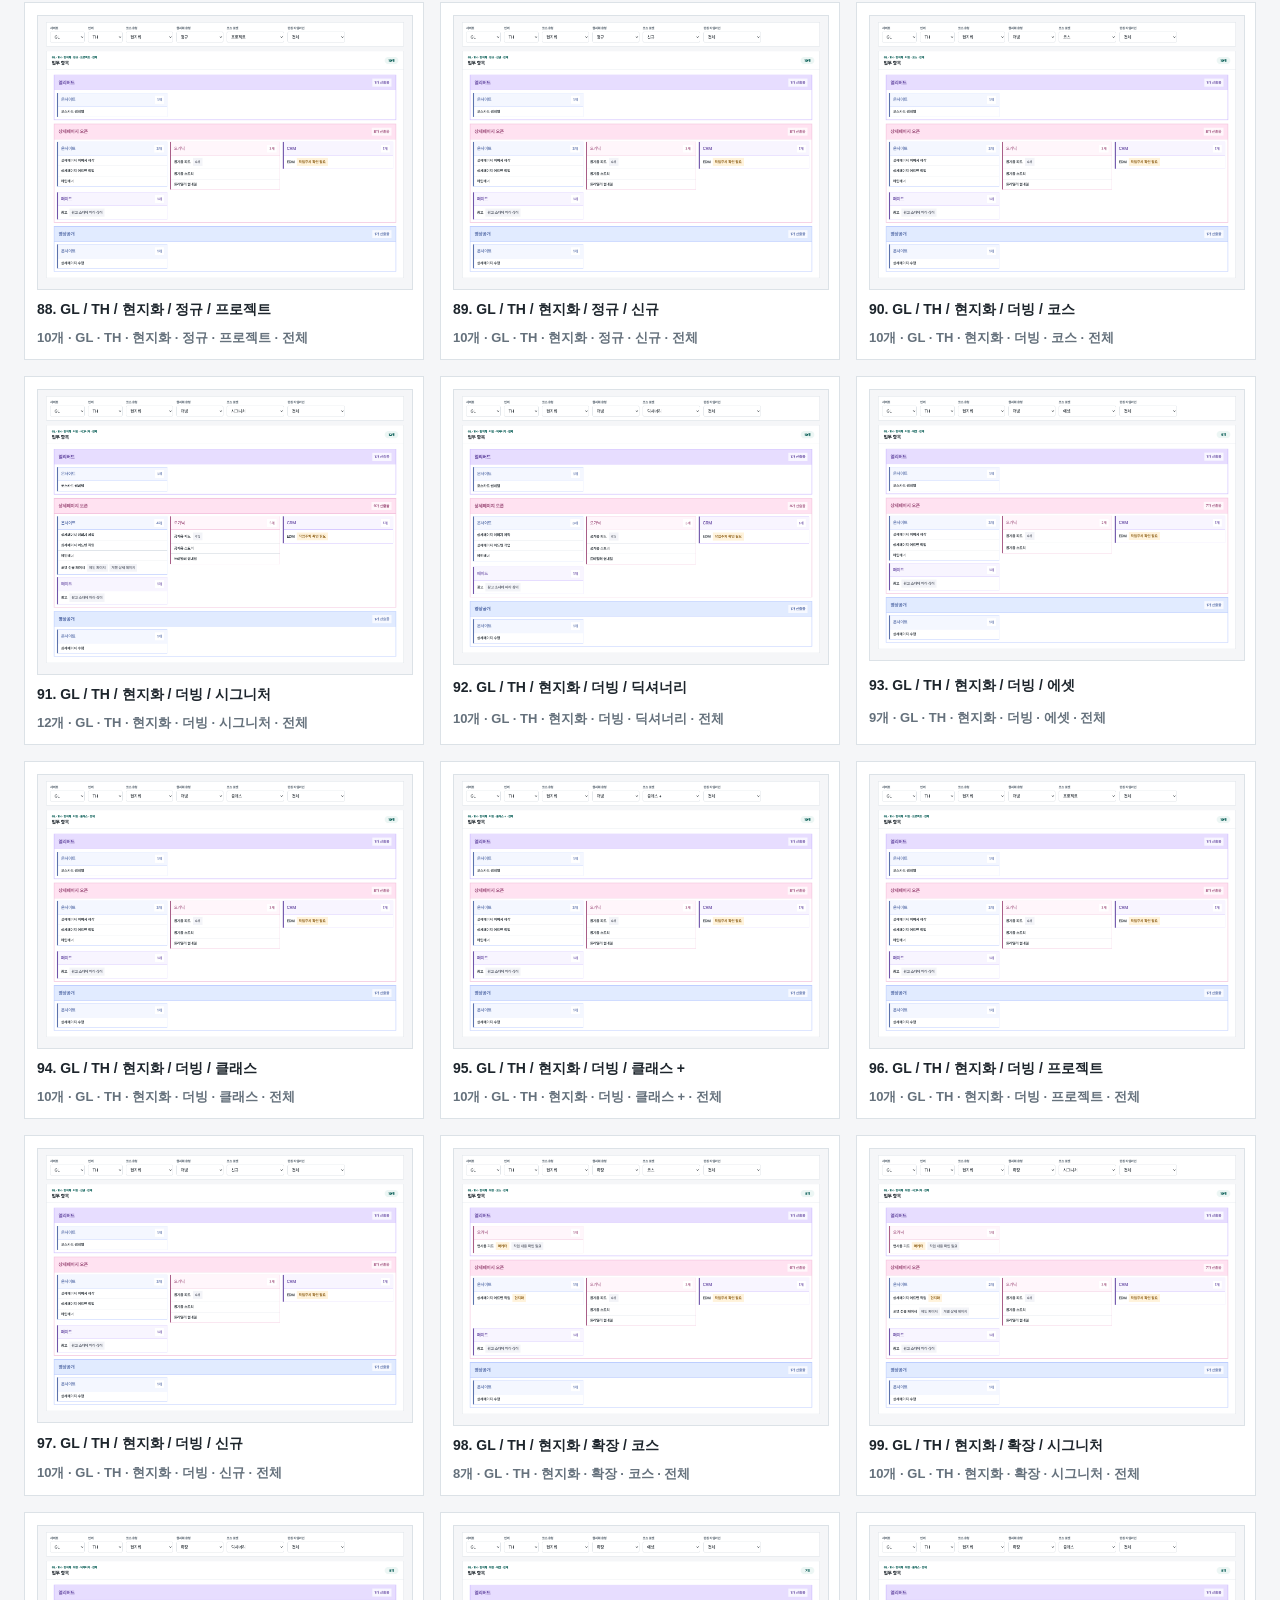
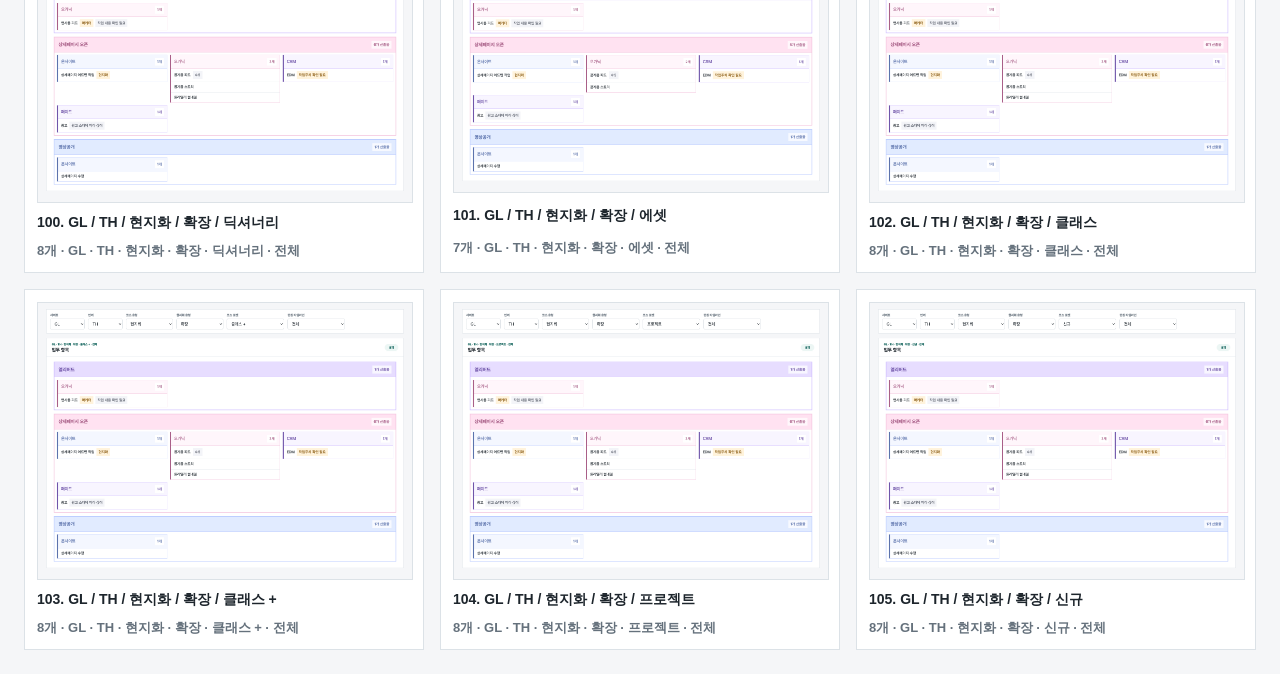
==== commit 242c7b38: "Add case proposal dashboard" ====
--- a/outputs/gl-screenshots/index.html
+++ b/outputs/gl-screenshots/index.html
@@ -104,504 +104,504 @@
             <img src="./01_GL_EN_original_course.png" alt="GL / EN / 오리지널 / 코스" />
           </a>
           <strong>1. GL / EN / 오리지널 / 코스</strong>
-          <p>15개 · GL · EN · 오리지널 · 코스 · 전체</p>
+          <p>13개 · GL · EN · 오리지널 · 코스 · 전체</p>
         </article>
 <article>
           <a href="./02_GL_EN_original_signature.png" target="_blank" rel="noreferrer">
             <img src="./02_GL_EN_original_signature.png" alt="GL / EN / 오리지널 / 시그니처" />
           </a>
           <strong>2. GL / EN / 오리지널 / 시그니처</strong>
-          <p>17개 · GL · EN · 오리지널 · 시그니처 · 전체</p>
+          <p>15개 · GL · EN · 오리지널 · 시그니처 · 전체</p>
         </article>
 <article>
           <a href="./03_GL_EN_original_dictionary.png" target="_blank" rel="noreferrer">
             <img src="./03_GL_EN_original_dictionary.png" alt="GL / EN / 오리지널 / 딕셔너리" />
           </a>
           <strong>3. GL / EN / 오리지널 / 딕셔너리</strong>
-          <p>15개 · GL · EN · 오리지널 · 딕셔너리 · 전체</p>
+          <p>13개 · GL · EN · 오리지널 · 딕셔너리 · 전체</p>
         </article>
 <article>
           <a href="./04_GL_EN_original_asset.png" target="_blank" rel="noreferrer">
             <img src="./04_GL_EN_original_asset.png" alt="GL / EN / 오리지널 / 에셋" />
           </a>
           <strong>4. GL / EN / 오리지널 / 에셋</strong>
-          <p>15개 · GL · EN · 오리지널 · 에셋 · 전체</p>
+          <p>13개 · GL · EN · 오리지널 · 에셋 · 전체</p>
         </article>
 <article>
           <a href="./05_GL_EN_original_class.png" target="_blank" rel="noreferrer">
             <img src="./05_GL_EN_original_class.png" alt="GL / EN / 오리지널 / 클래스" />
           </a>
           <strong>5. GL / EN / 오리지널 / 클래스</strong>
-          <p>15개 · GL · EN · 오리지널 · 클래스 · 전체</p>
+          <p>13개 · GL · EN · 오리지널 · 클래스 · 전체</p>
         </article>
 <article>
           <a href="./06_GL_EN_original_class-plus.png" target="_blank" rel="noreferrer">
             <img src="./06_GL_EN_original_class-plus.png" alt="GL / EN / 오리지널 / 클래스 +" />
           </a>
           <strong>6. GL / EN / 오리지널 / 클래스 +</strong>
-          <p>15개 · GL · EN · 오리지널 · 클래스 + · 전체</p>
+          <p>13개 · GL · EN · 오리지널 · 클래스 + · 전체</p>
         </article>
 <article>
           <a href="./07_GL_EN_original_project.png" target="_blank" rel="noreferrer">
             <img src="./07_GL_EN_original_project.png" alt="GL / EN / 오리지널 / 프로젝트" />
           </a>
           <strong>7. GL / EN / 오리지널 / 프로젝트</strong>
-          <p>15개 · GL · EN · 오리지널 · 프로젝트 · 전체</p>
+          <p>13개 · GL · EN · 오리지널 · 프로젝트 · 전체</p>
         </article>
 <article>
           <a href="./08_GL_EN_original_new.png" target="_blank" rel="noreferrer">
             <img src="./08_GL_EN_original_new.png" alt="GL / EN / 오리지널 / 신규" />
           </a>
           <strong>8. GL / EN / 오리지널 / 신규</strong>
-          <p>15개 · GL · EN · 오리지널 · 신규 · 전체</p>
+          <p>13개 · GL · EN · 오리지널 · 신규 · 전체</p>
         </article>
 <article>
           <a href="./09_GL_EN_localized_closed-option_course.png" target="_blank" rel="noreferrer">
             <img src="./09_GL_EN_localized_closed-option_course.png" alt="GL / EN / 현지화 / 폐강옵션 / 코스" />
           </a>
           <strong>9. GL / EN / 현지화 / 폐강옵션 / 코스</strong>
-          <p>15개 · GL · EN · 현지화 · 폐강옵션 · 코스 · 전체</p>
+          <p>12개 · GL · EN · 현지화 · 폐강옵션 · 코스 · 전체</p>
         </article>
 <article>
           <a href="./10_GL_EN_localized_closed-option_signature.png" target="_blank" rel="noreferrer">
             <img src="./10_GL_EN_localized_closed-option_signature.png" alt="GL / EN / 현지화 / 폐강옵션 / 시그니처" />
           </a>
           <strong>10. GL / EN / 현지화 / 폐강옵션 / 시그니처</strong>
-          <p>15개 · GL · EN · 현지화 · 폐강옵션 · 시그니처 · 전체</p>
+          <p>12개 · GL · EN · 현지화 · 폐강옵션 · 시그니처 · 전체</p>
         </article>
 <article>
           <a href="./11_GL_EN_localized_closed-option_dictionary.png" target="_blank" rel="noreferrer">
             <img src="./11_GL_EN_localized_closed-option_dictionary.png" alt="GL / EN / 현지화 / 폐강옵션 / 딕셔너리" />
           </a>
           <strong>11. GL / EN / 현지화 / 폐강옵션 / 딕셔너리</strong>
-          <p>15개 · GL · EN · 현지화 · 폐강옵션 · 딕셔너리 · 전체</p>
+          <p>12개 · GL · EN · 현지화 · 폐강옵션 · 딕셔너리 · 전체</p>
         </article>
 <article>
           <a href="./12_GL_EN_localized_closed-option_asset.png" target="_blank" rel="noreferrer">
             <img src="./12_GL_EN_localized_closed-option_asset.png" alt="GL / EN / 현지화 / 폐강옵션 / 에셋" />
           </a>
           <strong>12. GL / EN / 현지화 / 폐강옵션 / 에셋</strong>
-          <p>15개 · GL · EN · 현지화 · 폐강옵션 · 에셋 · 전체</p>
+          <p>11개 · GL · EN · 현지화 · 폐강옵션 · 에셋 · 전체</p>
         </article>
 <article>
           <a href="./13_GL_EN_localized_closed-option_class.png" target="_blank" rel="noreferrer">
             <img src="./13_GL_EN_localized_closed-option_class.png" alt="GL / EN / 현지화 / 폐강옵션 / 클래스" />
           </a>
           <strong>13. GL / EN / 현지화 / 폐강옵션 / 클래스</strong>
-          <p>15개 · GL · EN · 현지화 · 폐강옵션 · 클래스 · 전체</p>
+          <p>12개 · GL · EN · 현지화 · 폐강옵션 · 클래스 · 전체</p>
         </article>
 <article>
           <a href="./14_GL_EN_localized_closed-option_class-plus.png" target="_blank" rel="noreferrer">
             <img src="./14_GL_EN_localized_closed-option_class-plus.png" alt="GL / EN / 현지화 / 폐강옵션 / 클래스 +" />
           </a>
           <strong>14. GL / EN / 현지화 / 폐강옵션 / 클래스 +</strong>
-          <p>15개 · GL · EN · 현지화 · 폐강옵션 · 클래스 + · 전체</p>
+          <p>12개 · GL · EN · 현지화 · 폐강옵션 · 클래스 + · 전체</p>
         </article>
 <article>
           <a href="./15_GL_EN_localized_closed-option_project.png" target="_blank" rel="noreferrer">
             <img src="./15_GL_EN_localized_closed-option_project.png" alt="GL / EN / 현지화 / 폐강옵션 / 프로젝트" />
           </a>
           <strong>15. GL / EN / 현지화 / 폐강옵션 / 프로젝트</strong>
-          <p>15개 · GL · EN · 현지화 · 폐강옵션 · 프로젝트 · 전체</p>
+          <p>12개 · GL · EN · 현지화 · 폐강옵션 · 프로젝트 · 전체</p>
         </article>
 <article>
           <a href="./16_GL_EN_localized_closed-option_new.png" target="_blank" rel="noreferrer">
             <img src="./16_GL_EN_localized_closed-option_new.png" alt="GL / EN / 현지화 / 폐강옵션 / 신규" />
           </a>
           <strong>16. GL / EN / 현지화 / 폐강옵션 / 신규</strong>
-          <p>15개 · GL · EN · 현지화 · 폐강옵션 · 신규 · 전체</p>
+          <p>12개 · GL · EN · 현지화 · 폐강옵션 · 신규 · 전체</p>
         </article>
 <article>
           <a href="./17_GL_EN_localized_regular_course.png" target="_blank" rel="noreferrer">
             <img src="./17_GL_EN_localized_regular_course.png" alt="GL / EN / 현지화 / 정규 / 코스" />
           </a>
           <strong>17. GL / EN / 현지화 / 정규 / 코스</strong>
-          <p>15개 · GL · EN · 현지화 · 정규 · 코스 · 전체</p>
+          <p>12개 · GL · EN · 현지화 · 정규 · 코스 · 전체</p>
         </article>
 <article>
           <a href="./18_GL_EN_localized_regular_signature.png" target="_blank" rel="noreferrer">
             <img src="./18_GL_EN_localized_regular_signature.png" alt="GL / EN / 현지화 / 정규 / 시그니처" />
           </a>
           <strong>18. GL / EN / 현지화 / 정규 / 시그니처</strong>
-          <p>17개 · GL · EN · 현지화 · 정규 · 시그니처 · 전체</p>
+          <p>14개 · GL · EN · 현지화 · 정규 · 시그니처 · 전체</p>
         </article>
 <article>
           <a href="./19_GL_EN_localized_regular_dictionary.png" target="_blank" rel="noreferrer">
             <img src="./19_GL_EN_localized_regular_dictionary.png" alt="GL / EN / 현지화 / 정규 / 딕셔너리" />
           </a>
           <strong>19. GL / EN / 현지화 / 정규 / 딕셔너리</strong>
-          <p>15개 · GL · EN · 현지화 · 정규 · 딕셔너리 · 전체</p>
+          <p>12개 · GL · EN · 현지화 · 정규 · 딕셔너리 · 전체</p>
         </article>
 <article>
           <a href="./20_GL_EN_localized_regular_asset.png" target="_blank" rel="noreferrer">
             <img src="./20_GL_EN_localized_regular_asset.png" alt="GL / EN / 현지화 / 정규 / 에셋" />
           </a>
           <strong>20. GL / EN / 현지화 / 정규 / 에셋</strong>
-          <p>15개 · GL · EN · 현지화 · 정규 · 에셋 · 전체</p>
+          <p>11개 · GL · EN · 현지화 · 정규 · 에셋 · 전체</p>
         </article>
 <article>
           <a href="./21_GL_EN_localized_regular_class.png" target="_blank" rel="noreferrer">
             <img src="./21_GL_EN_localized_regular_class.png" alt="GL / EN / 현지화 / 정규 / 클래스" />
           </a>
           <strong>21. GL / EN / 현지화 / 정규 / 클래스</strong>
-          <p>15개 · GL · EN · 현지화 · 정규 · 클래스 · 전체</p>
+          <p>12개 · GL · EN · 현지화 · 정규 · 클래스 · 전체</p>
         </article>
 <article>
           <a href="./22_GL_EN_localized_regular_class-plus.png" target="_blank" rel="noreferrer">
             <img src="./22_GL_EN_localized_regular_class-plus.png" alt="GL / EN / 현지화 / 정규 / 클래스 +" />
           </a>
           <strong>22. GL / EN / 현지화 / 정규 / 클래스 +</strong>
-          <p>15개 · GL · EN · 현지화 · 정규 · 클래스 + · 전체</p>
+          <p>12개 · GL · EN · 현지화 · 정규 · 클래스 + · 전체</p>
         </article>
 <article>
           <a href="./23_GL_EN_localized_regular_project.png" target="_blank" rel="noreferrer">
             <img src="./23_GL_EN_localized_regular_project.png" alt="GL / EN / 현지화 / 정규 / 프로젝트" />
           </a>
           <strong>23. GL / EN / 현지화 / 정규 / 프로젝트</strong>
-          <p>15개 · GL · EN · 현지화 · 정규 · 프로젝트 · 전체</p>
+          <p>12개 · GL · EN · 현지화 · 정규 · 프로젝트 · 전체</p>
         </article>
 <article>
           <a href="./24_GL_EN_localized_regular_new.png" target="_blank" rel="noreferrer">
             <img src="./24_GL_EN_localized_regular_new.png" alt="GL / EN / 현지화 / 정규 / 신규" />
           </a>
           <strong>24. GL / EN / 현지화 / 정규 / 신규</strong>
-          <p>15개 · GL · EN · 현지화 · 정규 · 신규 · 전체</p>
+          <p>12개 · GL · EN · 현지화 · 정규 · 신규 · 전체</p>
         </article>
 <article>
           <a href="./25_GL_EN_localized_dubbing_course.png" target="_blank" rel="noreferrer">
             <img src="./25_GL_EN_localized_dubbing_course.png" alt="GL / EN / 현지화 / 더빙 / 코스" />
           </a>
           <strong>25. GL / EN / 현지화 / 더빙 / 코스</strong>
-          <p>15개 · GL · EN · 현지화 · 더빙 · 코스 · 전체</p>
+          <p>12개 · GL · EN · 현지화 · 더빙 · 코스 · 전체</p>
         </article>
 <article>
           <a href="./26_GL_EN_localized_dubbing_signature.png" target="_blank" rel="noreferrer">
             <img src="./26_GL_EN_localized_dubbing_signature.png" alt="GL / EN / 현지화 / 더빙 / 시그니처" />
           </a>
           <strong>26. GL / EN / 현지화 / 더빙 / 시그니처</strong>
-          <p>17개 · GL · EN · 현지화 · 더빙 · 시그니처 · 전체</p>
+          <p>14개 · GL · EN · 현지화 · 더빙 · 시그니처 · 전체</p>
         </article>
 <article>
           <a href="./27_GL_EN_localized_dubbing_dictionary.png" target="_blank" rel="noreferrer">
             <img src="./27_GL_EN_localized_dubbing_dictionary.png" alt="GL / EN / 현지화 / 더빙 / 딕셔너리" />
           </a>
           <strong>27. GL / EN / 현지화 / 더빙 / 딕셔너리</strong>
-          <p>15개 · GL · EN · 현지화 · 더빙 · 딕셔너리 · 전체</p>
+          <p>12개 · GL · EN · 현지화 · 더빙 · 딕셔너리 · 전체</p>
         </article>
 <article>
           <a href="./28_GL_EN_localized_dubbing_asset.png" target="_blank" rel="noreferrer">
             <img src="./28_GL_EN_localized_dubbing_asset.png" alt="GL / EN / 현지화 / 더빙 / 에셋" />
           </a>
           <strong>28. GL / EN / 현지화 / 더빙 / 에셋</strong>
-          <p>15개 · GL · EN · 현지화 · 더빙 · 에셋 · 전체</p>
+          <p>11개 · GL · EN · 현지화 · 더빙 · 에셋 · 전체</p>
         </article>
 <article>
           <a href="./29_GL_EN_localized_dubbing_class.png" target="_blank" rel="noreferrer">
             <img src="./29_GL_EN_localized_dubbing_class.png" alt="GL / EN / 현지화 / 더빙 / 클래스" />
           </a>
           <strong>29. GL / EN / 현지화 / 더빙 / 클래스</strong>
-          <p>15개 · GL · EN · 현지화 · 더빙 · 클래스 · 전체</p>
+          <p>12개 · GL · EN · 현지화 · 더빙 · 클래스 · 전체</p>
         </article>
 <article>
           <a href="./30_GL_EN_localized_dubbing_class-plus.png" target="_blank" rel="noreferrer">
             <img src="./30_GL_EN_localized_dubbing_class-plus.png" alt="GL / EN / 현지화 / 더빙 / 클래스 +" />
           </a>
           <strong>30. GL / EN / 현지화 / 더빙 / 클래스 +</strong>
-          <p>15개 · GL · EN · 현지화 · 더빙 · 클래스 + · 전체</p>
+          <p>12개 · GL · EN · 현지화 · 더빙 · 클래스 + · 전체</p>
         </article>
 <article>
           <a href="./31_GL_EN_localized_dubbing_project.png" target="_blank" rel="noreferrer">
             <img src="./31_GL_EN_localized_dubbing_project.png" alt="GL / EN / 현지화 / 더빙 / 프로젝트" />
           </a>
           <strong>31. GL / EN / 현지화 / 더빙 / 프로젝트</strong>
-          <p>15개 · GL · EN · 현지화 · 더빙 · 프로젝트 · 전체</p>
+          <p>12개 · GL · EN · 현지화 · 더빙 · 프로젝트 · 전체</p>
         </article>
 <article>
           <a href="./32_GL_EN_localized_dubbing_new.png" target="_blank" rel="noreferrer">
             <img src="./32_GL_EN_localized_dubbing_new.png" alt="GL / EN / 현지화 / 더빙 / 신규" />
           </a>
           <strong>32. GL / EN / 현지화 / 더빙 / 신규</strong>
-          <p>15개 · GL · EN · 현지화 · 더빙 · 신규 · 전체</p>
+          <p>12개 · GL · EN · 현지화 · 더빙 · 신규 · 전체</p>
         </article>
 <article>
           <a href="./33_GL_ZH-TW_original_course.png" target="_blank" rel="noreferrer">
             <img src="./33_GL_ZH-TW_original_course.png" alt="GL / ZH-TW / 오리지널 / 코스" />
           </a>
           <strong>33. GL / ZH-TW / 오리지널 / 코스</strong>
-          <p>15개 · GL · ZH-TW · 오리지널 · 코스 · 전체</p>
+          <p>13개 · GL · ZH-TW · 오리지널 · 코스 · 전체</p>
         </article>
 <article>
           <a href="./34_GL_ZH-TW_original_signature.png" target="_blank" rel="noreferrer">
             <img src="./34_GL_ZH-TW_original_signature.png" alt="GL / ZH-TW / 오리지널 / 시그니처" />
           </a>
           <strong>34. GL / ZH-TW / 오리지널 / 시그니처</strong>
-          <p>17개 · GL · ZH-TW · 오리지널 · 시그니처 · 전체</p>
+          <p>15개 · GL · ZH-TW · 오리지널 · 시그니처 · 전체</p>
         </article>
 <article>
           <a href="./35_GL_ZH-TW_original_dictionary.png" target="_blank" rel="noreferrer">
             <img src="./35_GL_ZH-TW_original_dictionary.png" alt="GL / ZH-TW / 오리지널 / 딕셔너리" />
           </a>
           <strong>35. GL / ZH-TW / 오리지널 / 딕셔너리</strong>
-          <p>15개 · GL · ZH-TW · 오리지널 · 딕셔너리 · 전체</p>
+          <p>13개 · GL · ZH-TW · 오리지널 · 딕셔너리 · 전체</p>
         </article>
 <article>
           <a href="./36_GL_ZH-TW_original_asset.png" target="_blank" rel="noreferrer">
             <img src="./36_GL_ZH-TW_original_asset.png" alt="GL / ZH-TW / 오리지널 / 에셋" />
           </a>
           <strong>36. GL / ZH-TW / 오리지널 / 에셋</strong>
-          <p>15개 · GL · ZH-TW · 오리지널 · 에셋 · 전체</p>
+          <p>13개 · GL · ZH-TW · 오리지널 · 에셋 · 전체</p>
         </article>
 <article>
           <a href="./37_GL_ZH-TW_original_class.png" target="_blank" rel="noreferrer">
             <img src="./37_GL_ZH-TW_original_class.png" alt="GL / ZH-TW / 오리지널 / 클래스" />
           </a>
           <strong>37. GL / ZH-TW / 오리지널 / 클래스</strong>
-          <p>15개 · GL · ZH-TW · 오리지널 · 클래스 · 전체</p>
+          <p>13개 · GL · ZH-TW · 오리지널 · 클래스 · 전체</p>
         </article>
 <article>
           <a href="./38_GL_ZH-TW_original_class-plus.png" target="_blank" rel="noreferrer">
             <img src="./38_GL_ZH-TW_original_class-plus.png" alt="GL / ZH-TW / 오리지널 / 클래스 +" />
           </a>
           <strong>38. GL / ZH-TW / 오리지널 / 클래스 +</strong>
-          <p>15개 · GL · ZH-TW · 오리지널 · 클래스 + · 전체</p>
+          <p>13개 · GL · ZH-TW · 오리지널 · 클래스 + · 전체</p>
         </article>
 <article>
           <a href="./39_GL_ZH-TW_original_project.png" target="_blank" rel="noreferrer">
             <img src="./39_GL_ZH-TW_original_project.png" alt="GL / ZH-TW / 오리지널 / 프로젝트" />
           </a>
           <strong>39. GL / ZH-TW / 오리지널 / 프로젝트</strong>
-          <p>15개 · GL · ZH-TW · 오리지널 · 프로젝트 · 전체</p>
+          <p>13개 · GL · ZH-TW · 오리지널 · 프로젝트 · 전체</p>
         </article>
 <article>
           <a href="./40_GL_ZH-TW_original_new.png" target="_blank" rel="noreferrer">
             <img src="./40_GL_ZH-TW_original_new.png" alt="GL / ZH-TW / 오리지널 / 신규" />
           </a>
           <strong>40. GL / ZH-TW / 오리지널 / 신규</strong>
-          <p>15개 · GL · ZH-TW · 오리지널 · 신규 · 전체</p>
+          <p>13개 · GL · ZH-TW · 오리지널 · 신규 · 전체</p>
         </article>
 <article>
           <a href="./41_GL_ZH-TW_localized_closed-option_course.png" target="_blank" rel="noreferrer">
             <img src="./41_GL_ZH-TW_localized_closed-option_course.png" alt="GL / ZH-TW / 현지화 / 폐강옵션 / 코스" />
           </a>
           <strong>41. GL / ZH-TW / 현지화 / 폐강옵션 / 코스</strong>
-          <p>15개 · GL · ZH-TW · 현지화 · 폐강옵션 · 코스 · 전체</p>
+          <p>12개 · GL · ZH-TW · 현지화 · 폐강옵션 · 코스 · 전체</p>
         </article>
 <article>
           <a href="./42_GL_ZH-TW_localized_closed-option_signature.png" target="_blank" rel="noreferrer">
             <img src="./42_GL_ZH-TW_localized_closed-option_signature.png" alt="GL / ZH-TW / 현지화 / 폐강옵션 / 시그니처" />
           </a>
           <strong>42. GL / ZH-TW / 현지화 / 폐강옵션 / 시그니처</strong>
-          <p>15개 · GL · ZH-TW · 현지화 · 폐강옵션 · 시그니처 · 전체</p>
+          <p>12개 · GL · ZH-TW · 현지화 · 폐강옵션 · 시그니처 · 전체</p>
         </article>
 <article>
           <a href="./43_GL_ZH-TW_localized_closed-option_dictionary.png" target="_blank" rel="noreferrer">
             <img src="./43_GL_ZH-TW_localized_closed-option_dictionary.png" alt="GL / ZH-TW / 현지화 / 폐강옵션 / 딕셔너리" />
           </a>
           <strong>43. GL / ZH-TW / 현지화 / 폐강옵션 / 딕셔너리</strong>
-          <p>15개 · GL · ZH-TW · 현지화 · 폐강옵션 · 딕셔너리 · 전체</p>
+          <p>12개 · GL · ZH-TW · 현지화 · 폐강옵션 · 딕셔너리 · 전체</p>
         </article>
 <article>
           <a href="./44_GL_ZH-TW_localized_closed-option_asset.png" target="_blank" rel="noreferrer">
             <img src="./44_GL_ZH-TW_localized_closed-option_asset.png" alt="GL / ZH-TW / 현지화 / 폐강옵션 / 에셋" />
           </a>
           <strong>44. GL / ZH-TW / 현지화 / 폐강옵션 / 에셋</strong>
-          <p>15개 · GL · ZH-TW · 현지화 · 폐강옵션 · 에셋 · 전체</p>
+          <p>11개 · GL · ZH-TW · 현지화 · 폐강옵션 · 에셋 · 전체</p>
         </article>
 <article>
           <a href="./45_GL_ZH-TW_localized_closed-option_class.png" target="_blank" rel="noreferrer">
             <img src="./45_GL_ZH-TW_localized_closed-option_class.png" alt="GL / ZH-TW / 현지화 / 폐강옵션 / 클래스" />
           </a>
           <strong>45. GL / ZH-TW / 현지화 / 폐강옵션 / 클래스</strong>
-          <p>15개 · GL · ZH-TW · 현지화 · 폐강옵션 · 클래스 · 전체</p>
+          <p>12개 · GL · ZH-TW · 현지화 · 폐강옵션 · 클래스 · 전체</p>
         </article>
 <article>
           <a href="./46_GL_ZH-TW_localized_closed-option_class-plus.png" target="_blank" rel="noreferrer">
             <img src="./46_GL_ZH-TW_localized_closed-option_class-plus.png" alt="GL / ZH-TW / 현지화 / 폐강옵션 / 클래스 +" />
           </a>
           <strong>46. GL / ZH-TW / 현지화 / 폐강옵션 / 클래스 +</strong>
-          <p>15개 · GL · ZH-TW · 현지화 · 폐강옵션 · 클래스 + · 전체</p>
+          <p>12개 · GL · ZH-TW · 현지화 · 폐강옵션 · 클래스 + · 전체</p>
         </article>
 <article>
           <a href="./47_GL_ZH-TW_localized_closed-option_project.png" target="_blank" rel="noreferrer">
             <img src="./47_GL_ZH-TW_localized_closed-option_project.png" alt="GL / ZH-TW / 현지화 / 폐강옵션 / 프로젝트" />
           </a>
           <strong>47. GL / ZH-TW / 현지화 / 폐강옵션 / 프로젝트</strong>
-          <p>15개 · GL · ZH-TW · 현지화 · 폐강옵션 · 프로젝트 · 전체</p>
+          <p>12개 · GL · ZH-TW · 현지화 · 폐강옵션 · 프로젝트 · 전체</p>
         </article>
 <article>
           <a href="./48_GL_ZH-TW_localized_closed-option_new.png" target="_blank" rel="noreferrer">
             <img src="./48_GL_ZH-TW_localized_closed-option_new.png" alt="GL / ZH-TW / 현지화 / 폐강옵션 / 신규" />
           </a>
           <strong>48. GL / ZH-TW / 현지화 / 폐강옵션 / 신규</strong>
-          <p>15개 · GL · ZH-TW · 현지화 · 폐강옵션 · 신규 · 전체</p>
+          <p>12개 · GL · ZH-TW · 현지화 · 폐강옵션 · 신규 · 전체</p>
         </article>
 <article>
           <a href="./49_GL_ZH-TW_localized_regular_course.png" target="_blank" rel="noreferrer">
             <img src="./49_GL_ZH-TW_localized_regular_course.png" alt="GL / ZH-TW / 현지화 / 정규 / 코스" />
           </a>
           <strong>49. GL / ZH-TW / 현지화 / 정규 / 코스</strong>
-          <p>15개 · GL · ZH-TW · 현지화 · 정규 · 코스 · 전체</p>
+          <p>12개 · GL · ZH-TW · 현지화 · 정규 · 코스 · 전체</p>
         </article>
 <article>
           <a href="./50_GL_ZH-TW_localized_regular_signature.png" target="_blank" rel="noreferrer">
             <img src="./50_GL_ZH-TW_localized_regular_signature.png" alt="GL / ZH-TW / 현지화 / 정규 / 시그니처" />
           </a>
           <strong>50. GL / ZH-TW / 현지화 / 정규 / 시그니처</strong>
-          <p>17개 · GL · ZH-TW · 현지화 · 정규 · 시그니처 · 전체</p>
+          <p>14개 · GL · ZH-TW · 현지화 · 정규 · 시그니처 · 전체</p>
         </article>
 <article>
           <a href="./51_GL_ZH-TW_localized_regular_dictionary.png" target="_blank" rel="noreferrer">
             <img src="./51_GL_ZH-TW_localized_regular_dictionary.png" alt="GL / ZH-TW / 현지화 / 정규 / 딕셔너리" />
           </a>
           <strong>51. GL / ZH-TW / 현지화 / 정규 / 딕셔너리</strong>
-          <p>15개 · GL · ZH-TW · 현지화 · 정규 · 딕셔너리 · 전체</p>
+          <p>12개 · GL · ZH-TW · 현지화 · 정규 · 딕셔너리 · 전체</p>
         </article>
 <article>
           <a href="./52_GL_ZH-TW_localized_regular_asset.png" target="_blank" rel="noreferrer">
             <img src="./52_GL_ZH-TW_localized_regular_asset.png" alt="GL / ZH-TW / 현지화 / 정규 / 에셋" />
           </a>
           <strong>52. GL / ZH-TW / 현지화 / 정규 / 에셋</strong>
-          <p>15개 · GL · ZH-TW · 현지화 · 정규 · 에셋 · 전체</p>
+          <p>11개 · GL · ZH-TW · 현지화 · 정규 · 에셋 · 전체</p>
         </article>
 <article>
           <a href="./53_GL_ZH-TW_localized_regular_class.png" target="_blank" rel="noreferrer">
             <img src="./53_GL_ZH-TW_localized_regular_class.png" alt="GL / ZH-TW / 현지화 / 정규 / 클래스" />
           </a>
           <strong>53. GL / ZH-TW / 현지화 / 정규 / 클래스</strong>
-          <p>15개 · GL · ZH-TW · 현지화 · 정규 · 클래스 · 전체</p>
+          <p>12개 · GL · ZH-TW · 현지화 · 정규 · 클래스 · 전체</p>
         </article>
 <article>
           <a href="./54_GL_ZH-TW_localized_regular_class-plus.png" target="_blank" rel="noreferrer">
             <img src="./54_GL_ZH-TW_localized_regular_class-plus.png" alt="GL / ZH-TW / 현지화 / 정규 / 클래스 +" />
           </a>
           <strong>54. GL / ZH-TW / 현지화 / 정규 / 클래스 +</strong>
-          <p>15개 · GL · ZH-TW · 현지화 · 정규 · 클래스 + · 전체</p>
+          <p>12개 · GL · ZH-TW · 현지화 · 정규 · 클래스 + · 전체</p>
         </article>
 <article>
           <a href="./55_GL_ZH-TW_localized_regular_project.png" target="_blank" rel="noreferrer">
             <img src="./55_GL_ZH-TW_localized_regular_project.png" alt="GL / ZH-TW / 현지화 / 정규 / 프로젝트" />
           </a>
           <strong>55. GL / ZH-TW / 현지화 / 정규 / 프로젝트</strong>
-          <p>15개 · GL · ZH-TW · 현지화 · 정규 · 프로젝트 · 전체</p>
+          <p>12개 · GL · ZH-TW · 현지화 · 정규 · 프로젝트 · 전체</p>
         </article>
 <article>
           <a href="./56_GL_ZH-TW_localized_regular_new.png" target="_blank" rel="noreferrer">
             <img src="./56_GL_ZH-TW_localized_regular_new.png" alt="GL / ZH-TW / 현지화 / 정규 / 신규" />
           </a>
           <strong>56. GL / ZH-TW / 현지화 / 정규 / 신규</strong>
-          <p>15개 · GL · ZH-TW · 현지화 · 정규 · 신규 · 전체</p>
+          <p>12개 · GL · ZH-TW · 현지화 · 정규 · 신규 · 전체</p>
         </article>
 <article>
           <a href="./57_GL_ZH-TW_localized_dubbing_course.png" target="_blank" rel="noreferrer">
             <img src="./57_GL_ZH-TW_localized_dubbing_course.png" alt="GL / ZH-TW / 현지화 / 더빙 / 코스" />
           </a>
           <strong>57. GL / ZH-TW / 현지화 / 더빙 / 코스</strong>
-          <p>15개 · GL · ZH-TW · 현지화 · 더빙 · 코스 · 전체</p>
+          <p>12개 · GL · ZH-TW · 현지화 · 더빙 · 코스 · 전체</p>
         </article>
 <article>
           <a href="./58_GL_ZH-TW_localized_dubbing_signature.png" target="_blank" rel="noreferrer">
             <img src="./58_GL_ZH-TW_localized_dubbing_signature.png" alt="GL / ZH-TW / 현지화 / 더빙 / 시그니처" />
           </a>
           <strong>58. GL / ZH-TW / 현지화 / 더빙 / 시그니처</strong>
-          <p>17개 · GL · ZH-TW · 현지화 · 더빙 · 시그니처 · 전체</p>
+          <p>14개 · GL · ZH-TW · 현지화 · 더빙 · 시그니처 · 전체</p>
         </article>
 <article>
           <a href="./59_GL_ZH-TW_localized_dubbing_dictionary.png" target="_blank" rel="noreferrer">
             <img src="./59_GL_ZH-TW_localized_dubbing_dictionary.png" alt="GL / ZH-TW / 현지화 / 더빙 / 딕셔너리" />
           </a>
           <strong>59. GL / ZH-TW / 현지화 / 더빙 / 딕셔너리</strong>
-          <p>15개 · GL · ZH-TW · 현지화 · 더빙 · 딕셔너리 · 전체</p>
+          <p>12개 · GL · ZH-TW · 현지화 · 더빙 · 딕셔너리 · 전체</p>
         </article>
 <article>
           <a href="./60_GL_ZH-TW_localized_dubbing_asset.png" target="_blank" rel="noreferrer">
             <img src="./60_GL_ZH-TW_localized_dubbing_asset.png" alt="GL / ZH-TW / 현지화 / 더빙 / 에셋" />
           </a>
           <strong>60. GL / ZH-TW / 현지화 / 더빙 / 에셋</strong>
-          <p>15개 · GL · ZH-TW · 현지화 · 더빙 · 에셋 · 전체</p>
+          <p>11개 · GL · ZH-TW · 현지화 · 더빙 · 에셋 · 전체</p>
         </article>
 <article>
           <a href="./61_GL_ZH-TW_localized_dubbing_class.png" target="_blank" rel="noreferrer">
             <img src="./61_GL_ZH-TW_localized_dubbing_class.png" alt="GL / ZH-TW / 현지화 / 더빙 / 클래스" />
           </a>
           <strong>61. GL / ZH-TW / 현지화 / 더빙 / 클래스</strong>
-          <p>15개 · GL · ZH-TW · 현지화 · 더빙 · 클래스 · 전체</p>
+          <p>12개 · GL · ZH-TW · 현지화 · 더빙 · 클래스 · 전체</p>
         </article>
 <article>
           <a href="./62_GL_ZH-TW_localized_dubbing_class-plus.png" target="_blank" rel="noreferrer">
             <img src="./62_GL_ZH-TW_localized_dubbing_class-plus.png" alt="GL / ZH-TW / 현지화 / 더빙 / 클래스 +" />
           </a>
           <strong>62. GL / ZH-TW / 현지화 / 더빙 / 클래스 +</strong>
-          <p>15개 · GL · ZH-TW · 현지화 · 더빙 · 클래스 + · 전체</p>
+          <p>12개 · GL · ZH-TW · 현지화 · 더빙 · 클래스 + · 전체</p>
         </article>
 <article>
           <a href="./63_GL_ZH-TW_localized_dubbing_project.png" target="_blank" rel="noreferrer">
             <img src="./63_GL_ZH-TW_localized_dubbing_project.png" alt="GL / ZH-TW / 현지화 / 더빙 / 프로젝트" />
           </a>
           <strong>63. GL / ZH-TW / 현지화 / 더빙 / 프로젝트</strong>
-          <p>15개 · GL · ZH-TW · 현지화 · 더빙 · 프로젝트 · 전체</p>
+          <p>12개 · GL · ZH-TW · 현지화 · 더빙 · 프로젝트 · 전체</p>
         </article>
 <article>
           <a href="./64_GL_ZH-TW_localized_dubbing_new.png" target="_blank" rel="noreferrer">
             <img src="./64_GL_ZH-TW_localized_dubbing_new.png" alt="GL / ZH-TW / 현지화 / 더빙 / 신규" />
           </a>
           <strong>64. GL / ZH-TW / 현지화 / 더빙 / 신규</strong>
-          <p>15개 · GL · ZH-TW · 현지화 · 더빙 · 신규 · 전체</p>
+          <p>12개 · GL · ZH-TW · 현지화 · 더빙 · 신규 · 전체</p>
         </article>
 <article>
           <a href="./65_GL_ZH-TW_localized_extension_course.png" target="_blank" rel="noreferrer">
             <img src="./65_GL_ZH-TW_localized_extension_course.png" alt="GL / ZH-TW / 현지화 / 확장 / 코스" />
           </a>
           <strong>65. GL / ZH-TW / 현지화 / 확장 / 코스</strong>
-          <p>5개 · GL · ZH-TW · 현지화 · 확장 · 코스 · 전체</p>
+          <p>7개 · GL · ZH-TW · 현지화 · 확장 · 코스 · 전체</p>
         </article>
 <article>
           <a href="./66_GL_ZH-TW_localized_extension_signature.png" target="_blank" rel="noreferrer">
             <img src="./66_GL_ZH-TW_localized_extension_signature.png" alt="GL / ZH-TW / 현지화 / 확장 / 시그니처" />
           </a>
           <strong>66. GL / ZH-TW / 현지화 / 확장 / 시그니처</strong>
-          <p>5개 · GL · ZH-TW · 현지화 · 확장 · 시그니처 · 전체</p>
+          <p>7개 · GL · ZH-TW · 현지화 · 확장 · 시그니처 · 전체</p>
         </article>
 <article>
           <a href="./67_GL_ZH-TW_localized_extension_dictionary.png" target="_blank" rel="noreferrer">
             <img src="./67_GL_ZH-TW_localized_extension_dictionary.png" alt="GL / ZH-TW / 현지화 / 확장 / 딕셔너리" />
           </a>
           <strong>67. GL / ZH-TW / 현지화 / 확장 / 딕셔너리</strong>
-          <p>5개 · GL · ZH-TW · 현지화 · 확장 · 딕셔너리 · 전체</p>
+          <p>7개 · GL · ZH-TW · 현지화 · 확장 · 딕셔너리 · 전체</p>
         </article>
 <article>
           <a href="./68_GL_ZH-TW_localized_extension_asset.png" target="_blank" rel="noreferrer">
             <img src="./68_GL_ZH-TW_localized_extension_asset.png" alt="GL / ZH-TW / 현지화 / 확장 / 에셋" />
           </a>
           <strong>68. GL / ZH-TW / 현지화 / 확장 / 에셋</strong>
-          <p>5개 · GL · ZH-TW · 현지화 · 확장 · 에셋 · 전체</p>
+          <p>7개 · GL · ZH-TW · 현지화 · 확장 · 에셋 · 전체</p>
         </article>
 <article>
           <a href="./69_GL_ZH-TW_localized_extension_class.png" target="_blank" rel="noreferrer">
             <img src="./69_GL_ZH-TW_localized_extension_class.png" alt="GL / ZH-TW / 현지화 / 확장 / 클래스" />
           </a>
           <strong>69. GL / ZH-TW / 현지화 / 확장 / 클래스</strong>
-          <p>5개 · GL · ZH-TW · 현지화 · 확장 · 클래스 · 전체</p>
+          <p>7개 · GL · ZH-TW · 현지화 · 확장 · 클래스 · 전체</p>
         </article>
 <article>
           <a href="./70_GL_ZH-TW_localized_extension_class-plus.png" target="_blank" rel="noreferrer">
             <img src="./70_GL_ZH-TW_localized_extension_class-plus.png" alt="GL / ZH-TW / 현지화 / 확장 / 클래스 +" />
           </a>
           <strong>70. GL / ZH-TW / 현지화 / 확장 / 클래스 +</strong>
-          <p>5개 · GL · ZH-TW · 현지화 · 확장 · 클래스 + · 전체</p>
+          <p>7개 · GL · ZH-TW · 현지화 · 확장 · 클래스 + · 전체</p>
         </article>
 <article>
           <a href="./71_GL_ZH-TW_localized_extension_project.png" target="_blank" rel="noreferrer">
             <img src="./71_GL_ZH-TW_localized_extension_project.png" alt="GL / ZH-TW / 현지화 / 확장 / 프로젝트" />
           </a>
           <strong>71. GL / ZH-TW / 현지화 / 확장 / 프로젝트</strong>
-          <p>5개 · GL · ZH-TW · 현지화 · 확장 · 프로젝트 · 전체</p>
+          <p>7개 · GL · ZH-TW · 현지화 · 확장 · 프로젝트 · 전체</p>
         </article>
 <article>
           <a href="./72_GL_ZH-TW_localized_extension_new.png" target="_blank" rel="noreferrer">
             <img src="./72_GL_ZH-TW_localized_extension_new.png" alt="GL / ZH-TW / 현지화 / 확장 / 신규" />
           </a>
           <strong>72. GL / ZH-TW / 현지화 / 확장 / 신규</strong>
-          <p>5개 · GL · ZH-TW · 현지화 · 확장 · 신규 · 전체</p>
+          <p>7개 · GL · ZH-TW · 현지화 · 확장 · 신규 · 전체</p>
         </article>
 <article>
           <a href="./73_GL_TH_original_course.png" target="_blank" rel="noreferrer">
@@ -615,224 +615,224 @@
             <img src="./74_GL_TH_localized_closed-option_course.png" alt="GL / TH / 현지화 / 폐강옵션 / 코스" />
           </a>
           <strong>74. GL / TH / 현지화 / 폐강옵션 / 코스</strong>
-          <p>15개 · GL · TH · 현지화 · 폐강옵션 · 코스 · 전체</p>
+          <p>10개 · GL · TH · 현지화 · 폐강옵션 · 코스 · 전체</p>
         </article>
 <article>
           <a href="./75_GL_TH_localized_closed-option_signature.png" target="_blank" rel="noreferrer">
             <img src="./75_GL_TH_localized_closed-option_signature.png" alt="GL / TH / 현지화 / 폐강옵션 / 시그니처" />
           </a>
           <strong>75. GL / TH / 현지화 / 폐강옵션 / 시그니처</strong>
-          <p>15개 · GL · TH · 현지화 · 폐강옵션 · 시그니처 · 전체</p>
+          <p>10개 · GL · TH · 현지화 · 폐강옵션 · 시그니처 · 전체</p>
         </article>
 <article>
           <a href="./76_GL_TH_localized_closed-option_dictionary.png" target="_blank" rel="noreferrer">
             <img src="./76_GL_TH_localized_closed-option_dictionary.png" alt="GL / TH / 현지화 / 폐강옵션 / 딕셔너리" />
           </a>
           <strong>76. GL / TH / 현지화 / 폐강옵션 / 딕셔너리</strong>
-          <p>15개 · GL · TH · 현지화 · 폐강옵션 · 딕셔너리 · 전체</p>
+          <p>10개 · GL · TH · 현지화 · 폐강옵션 · 딕셔너리 · 전체</p>
         </article>
 <article>
           <a href="./77_GL_TH_localized_closed-option_asset.png" target="_blank" rel="noreferrer">
             <img src="./77_GL_TH_localized_closed-option_asset.png" alt="GL / TH / 현지화 / 폐강옵션 / 에셋" />
           </a>
           <strong>77. GL / TH / 현지화 / 폐강옵션 / 에셋</strong>
-          <p>15개 · GL · TH · 현지화 · 폐강옵션 · 에셋 · 전체</p>
+          <p>9개 · GL · TH · 현지화 · 폐강옵션 · 에셋 · 전체</p>
         </article>
 <article>
           <a href="./78_GL_TH_localized_closed-option_class.png" target="_blank" rel="noreferrer">
             <img src="./78_GL_TH_localized_closed-option_class.png" alt="GL / TH / 현지화 / 폐강옵션 / 클래스" />
           </a>
           <strong>78. GL / TH / 현지화 / 폐강옵션 / 클래스</strong>
-          <p>15개 · GL · TH · 현지화 · 폐강옵션 · 클래스 · 전체</p>
+          <p>10개 · GL · TH · 현지화 · 폐강옵션 · 클래스 · 전체</p>
         </article>
 <article>
           <a href="./79_GL_TH_localized_closed-option_class-plus.png" target="_blank" rel="noreferrer">
             <img src="./79_GL_TH_localized_closed-option_class-plus.png" alt="GL / TH / 현지화 / 폐강옵션 / 클래스 +" />
           </a>
           <strong>79. GL / TH / 현지화 / 폐강옵션 / 클래스 +</strong>
-          <p>15개 · GL · TH · 현지화 · 폐강옵션 · 클래스 + · 전체</p>
+          <p>10개 · GL · TH · 현지화 · 폐강옵션 · 클래스 + · 전체</p>
         </article>
 <article>
           <a href="./80_GL_TH_localized_closed-option_project.png" target="_blank" rel="noreferrer">
             <img src="./80_GL_TH_localized_closed-option_project.png" alt="GL / TH / 현지화 / 폐강옵션 / 프로젝트" />
           </a>
           <strong>80. GL / TH / 현지화 / 폐강옵션 / 프로젝트</strong>
-          <p>15개 · GL · TH · 현지화 · 폐강옵션 · 프로젝트 · 전체</p>
+          <p>10개 · GL · TH · 현지화 · 폐강옵션 · 프로젝트 · 전체</p>
         </article>
 <article>
           <a href="./81_GL_TH_localized_closed-option_new.png" target="_blank" rel="noreferrer">
             <img src="./81_GL_TH_localized_closed-option_new.png" alt="GL / TH / 현지화 / 폐강옵션 / 신규" />
           </a>
           <strong>81. GL / TH / 현지화 / 폐강옵션 / 신규</strong>
-          <p>15개 · GL · TH · 현지화 · 폐강옵션 · 신규 · 전체</p>
+          <p>10개 · GL · TH · 현지화 · 폐강옵션 · 신규 · 전체</p>
         </article>
 <article>
           <a href="./82_GL_TH_localized_regular_course.png" target="_blank" rel="noreferrer">
             <img src="./82_GL_TH_localized_regular_course.png" alt="GL / TH / 현지화 / 정규 / 코스" />
           </a>
           <strong>82. GL / TH / 현지화 / 정규 / 코스</strong>
-          <p>15개 · GL · TH · 현지화 · 정규 · 코스 · 전체</p>
+          <p>10개 · GL · TH · 현지화 · 정규 · 코스 · 전체</p>
         </article>
 <article>
           <a href="./83_GL_TH_localized_regular_signature.png" target="_blank" rel="noreferrer">
             <img src="./83_GL_TH_localized_regular_signature.png" alt="GL / TH / 현지화 / 정규 / 시그니처" />
           </a>
           <strong>83. GL / TH / 현지화 / 정규 / 시그니처</strong>
-          <p>17개 · GL · TH · 현지화 · 정규 · 시그니처 · 전체</p>
+          <p>12개 · GL · TH · 현지화 · 정규 · 시그니처 · 전체</p>
         </article>
 <article>
           <a href="./84_GL_TH_localized_regular_dictionary.png" target="_blank" rel="noreferrer">
             <img src="./84_GL_TH_localized_regular_dictionary.png" alt="GL / TH / 현지화 / 정규 / 딕셔너리" />
           </a>
           <strong>84. GL / TH / 현지화 / 정규 / 딕셔너리</strong>
-          <p>15개 · GL · TH · 현지화 · 정규 · 딕셔너리 · 전체</p>
+          <p>10개 · GL · TH · 현지화 · 정규 · 딕셔너리 · 전체</p>
         </article>
 <article>
           <a href="./85_GL_TH_localized_regular_asset.png" target="_blank" rel="noreferrer">
             <img src="./85_GL_TH_localized_regular_asset.png" alt="GL / TH / 현지화 / 정규 / 에셋" />
           </a>
           <strong>85. GL / TH / 현지화 / 정규 / 에셋</strong>
-          <p>15개 · GL · TH · 현지화 · 정규 · 에셋 · 전체</p>
+          <p>9개 · GL · TH · 현지화 · 정규 · 에셋 · 전체</p>
         </article>
 <article>
           <a href="./86_GL_TH_localized_regular_class.png" target="_blank" rel="noreferrer">
             <img src="./86_GL_TH_localized_regular_class.png" alt="GL / TH / 현지화 / 정규 / 클래스" />
           </a>
           <strong>86. GL / TH / 현지화 / 정규 / 클래스</strong>
-          <p>15개 · GL · TH · 현지화 · 정규 · 클래스 · 전체</p>
+          <p>10개 · GL · TH · 현지화 · 정규 · 클래스 · 전체</p>
         </article>
 <article>
           <a href="./87_GL_TH_localized_regular_class-plus.png" target="_blank" rel="noreferrer">
             <img src="./87_GL_TH_localized_regular_class-plus.png" alt="GL / TH / 현지화 / 정규 / 클래스 +" />
           </a>
           <strong>87. GL / TH / 현지화 / 정규 / 클래스 +</strong>
-          <p>15개 · GL · TH · 현지화 · 정규 · 클래스 + · 전체</p>
+          <p>10개 · GL · TH · 현지화 · 정규 · 클래스 + · 전체</p>
         </article>
 <article>
           <a href="./88_GL_TH_localized_regular_project.png" target="_blank" rel="noreferrer">
             <img src="./88_GL_TH_localized_regular_project.png" alt="GL / TH / 현지화 / 정규 / 프로젝트" />
           </a>
           <strong>88. GL / TH / 현지화 / 정규 / 프로젝트</strong>
-          <p>15개 · GL · TH · 현지화 · 정규 · 프로젝트 · 전체</p>
+          <p>10개 · GL · TH · 현지화 · 정규 · 프로젝트 · 전체</p>
         </article>
 <article>
           <a href="./89_GL_TH_localized_regular_new.png" target="_blank" rel="noreferrer">
             <img src="./89_GL_TH_localized_regular_new.png" alt="GL / TH / 현지화 / 정규 / 신규" />
           </a>
           <strong>89. GL / TH / 현지화 / 정규 / 신규</strong>
-          <p>15개 · GL · TH · 현지화 · 정규 · 신규 · 전체</p>
+          <p>10개 · GL · TH · 현지화 · 정규 · 신규 · 전체</p>
         </article>
 <article>
           <a href="./90_GL_TH_localized_dubbing_course.png" target="_blank" rel="noreferrer">
             <img src="./90_GL_TH_localized_dubbing_course.png" alt="GL / TH / 현지화 / 더빙 / 코스" />
           </a>
           <strong>90. GL / TH / 현지화 / 더빙 / 코스</strong>
-          <p>15개 · GL · TH · 현지화 · 더빙 · 코스 · 전체</p>
+          <p>10개 · GL · TH · 현지화 · 더빙 · 코스 · 전체</p>
         </article>
 <article>
           <a href="./91_GL_TH_localized_dubbing_signature.png" target="_blank" rel="noreferrer">
             <img src="./91_GL_TH_localized_dubbing_signature.png" alt="GL / TH / 현지화 / 더빙 / 시그니처" />
           </a>
           <strong>91. GL / TH / 현지화 / 더빙 / 시그니처</strong>
-          <p>17개 · GL · TH · 현지화 · 더빙 · 시그니처 · 전체</p>
+          <p>12개 · GL · TH · 현지화 · 더빙 · 시그니처 · 전체</p>
         </article>
 <article>
           <a href="./92_GL_TH_localized_dubbing_dictionary.png" target="_blank" rel="noreferrer">
             <img src="./92_GL_TH_localized_dubbing_dictionary.png" alt="GL / TH / 현지화 / 더빙 / 딕셔너리" />
           </a>
           <strong>92. GL / TH / 현지화 / 더빙 / 딕셔너리</strong>
-          <p>15개 · GL · TH · 현지화 · 더빙 · 딕셔너리 · 전체</p>
+          <p>10개 · GL · TH · 현지화 · 더빙 · 딕셔너리 · 전체</p>
         </article>
 <article>
           <a href="./93_GL_TH_localized_dubbing_asset.png" target="_blank" rel="noreferrer">
             <img src="./93_GL_TH_localized_dubbing_asset.png" alt="GL / TH / 현지화 / 더빙 / 에셋" />
           </a>
           <strong>93. GL / TH / 현지화 / 더빙 / 에셋</strong>
-          <p>15개 · GL · TH · 현지화 · 더빙 · 에셋 · 전체</p>
+          <p>9개 · GL · TH · 현지화 · 더빙 · 에셋 · 전체</p>
         </article>
 <article>
           <a href="./94_GL_TH_localized_dubbing_class.png" target="_blank" rel="noreferrer">
             <img src="./94_GL_TH_localized_dubbing_class.png" alt="GL / TH / 현지화 / 더빙 / 클래스" />
           </a>
           <strong>94. GL / TH / 현지화 / 더빙 / 클래스</strong>
-          <p>15개 · GL · TH · 현지화 · 더빙 · 클래스 · 전체</p>
+          <p>10개 · GL · TH · 현지화 · 더빙 · 클래스 · 전체</p>
         </article>
 <article>
           <a href="./95_GL_TH_localized_dubbing_class-plus.png" target="_blank" rel="noreferrer">
             <img src="./95_GL_TH_localized_dubbing_class-plus.png" alt="GL / TH / 현지화 / 더빙 / 클래스 +" />
           </a>
           <strong>95. GL / TH / 현지화 / 더빙 / 클래스 +</strong>
-          <p>15개 · GL · TH · 현지화 · 더빙 · 클래스 + · 전체</p>
+          <p>10개 · GL · TH · 현지화 · 더빙 · 클래스 + · 전체</p>
         </article>
 <article>
           <a href="./96_GL_TH_localized_dubbing_project.png" target="_blank" rel="noreferrer">
             <img src="./96_GL_TH_localized_dubbing_project.png" alt="GL / TH / 현지화 / 더빙 / 프로젝트" />
           </a>
           <strong>96. GL / TH / 현지화 / 더빙 / 프로젝트</strong>
-          <p>15개 · GL · TH · 현지화 · 더빙 · 프로젝트 · 전체</p>
+          <p>10개 · GL · TH · 현지화 · 더빙 · 프로젝트 · 전체</p>
         </article>
 <article>
           <a href="./97_GL_TH_localized_dubbing_new.png" target="_blank" rel="noreferrer">
             <img src="./97_GL_TH_localized_dubbing_new.png" alt="GL / TH / 현지화 / 더빙 / 신규" />
           </a>
           <strong>97. GL / TH / 현지화 / 더빙 / 신규</strong>
-          <p>15개 · GL · TH · 현지화 · 더빙 · 신규 · 전체</p>
+          <p>10개 · GL · TH · 현지화 · 더빙 · 신규 · 전체</p>
         </article>
 <article>
           <a href="./98_GL_TH_localized_extension_course.png" target="_blank" rel="noreferrer">
             <img src="./98_GL_TH_localized_extension_course.png" alt="GL / TH / 현지화 / 확장 / 코스" />
           </a>
           <strong>98. GL / TH / 현지화 / 확장 / 코스</strong>
-          <p>15개 · GL · TH · 현지화 · 확장 · 코스 · 전체</p>
+          <p>8개 · GL · TH · 현지화 · 확장 · 코스 · 전체</p>
         </article>
 <article>
           <a href="./99_GL_TH_localized_extension_signature.png" target="_blank" rel="noreferrer">
             <img src="./99_GL_TH_localized_extension_signature.png" alt="GL / TH / 현지화 / 확장 / 시그니처" />
           </a>
           <strong>99. GL / TH / 현지화 / 확장 / 시그니처</strong>
-          <p>17개 · GL · TH · 현지화 · 확장 · 시그니처 · 전체</p>
+          <p>10개 · GL · TH · 현지화 · 확장 · 시그니처 · 전체</p>
         </article>
 <article>
           <a href="./100_GL_TH_localized_extension_dictionary.png" target="_blank" rel="noreferrer">
             <img src="./100_GL_TH_localized_extension_dictionary.png" alt="GL / TH / 현지화 / 확장 / 딕셔너리" />
           </a>
           <strong>100. GL / TH / 현지화 / 확장 / 딕셔너리</strong>
-          <p>15개 · GL · TH · 현지화 · 확장 · 딕셔너리 · 전체</p>
+          <p>8개 · GL · TH · 현지화 · 확장 · 딕셔너리 · 전체</p>
         </article>
 <article>
           <a href="./101_GL_TH_localized_extension_asset.png" target="_blank" rel="noreferrer">
             <img src="./101_GL_TH_localized_extension_asset.png" alt="GL / TH / 현지화 / 확장 / 에셋" />
           </a>
           <strong>101. GL / TH / 현지화 / 확장 / 에셋</strong>
-          <p>15개 · GL · TH · 현지화 · 확장 · 에셋 · 전체</p>
+          <p>7개 · GL · TH · 현지화 · 확장 · 에셋 · 전체</p>
         </article>
 <article>
           <a href="./102_GL_TH_localized_extension_class.png" target="_blank" rel="noreferrer">
             <img src="./102_GL_TH_localized_extension_class.png" alt="GL / TH / 현지화 / 확장 / 클래스" />
           </a>
           <strong>102. GL / TH / 현지화 / 확장 / 클래스</strong>
-          <p>15개 · GL · TH · 현지화 · 확장 · 클래스 · 전체</p>
+          <p>8개 · GL · TH · 현지화 · 확장 · 클래스 · 전체</p>
         </article>
 <article>
           <a href="./103_GL_TH_localized_extension_class-plus.png" target="_blank" rel="noreferrer">
             <img src="./103_GL_TH_localized_extension_class-plus.png" alt="GL / TH / 현지화 / 확장 / 클래스 +" />
           </a>
           <strong>103. GL / TH / 현지화 / 확장 / 클래스 +</strong>
-          <p>15개 · GL · TH · 현지화 · 확장 · 클래스 + · 전체</p>
+          <p>8개 · GL · TH · 현지화 · 확장 · 클래스 + · 전체</p>
         </article>
 <article>
           <a href="./104_GL_TH_localized_extension_project.png" target="_blank" rel="noreferrer">
             <img src="./104_GL_TH_localized_extension_project.png" alt="GL / TH / 현지화 / 확장 / 프로젝트" />
           </a>
           <strong>104. GL / TH / 현지화 / 확장 / 프로젝트</strong>
-          <p>15개 · GL · TH · 현지화 · 확장 · 프로젝트 · 전체</p>
+          <p>8개 · GL · TH · 현지화 · 확장 · 프로젝트 · 전체</p>
         </article>
 <article>
           <a href="./105_GL_TH_localized_extension_new.png" target="_blank" rel="noreferrer">
             <img src="./105_GL_TH_localized_extension_new.png" alt="GL / TH / 현지화 / 확장 / 신규" />
           </a>
           <strong>105. GL / TH / 현지화 / 확장 / 신규</strong>
-          <p>15개 · GL · TH · 현지화 · 확장 · 신규 · 전체</p>
+          <p>8개 · GL · TH · 현지화 · 확장 · 신규 · 전체</p>
         </article>
       </section>
     </main>
